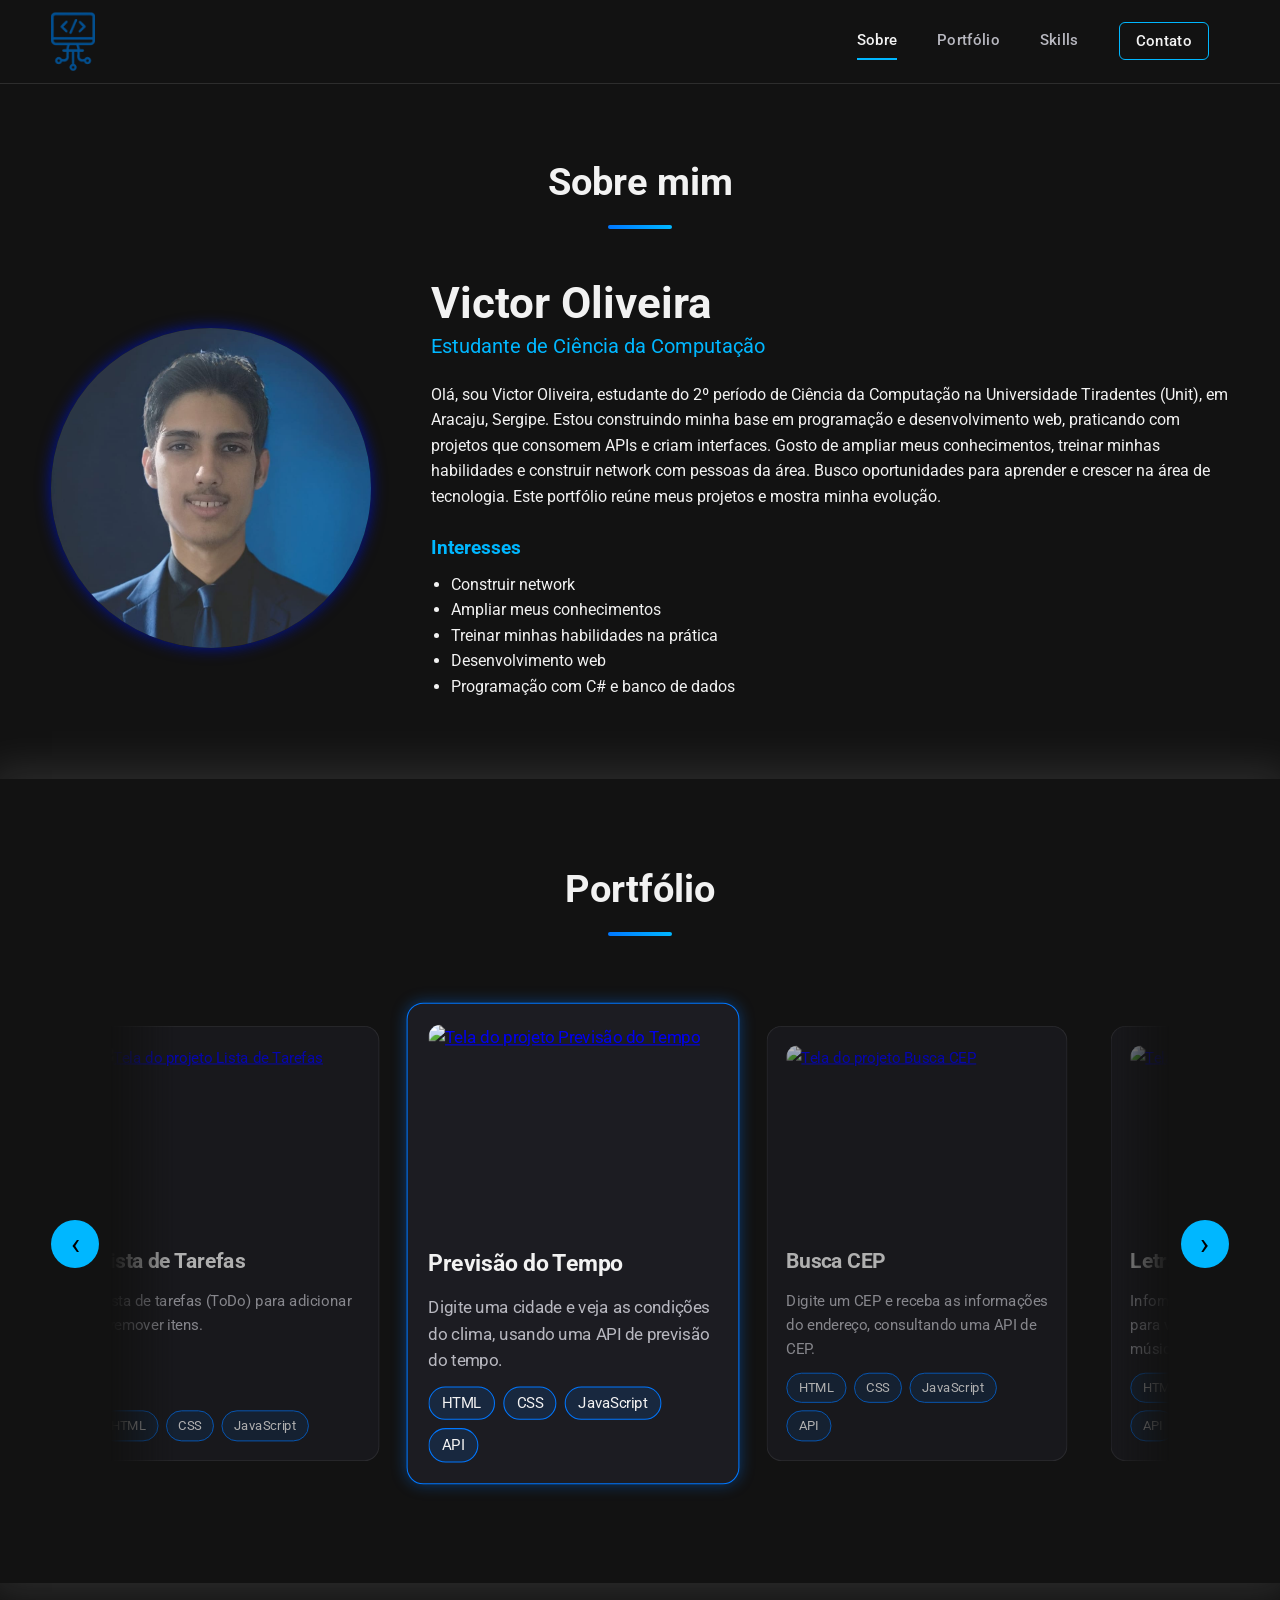
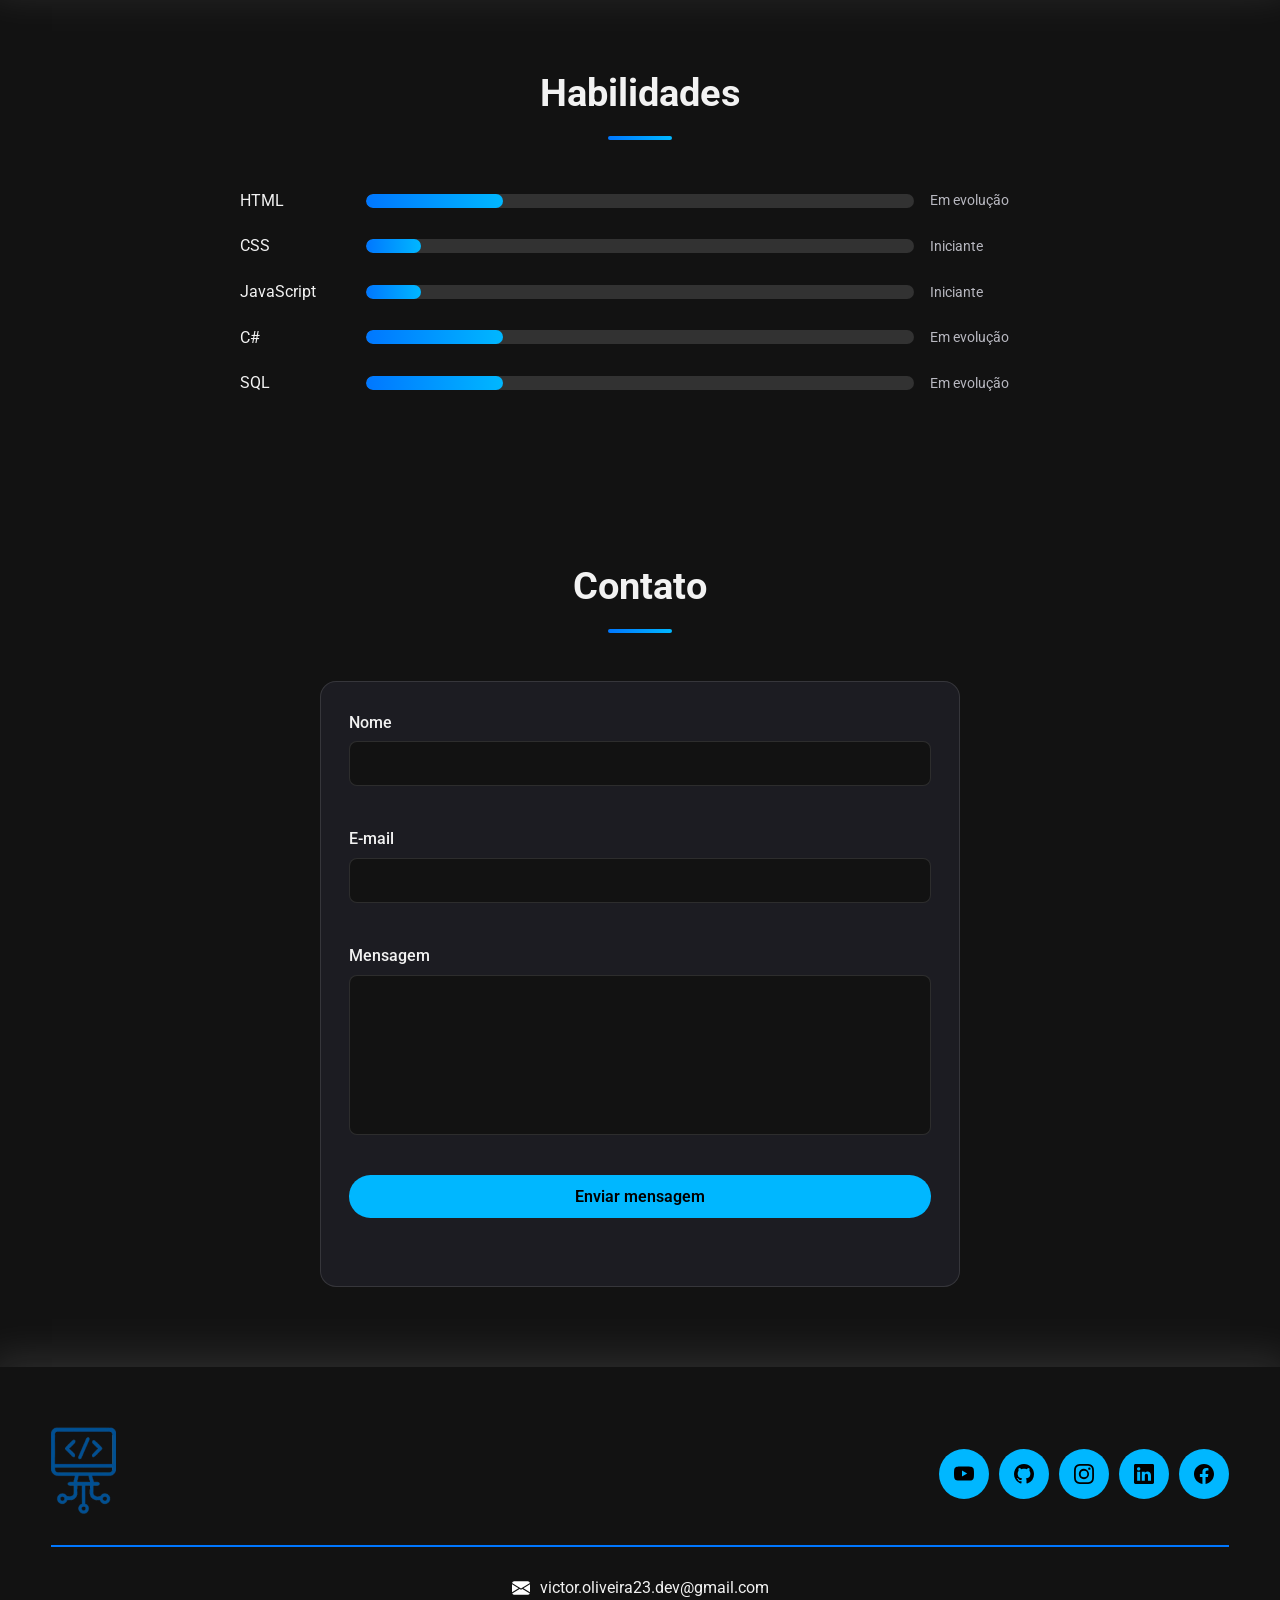
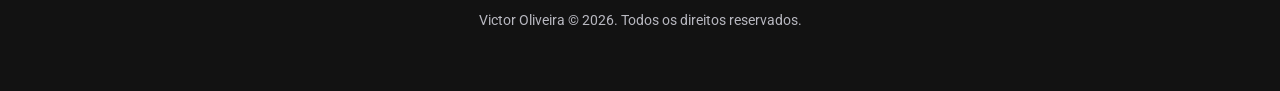
==== index.html @ a2e6d567 "Reorganiza caminhos das imagens e prepara cards para integração com GitHub" ====
<!DOCTYPE html>
<html lang="pt-br">
<head>
    <meta charset="UTF-8">
    <meta name="viewport" content="width=device-width, initial-scale=1.0">
    <link href="https://fonts.googleapis.com/css2?family=Roboto:wght@300;400;500;700&display=swap" rel="stylesheet">
    <link rel="stylesheet" href="style.css">
    <link rel="shortcut icon" href="assets/img/Perfil/Icon.jpg" type="image/x-icon">
    <script src="https://cdn.jsdelivr.net/npm/@emailjs/browser@4/dist/email.min.js" defer></script>
    <script src="main.js" defer></script>
    <title>Portfólio</title>
</head>
<body>
    <header>
        <div class="interface">
            <div class="logo">
                <a href="#sobre">
                    <img src="assets/img/Logos/logoSemFundo.png" alt="Logo de Victor Oliveira">
                </a>
            </div>
            <nav class="menu-desktop">
                <ul>
                    <li><a href="#sobre">Sobre</a></li>
                    <li><a href="#projetos">Portfólio</a></li>
                    <li><a href="#skills">Skills</a></li>
                    <li><a href="#contato">Contato</a></li>
                </ul>
            </nav>
            <button class="btn-abrir-menu" id="btn-menu" aria-label="Abrir menu" aria-expanded="false" aria-controls="menu-mobile">
                <img src="assets/img/Logos/list.svg" alt="">
            </button>
            <div class="menu-mobile" id="menu-mobile" aria-label="Menu principal">
                <div class="menu-mobile-topo">
                    <span class="menu-mobile-titulo">Victor Oliveira</span>
                    <button class="btn-fechar" id="close" aria-label="Fechar menu">
                        <img src="assets/img/Logos/x-lg.svg" alt="">
                    </button>
                </div>
                <nav>
                    <ul id="list">
                        <li><a href="#sobre">Sobre</a></li>
                        <li><a href="#projetos">Portfólio</a></li>
                        <li><a href="#skills">Skills</a></li>
                        <li><a href="#contato">Contato</a></li>
                    </ul>
                </nav>
            </div><!--menu-mobile-->
            <div class="overlay-menu" id="overlay-menu"></div>
        </div>
    </header>
    <main>
        <section id="sobre">
        <h2>Sobre mim</h2>
        <div class="sobre-conteudo">
            <img src="assets/img/Perfil/perfilFormal.jpg" alt="Foto de Victor Oliveira" />
            <div class="sobre-texto">
            <h1>Victor Oliveira</h1>
            <p class="subtitulo">Estudante de Ciência da Computação</p>
            <p>
                Olá, sou Victor Oliveira, estudante do 2º período de Ciência da
                Computação na Universidade Tiradentes (Unit), em Aracaju, Sergipe.
                Estou construindo minha base em programação e desenvolvimento web,
                praticando com projetos que consomem APIs e criam interfaces. Gosto de
                ampliar meus conhecimentos, treinar minhas habilidades e construir
                network com pessoas da área. Busco oportunidades para aprender e
                crescer na área de tecnologia. Este portfólio reúne meus projetos e
                mostra minha evolução.
            </p>
            <h3>Interesses</h3>
            <ul>
                <li>Construir network</li>
                <li>Ampliar meus conhecimentos</li>
                <li>Treinar minhas habilidades na prática</li>
                <li>Desenvolvimento web</li>
                <li>Programação com C# e banco de dados</li>
            </ul>
            </div>
        </div>
        </section>
        <section id="projetos">
            <h2>Portfólio</h2>
            <div class="carrossel">
                <button class="carrossel-btn" id="proj-anterior" aria-label="Projeto anterior">&#8249;</button>
                    <div class="projetos-lista" id="projetos-lista" role="region" aria-label="Lista de projetos" tabindex="0">
                        <article class="card-projeto">
                            <a href="https://victoroliveira2303.github.io/appPrevisao/" target="_blank" rel="noopener noreferrer">
                                <img src="" alt="Tela do projeto Previsão do Tempo" />
                            </a>
                            <h3>Previsão do Tempo</h3>
                            <p>Digite uma cidade e veja as condições do clima, usando uma API de previsão do tempo.</p>
                            <ul class="tecnologias">
                                <li>HTML</li>
                                <li>CSS</li>
                                <li>JavaScript</li>
                                <li>API</li>
                            </ul>
                        </article>
                        <article class="card-projeto">
                            <a href="https://victoroliveira2303.github.io/buscaCep/" target="_blank" rel="noopener noreferrer">
                                <img src="" alt="Tela do projeto Busca CEP" />
                            </a>
                            <h3>Busca CEP</h3>
                            <p>Digite um CEP e receba as informações do endereço, consultando uma API de CEP.</p>
                            <ul class="tecnologias">
                                <li>HTML</li>
                                <li>CSS</li>
                                <li>JavaScript</li>
                                <li>API</li>
                            </ul>
                        </article>
                        <article class="card-projeto">
                            <a href="https://victoroliveira2303.github.io/musica/" target="_blank" rel="noopener noreferrer">
                                <img src="" alt="Tela do projeto Letra de Música" />
                            </a>
                            <h3>Letra de Música</h3>
                            <p>Informe o cantor e o nome da música para ver a letra, usando uma API de músicas.</p>
                            <ul class="tecnologias">
                                <li>HTML</li>
                                <li>CSS</li>
                                <li>JavaScript</li>
                                <li>API</li>
                            </ul>
                        </article>
                        <article class="card-projeto">
                            <a href="https://victoroliveira2303.github.io/Forms/" target="_blank" rel="noopener noreferrer">
                                <img src="" alt="Tela do projeto Formulário de Inscrição" />
                            </a>
                            <h3>Formulário de Inscrição</h3>
                            <p>Simulador de formulário de inscrição com campos de cadastro.</p>
                            <ul class="tecnologias">
                                <li>HTML</li>
                                <li>CSS</li>
                                <li>JavaScript</li>
                            </ul>
                        </article>
                        <article class="card-projeto">
                            <a href="https://victoroliveira2303.github.io/toDo/" target="_blank" rel="noopener noreferrer">
                                <img src="" alt="Tela do projeto Lista de Tarefas" />
                            </a>
                            <h3>Lista de Tarefas</h3>
                            <p>Lista de tarefas (ToDo) para adicionar e remover itens.</p>
                            <ul class="tecnologias">
                                <li>HTML</li>
                                <li>CSS</li>
                                <li>JavaScript</li>
                            </ul>
                        </article>
                    </div>
                <button class="carrossel-btn" id="proj-proximo" aria-label="Próximo projeto">&#8250;</button>
            </div>
        </section>
        <section id="skills">
            <h2>Habilidades</h2>
            <ul class="skills-lista">

                <li class="skill">
                <span class="skill-nome">HTML</span>
                <div class="skill-barra" role="progressbar"
                    aria-valuenow="25" aria-valuemin="0" aria-valuemax="100"
                    aria-label="HTML: 25%">
                    <div class="skill-nivel" style="width: 25%"></div>
                </div>
                <span class="skill-rotulo">Em evolução</span>
                </li>
                <li class="skill">
                <span class="skill-nome">CSS</span>
                <div class="skill-barra" role="progressbar"
                    aria-valuenow="10" aria-valuemin="0" aria-valuemax="100"
                    aria-label="CSS: 10%">
                    <div class="skill-nivel" style="width: 10%"></div>
                </div>
                <span class="skill-rotulo">Iniciante</span>
                </li>
                <li class="skill">
                <span class="skill-nome">JavaScript</span>
                <div class="skill-barra" role="progressbar"
                    aria-valuenow="10" aria-valuemin="0" aria-valuemax="100"
                    aria-label="JavaScript: 10%">
                    <div class="skill-nivel" style="width: 10%"></div>
                </div>
                <span class="skill-rotulo">Iniciante</span>
                </li>
                <li class="skill">
                <span class="skill-nome">C#</span>
                <div class="skill-barra" role="progressbar"
                    aria-valuenow="25" aria-valuemin="0" aria-valuemax="100"
                    aria-label="C#: 25%">
                    <div class="skill-nivel" style="width: 25%"></div>
                </div>
                <span class="skill-rotulo">Em evolução</span>
                </li>
                <li class="skill">
                <span class="skill-nome">SQL</span>
                <div class="skill-barra" role="progressbar"
                    aria-valuenow="25" aria-valuemin="0" aria-valuemax="100"
                    aria-label="SQL: 25%">
                    <div class="skill-nivel" style="width: 25%"></div>
                </div>
                <span class="skill-rotulo">Em evolução</span>
                </li>

            </ul>
        </section>
        <section id="contato">
            <h2>Contato</h2>
            <div class="contato-conteudo">
                <form class="contato-form" id="form-contato" novalidate>
                    <div class="campo">
                        <label for="nome">Nome</label>
                        <input type="text" id="nome" name="nome" autocomplete="name" required aria-describedby="erro-nome">
                        <span class="erro" id="erro-nome" role="alert"></span>
                    </div>
                    <div class="campo">
                        <label for="email">E-mail</label>
                        <input type="email" id="email" name="email" autocomplete="email" required aria-describedby="erro-email">
                        <span class="erro" id="erro-email" role="alert"></span>
                    </div>
                    <div class="campo">
                        <label for="mensagem">Mensagem</label>
                        <textarea id="mensagem" name="mensagem" required aria-describedby="erro-mensagem"></textarea>
                        <span class="erro" id="erro-mensagem" role="alert"></span>
                    </div>

                    <!-- Armadilha para robôs: pessoas não veem nem preenchem este campo -->
                    <input type="text" name="site" class="campo-oculto" tabindex="-1" autocomplete="off" aria-hidden="true">

                    <button type="submit" class="btn-enviar">Enviar mensagem</button>
                    <p class="status-form" id="status-form" role="status"></p>
                </form>
            </div>
        </section>
    </main>
    <footer>
        <div class="interface">
            <div class="line-footer">
                <div class="flex">
                    <div class="logo-footer">
                        <img src="assets/img/Logos/logoSemFundo.png" alt="Logo de Victor Oliveira">
                    </div>
                    <div class="btn-social">
                        <a href="https://www.youtube.com/@donosdosistema" target="_blank" rel="noopener noreferrer" aria-label="YouTube">
                            <img src="assets/img/Logos/youtube.svg" alt="">
                        </a>
                        <a href="https://github.com/VictorOliveira2303" target="_blank" rel="noopener noreferrer" aria-label="GitHub">
                            <img src="assets/img/Logos/github.svg" alt="">
                        </a>
                        <a href="https://www.instagram.com/victor_oliveiraaraujo/" target="_blank" rel="noopener noreferrer" aria-label="Instagram">
                            <img src="assets/img/Logos/instagram.svg" alt="">
                        </a>
                        <a href="https://www.linkedin.com/in/victor-oliveira-araujo-396374322/" target="_blank" rel="noopener noreferrer" aria-label="LinkedIn">
                            <img src="assets/img/Logos/linkedin.svg" alt="">
                        </a>
                        <a href="https://www.facebook.com/profile.php?id=100052515433248&mibextid=ZbWKwL" target="_blank" rel="noopener noreferrer" aria-label="Facebook">
                            <img src="assets/img/Logos/facebook.svg" alt="">
                        </a>
                    </div>
                </div>
            </div>
            <div class="line-footer2">
                <p><img src="assets/img/Logos/envelope-fill.svg" alt=""><a href="mailto:victor.oliveira23.dev@gmail.com">victor.oliveira23.dev@gmail.com</a></p>
                <p class="copyright">Victor Oliveira © 2026. Todos os direitos reservados.</p>
            </div>
        </div>
    </footer>
</body>
</html>
---- style.css ----
/* ===== Variáveis ===== */
:root{
    --fundo: #121212;
    --superficie: #1c1c22;
    --texto: #f2f2f2;
    --texto-suave: #b8b8c0;
    --azul: #0077ff;
    --azul-claro: #00b7ff;
    --borda: #ffffff1d;
    --largura-maxima: 1280px;
    --altura-cabecalho: 72px;
    --raio-card: 16px;
}

/* ===== Base ===== */
*{
    margin: 0;
    padding: 0;
    box-sizing: border-box;
    font-family: "Roboto", sans-serif;
}
html{
    scroll-behavior: smooth;
    scroll-padding-top: var(--altura-cabecalho);
}
body{
    padding-top: var(--altura-cabecalho);
    background-color: var(--fundo);
    color: var(--texto);
    line-height: 1.6;
}
img{
    max-width: 100%;
}
section{
    padding: 80px 4%;
}
section h2{
    margin-bottom: 48px;
    text-align: center;
    font-size: 38px;
}
section h2::after{
    content: "";
    display: block;
    width: 64px;
    height: 4px;
    margin: 12px auto 0;
    border-radius: 2px;
    background: linear-gradient(90deg, var(--azul), var(--azul-claro));
}
.interface{
    max-width: var(--largura-maxima);
    margin: 0 auto;
}

/* Botões redondos azuis: um único estilo para todos */
.btn-abrir-menu,
.btn-fechar,
.carrossel-btn,
.btn-social a{
    display: flex;
    align-items: center;
    justify-content: center;
    border: none;
    border-radius: 50%;
    background: var(--azul-claro);
    cursor: pointer;
    transition: 0.2s;
}
.btn-abrir-menu:hover,
.btn-fechar:hover,
.carrossel-btn:hover,
.btn-social a:hover{
    box-shadow: 0 0 8px var(--azul-claro);
    transform: scale(1.05);
}

/* ===== Cabeçalho ===== */
header{
    position: fixed;
    top: 0;
    z-index: 10;
    width: 100%;
    padding: 12px 4%;
    background-color: var(--fundo);
    border-bottom: 1px solid var(--borda);
}
header .interface{
    display: flex;
    align-items: center;
    justify-content: space-between;
}
header a{
    color: var(--texto-suave);
    text-decoration: none;
    transition: 0.2s;
}
.logo img{
    display: block;
    width: 44px;
}
.menu-desktop ul{
    display: flex;
    list-style: none;
}
.menu-desktop li{
    padding: 0 20px;
}
.menu-desktop a{
    padding: 6px 0;
    border-bottom: 2px solid transparent;
    font-size: 15px;
    font-weight: 500;
    letter-spacing: 0.3px;
}
.menu-desktop a:hover{
    color: var(--texto);
    border-bottom-color: var(--azul-claro);
}
.menu-desktop a{
    display: inline-block;
}
.menu-desktop a[aria-current="true"]{
    color: var(--texto);
    border-bottom-color: var(--azul-claro);
}
.menu-desktop li:last-child a{
    padding: 6px 16px;
    border: 1px solid var(--azul-claro);
    border-radius: 6px;
    color: var(--texto);
}
.menu-desktop li:last-child a:hover,
.menu-desktop li:last-child a[aria-current="true"]{
    background: var(--azul-claro);
    color: #000;
}

/* ===== Menu mobile ===== */
.btn-abrir-menu{
    display: none;
    position: fixed;
    top: calc((var(--altura-cabecalho) - 44px) / 2);
    right: 4%;
    z-index: 20;
    width: 44px;
    height: 44px;
}
.btn-abrir-menu img{
    width: 22px;
}
.menu-mobile{
    position: fixed;
    top: 0;
    right: 0;
    z-index: 99999;
    display: flex;
    flex-direction: column;
    width: min(320px, 85%);
    height: 100vh;
    visibility: hidden; /* impede o foco por teclado enquanto fechado */
    transform: translateX(100%);
    background: var(--superficie);
    border-left: 1px solid var(--borda);
    transition: transform 0.4s ease, visibility 0.4s;
}
.menu-mobile.abrir-menu{
    visibility: visible;
    transform: translateX(0);
}
.menu-mobile-topo{
    display: flex;
    align-items: center;
    justify-content: space-between;
    padding: 18px 24px;
    border-bottom: 1px solid var(--borda);
}
.menu-mobile-titulo{
    font-size: 18px;
    font-weight: 500;
}
.btn-fechar{
    width: 36px;
    height: 36px;
}
.btn-fechar img{
    width: 18px;
}
.menu-mobile ul{
    padding: 12px 0;
    list-style: none;
}
.menu-mobile a{
    display: block;
    padding: 16px 24px;
    border-left: 4px solid transparent;
    color: var(--texto-suave);
    font-size: 18px;
    font-weight: 500;
    text-decoration: none;
    transition: 0.2s;
}
.menu-mobile a:hover{
    background: #ffffff0d;
    color: var(--texto);
}
.menu-mobile a[aria-current="true"]{
    border-left-color: var(--azul-claro);
    background: #00b7ff14;
    color: var(--texto);
}
.overlay-menu{
    position: fixed;
    inset: 0;
    z-index: 88888;
    visibility: hidden;
    opacity: 0;
    background: #000000b3;
    backdrop-filter: blur(2px);
    cursor: pointer;
    transition: opacity 0.4s, visibility 0.4s;
}
.menu-mobile.abrir-menu ~ .overlay-menu{
    visibility: visible;
    opacity: 1;
}
body.menu-aberto{
    overflow: hidden;
}

/* ===== Sobre ===== */
.sobre-conteudo{
    display: flex;
    align-items: center;
    gap: 60px;
    max-width: var(--largura-maxima);
    margin: 0 auto;
}
.sobre-conteudo img{
    width: 320px;
    aspect-ratio: 1;
    object-fit: cover;
    border-radius: 50%;
    box-shadow: 0 0 15px #0013a3;
}
.sobre-texto h1{
    font-size: 44px;
    line-height: 1.2;
}
.subtitulo{
    margin-bottom: 20px;
    color: var(--azul-claro);
    font-size: 20px;
}
.sobre-texto h3{
    margin: 24px 0 8px;
    color: var(--azul-claro);
}
.sobre-texto ul{
    padding-left: 20px;
}

/* ===== Projetos (carrossel) ===== */
#projetos{
    box-shadow: 0 0 40px 10px var(--borda);
}
.carrossel{
    --largura-card: min(320px, 78vw);
    --espaco-cards: 24px;
    display: flex;
    align-items: center;
    gap: 12px;
    max-width: var(--largura-maxima);
    margin: 0 auto;
}
.projetos-lista{
    position: relative; /* referência para offsetLeft dos cards */
    flex: 1;
    min-width: 0;
    display: flex;
    gap: var(--espaco-cards);
    padding: 28px 10px;
    overflow-x: auto;
    scrollbar-width: none;
    mask-image: linear-gradient(to right, transparent, #000 6%, #000 94%, transparent);
}
.projetos-lista::-webkit-scrollbar{
    display: none;
}
.carrossel-btn{
    flex: 0 0 auto;
    width: 48px;
    height: 48px;
    color: #000;
    font-size: 30px;
    line-height: 1;
}
.card-projeto{
    flex: 0 0 var(--largura-card);
    display: flex;
    flex-direction: column;
    gap: 12px;
    padding: 20px;
    border: 1px solid var(--borda);
    border-radius: var(--raio-card);
    background: var(--superficie);
    opacity: 0.7;
    transform: scale(0.94);
    transition: transform 0.3s, opacity 0.3s, box-shadow 0.3s;
}
.card-projeto:hover{
    opacity: 1;
}
.card-projeto.ativo{
    opacity: 1;
    transform: scale(1.04);
    border-color: var(--azul);
    box-shadow: 0 0 14px #0077ff66;
}
.card-projeto img{
    display: block;
    width: 100%;
    height: 200px;
    object-fit: cover;
    border-radius: 12px;
}
.card-projeto h3{
    font-size: 22px;
}
.card-projeto p{
    color: var(--texto-suave);
}
.card-projeto .aviso{
    font-size: 13px;
}
.card-projeto a[download]{
    padding: 10px 20px;
    border-radius: 30px;
    background: var(--azul-claro);
    color: #000;
    font-weight: 600;
    text-align: center;
    text-decoration: none;
}
.tecnologias{
    display: flex;
    flex-wrap: wrap;
    gap: 8px;
    margin-top: auto;
    list-style: none;
}
.tecnologias li{
    padding: 4px 12px;
    border: 1px solid var(--azul);
    border-radius: 20px;
    background: #0077ff22;
    font-size: 14px;
}

/* ===== Habilidades ===== */
.skills-lista{
    display: grid;
    gap: 20px;
    max-width: 800px;
    margin: 0 auto;
    list-style: none;
}
.skill{
    display: grid;
    grid-template-columns: 110px 1fr 110px;
    align-items: center;
    gap: 16px;
}
.skill-barra{
    height: 14px;
    overflow: hidden;
    border-radius: 10px;
    background: #ffffff22;
}
.skill-nivel{
    height: 100%;
    border-radius: 10px;
    background: linear-gradient(90deg, var(--azul), var(--azul-claro));
}
.skill-rotulo{
    color: var(--texto-suave);
    font-size: 14px;
}

/* ===== Contato ===== */
.contato-conteudo{
    display: flex;
    flex-direction: column;
    gap: 16px;
    max-width: 640px;
    margin: 0 auto;
}
.contato-local{
    color: var(--texto-suave);
    text-align: center;
}
.contato-form{
    display: flex;
    flex-direction: column;
    gap: 16px;
    padding: 28px;
    border: 1px solid var(--borda);
    border-radius: var(--raio-card);
    background: var(--superficie);
}
.campo{
    display: flex;
    flex-direction: column;
    gap: 6px;
}
.campo label{
    font-weight: 500;
}
.campo input,
.campo textarea{
    padding: 12px 14px;
    border: 1px solid var(--borda);
    border-radius: 8px;
    background: var(--fundo);
    color: var(--texto);
    font-size: 16px;
}
.campo textarea{
    resize: none;
    overflow: hidden;
    box-sizing: border-box;
    min-height: 160px;
}
.campo input:focus-visible,
.campo textarea:focus-visible{
    outline: 2px solid var(--azul-claro);
}
.campo [aria-invalid="true"]{
    border-color: #ff8a80;
}
.erro{
    min-height: 1.3em; /* reserva o espaço para a tela não "pular" */
    color: #ff8a80;
    font-size: 14px;
}
.btn-enviar{
    padding: 12px 24px;
    border: none;
    border-radius: 30px;
    background: var(--azul-claro);
    color: #000;
    font-size: 16px;
    font-weight: 600;
    cursor: pointer;
    transition: 0.2s;
}
.btn-enviar:hover:not(:disabled){
    box-shadow: 0 0 8px var(--azul-claro);
}
.btn-enviar:disabled{
    opacity: 0.6;
    cursor: wait;
}
.status-form{
    min-height: 1.5em;
}
.status-form[data-tipo="sucesso"]{
    color: #7ee787;
}
.status-form[data-tipo="erro"]{
    color: #ff8a80;
}
.campo-oculto{
    position: absolute;
    left: -9999px;
}

/* ===== Rodapé ===== */
footer{
    padding: 60px 4%;
    box-shadow: 0 0 40px 10px var(--borda);
}
footer .flex{
    display: flex;
    align-items: center;
    justify-content: space-between;
}
.logo-footer img{
    width: 65px;
}
.btn-social{
    display: flex;
    gap: 10px;
}
.btn-social a{
    width: 50px;
    height: 50px;
}
.btn-social img{
    width: 20px;
}
.line-footer2{
    margin-top: 24px;
    padding-top: 20px;
    border-top: 2px solid var(--azul);
}
.line-footer2 p{
    display: flex;
    align-items: center;
    justify-content: center;
    gap: 10px;
    margin-top: 8px;
}
.line-footer2 a{
    color: var(--texto);
    text-decoration: none;
}
.line-footer2 img{
    width: 18px;
    filter: invert(1);
}
.copyright{
    color: var(--texto-suave);
    font-size: 14px;
}

/* ===== Acessibilidade ===== */
a:focus-visible,
button:focus-visible{
    outline: 3px solid var(--azul-claro);
    outline-offset: 3px;
}
.projetos-lista:focus-visible{
    outline-offset: -3px;
}
@media (prefers-reduced-motion: reduce){
    *{
        animation: none !important;
        transition: none !important;
        scroll-behavior: auto !important;
    }
}

/* ===== Responsivo ===== */
@media (max-width: 1020px){
    .menu-desktop{
        display: none;
    }
    .btn-abrir-menu{
        display: flex;
    }
    .sobre-conteudo{
        flex-direction: column;
        text-align: center;
    }
    .sobre-texto ul{
        display: inline-block;
        text-align: left;
    }
    footer .flex{
        flex-direction: column;
        gap: 30px;
    }
}
@media (max-width: 600px){
    section h2{
        font-size: 30px;
    }
    .carrossel-btn{
        display: none;
    }
    .skill{
        grid-template-columns: 1fr;
        gap: 6px;
    }
}
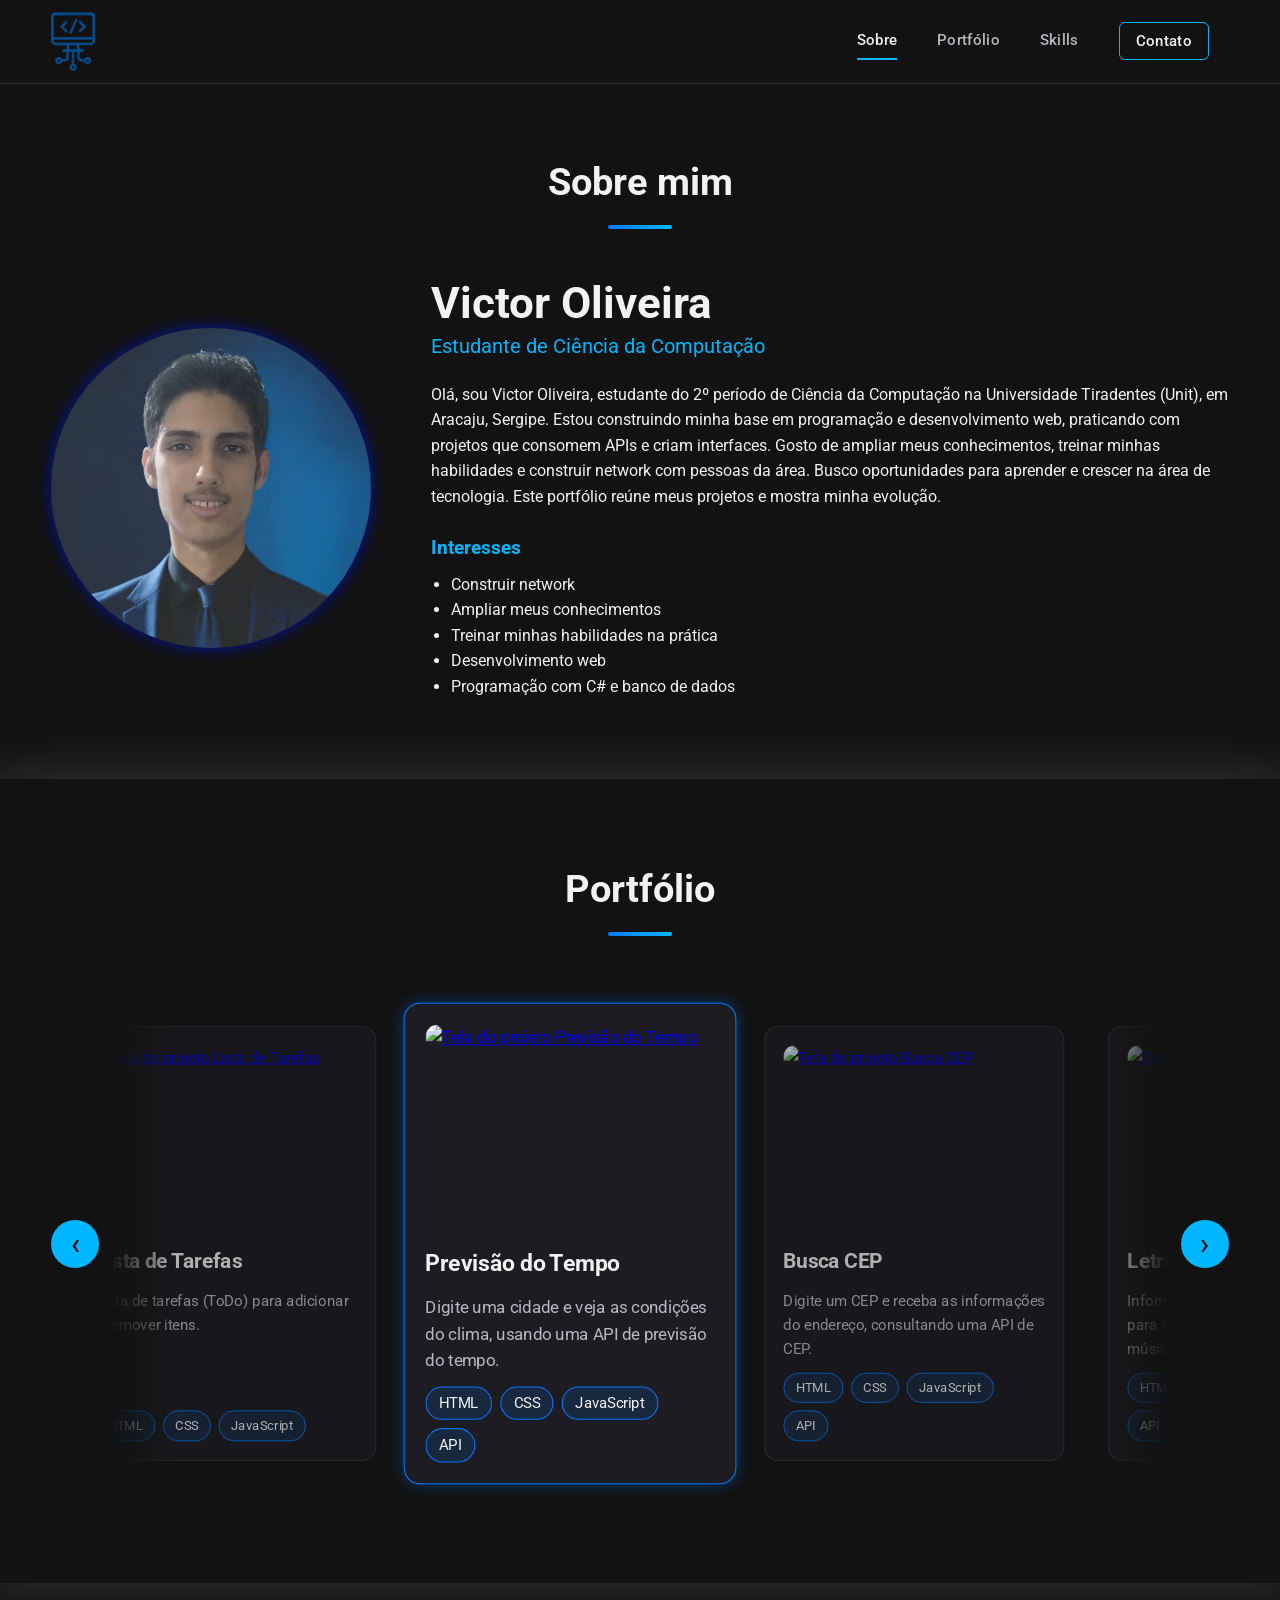
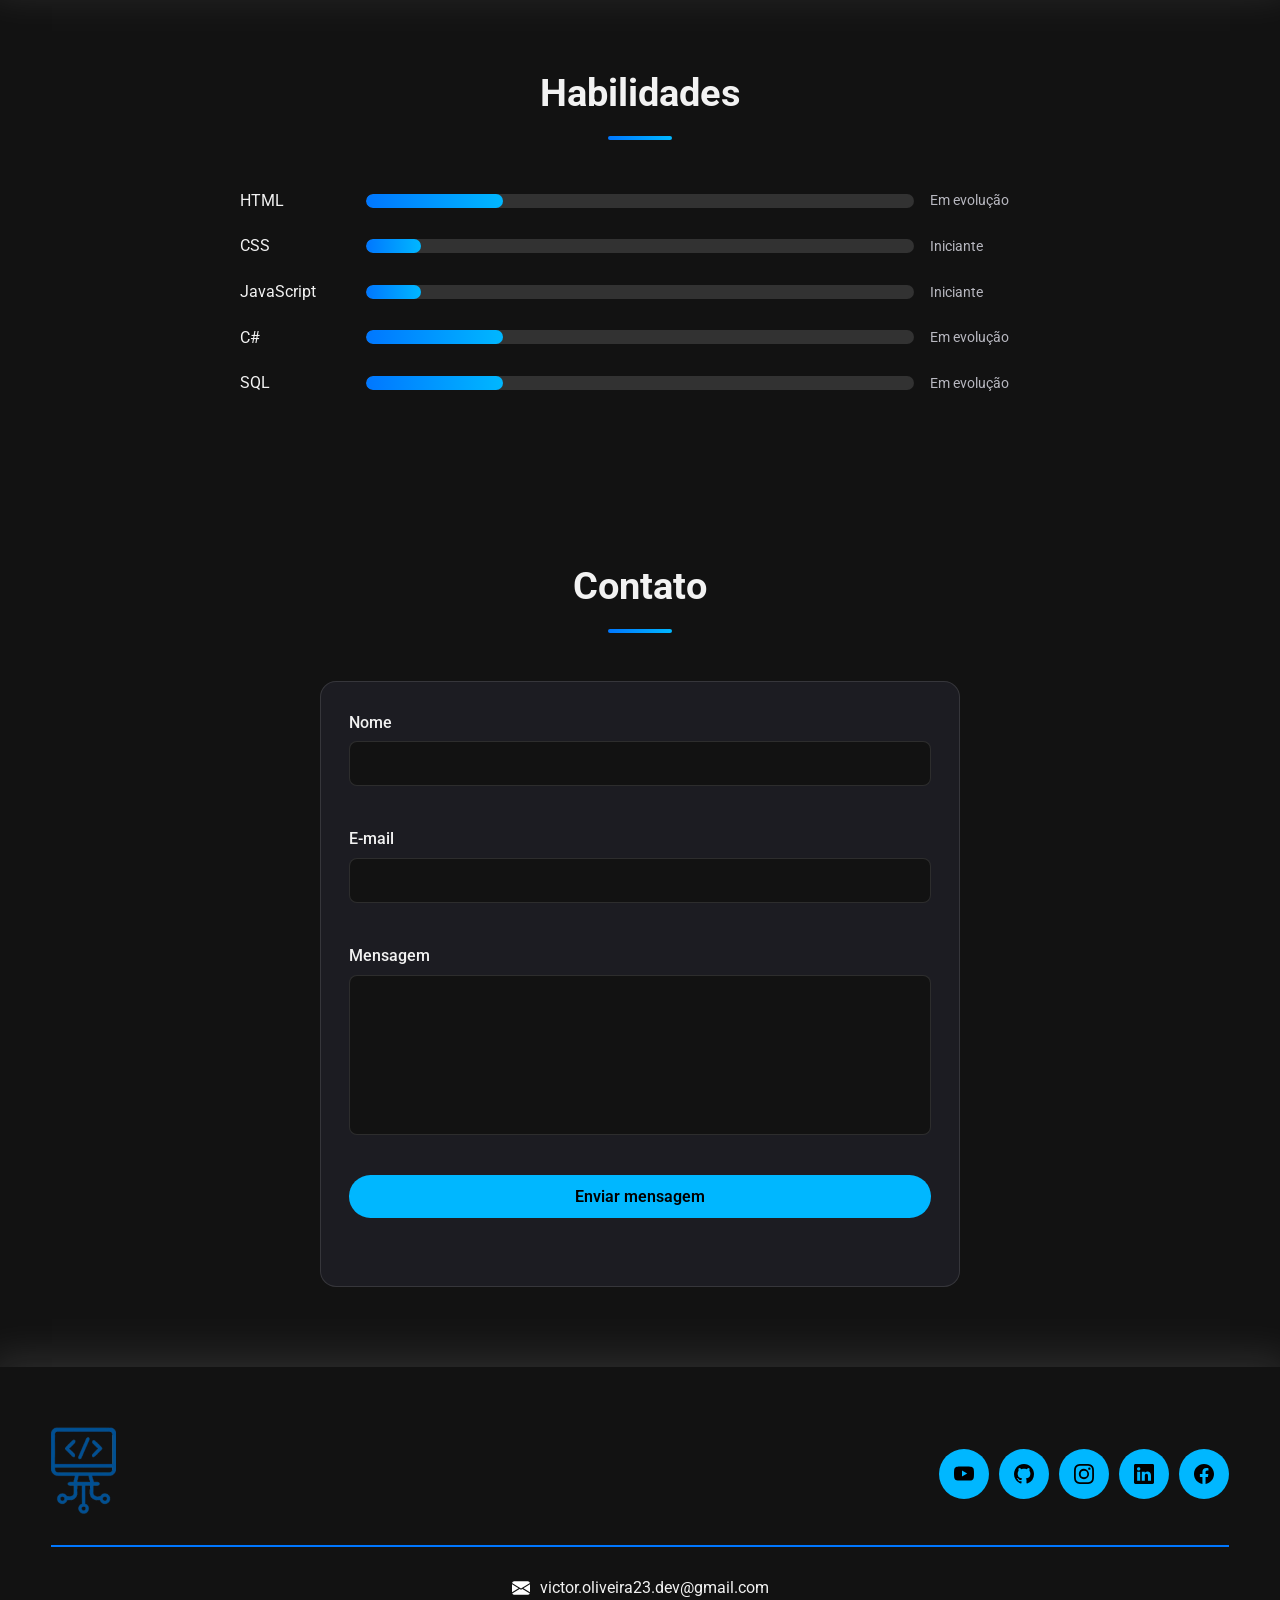
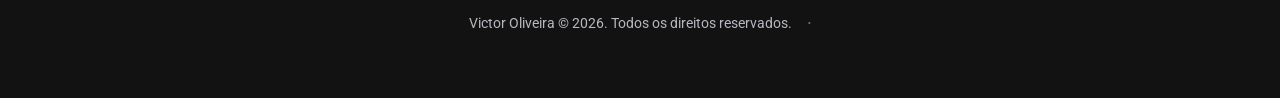
==== commit 2763716a: "adiciona painel administrativo com autenticação GitHub" ====
--- a/index.html
+++ b/index.html
@@ -258,7 +258,13 @@
             </div>
             <div class="line-footer2">
                 <p><img src="assets/img/Logos/envelope-fill.svg" alt=""><a href="mailto:victor.oliveira23.dev@gmail.com">victor.oliveira23.dev@gmail.com</a></p>
-                <p class="copyright">Victor Oliveira © 2026. Todos os direitos reservados.</p>
+                <p class="copyright">
+                    Victor Oliveira © 2026. Todos os direitos reservados.
+                    <a href="admin/index.html"
+                    class="acesso-admin"
+                    aria-label="Área administrativa"
+                    title="Área administrativa">·</a>
+                </p>
             </div>
         </div>
     </footer>
--- a/style.css
+++ b/style.css
@@ -574,4 +574,19 @@
         grid-template-columns: 1fr;
         gap: 6px;
     }
+}
+/* Acesso discreto à área administrativa */
+.acesso-admin {
+    display: inline-block;
+    margin-left: 5px;
+    color: #777;
+    font-size: 18px;
+    text-decoration: none;
+    opacity: .45;
+    transition: opacity .2s, color .2s;
+}
+
+.acesso-admin:hover {
+    color: var(--azul-claro);
+    opacity: 1;
 }
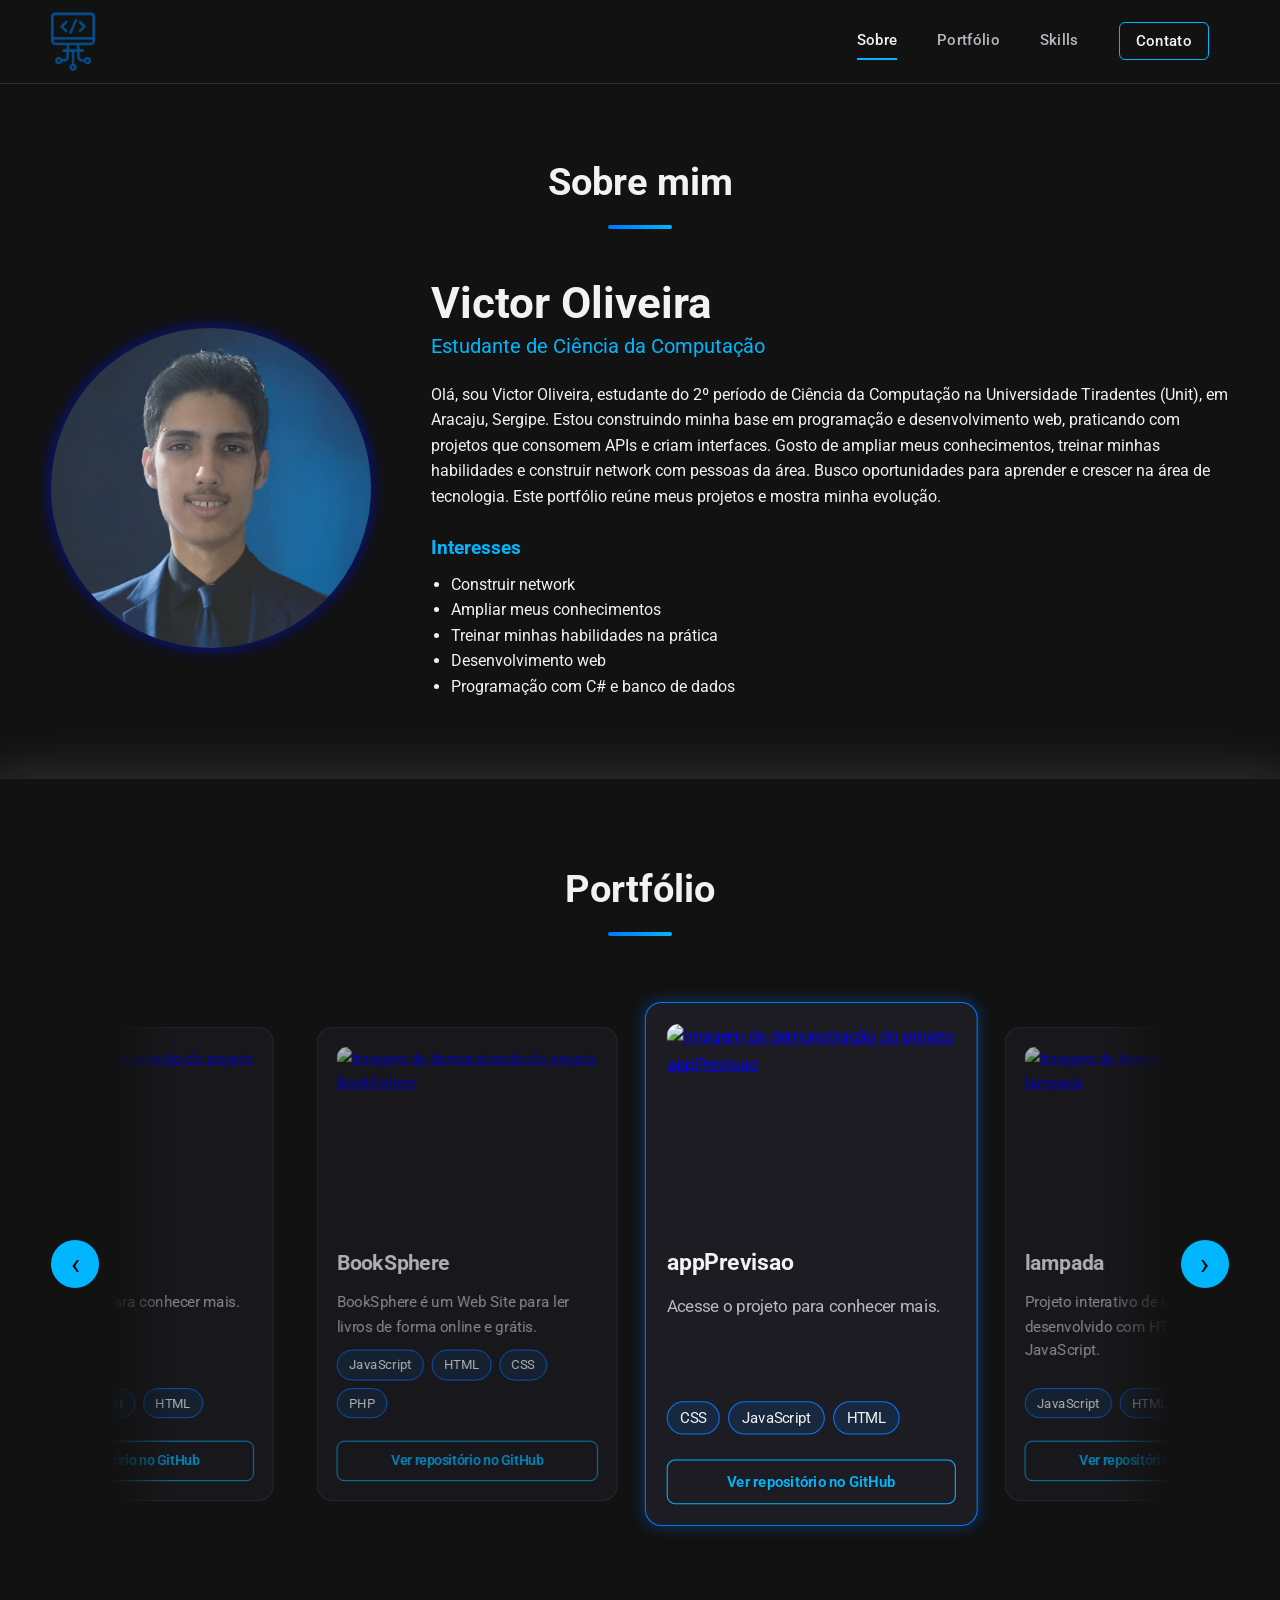
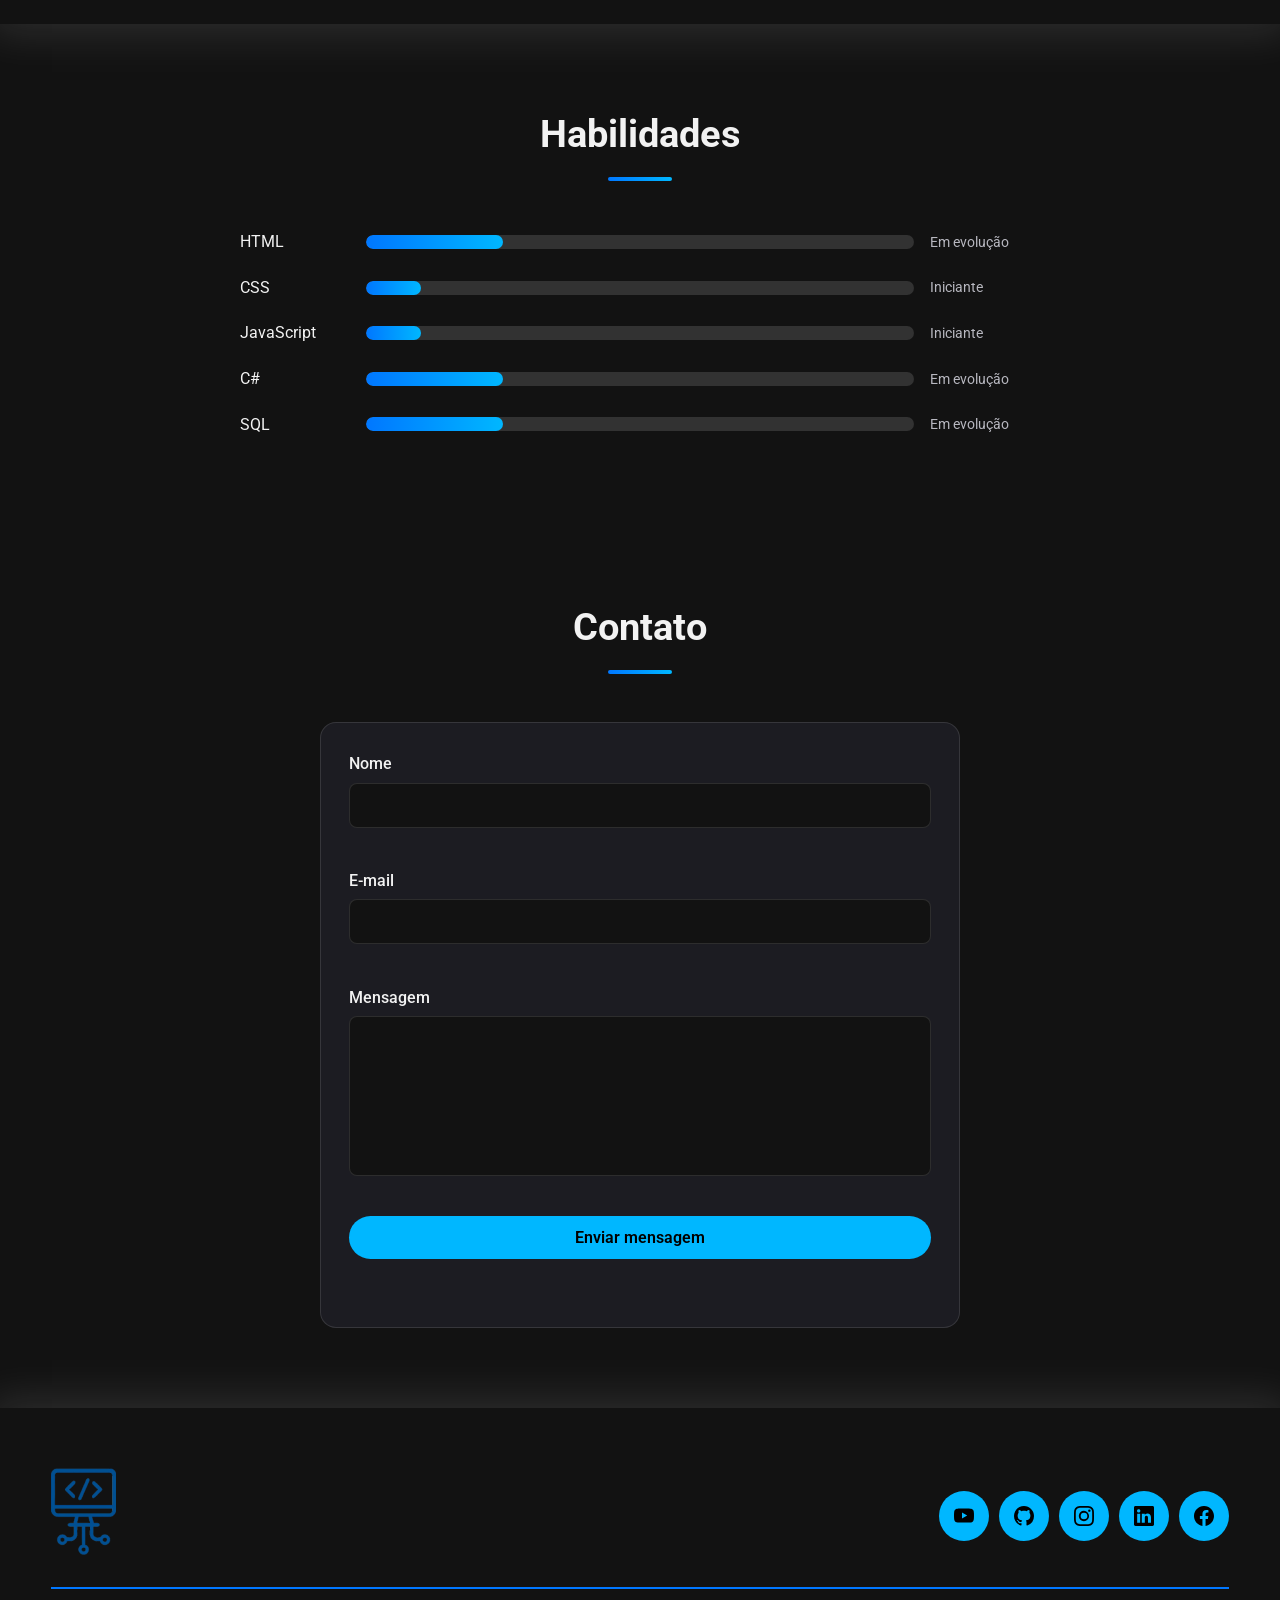
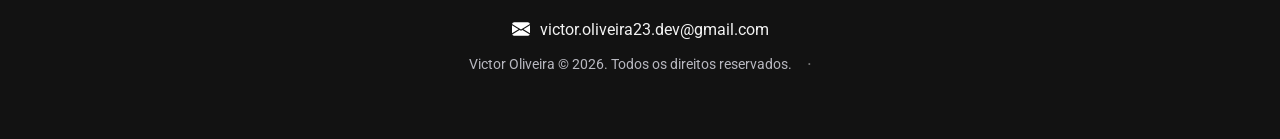
==== commit 443314ca: "Implementa carrossel dinâmico de projetos com carregamento a partir de arquivo JSON e ajustes de est" ====
--- a/index.html
+++ b/index.html
@@ -81,70 +81,14 @@
             <h2>Portfólio</h2>
             <div class="carrossel">
                 <button class="carrossel-btn" id="proj-anterior" aria-label="Projeto anterior">&#8249;</button>
-                    <div class="projetos-lista" id="projetos-lista" role="region" aria-label="Lista de projetos" tabindex="0">
-                        <article class="card-projeto">
-                            <a href="https://victoroliveira2303.github.io/appPrevisao/" target="_blank" rel="noopener noreferrer">
-                                <img src="" alt="Tela do projeto Previsão do Tempo" />
-                            </a>
-                            <h3>Previsão do Tempo</h3>
-                            <p>Digite uma cidade e veja as condições do clima, usando uma API de previsão do tempo.</p>
-                            <ul class="tecnologias">
-                                <li>HTML</li>
-                                <li>CSS</li>
-                                <li>JavaScript</li>
-                                <li>API</li>
-                            </ul>
-                        </article>
-                        <article class="card-projeto">
-                            <a href="https://victoroliveira2303.github.io/buscaCep/" target="_blank" rel="noopener noreferrer">
-                                <img src="" alt="Tela do projeto Busca CEP" />
-                            </a>
-                            <h3>Busca CEP</h3>
-                            <p>Digite um CEP e receba as informações do endereço, consultando uma API de CEP.</p>
-                            <ul class="tecnologias">
-                                <li>HTML</li>
-                                <li>CSS</li>
-                                <li>JavaScript</li>
-                                <li>API</li>
-                            </ul>
-                        </article>
-                        <article class="card-projeto">
-                            <a href="https://victoroliveira2303.github.io/musica/" target="_blank" rel="noopener noreferrer">
-                                <img src="" alt="Tela do projeto Letra de Música" />
-                            </a>
-                            <h3>Letra de Música</h3>
-                            <p>Informe o cantor e o nome da música para ver a letra, usando uma API de músicas.</p>
-                            <ul class="tecnologias">
-                                <li>HTML</li>
-                                <li>CSS</li>
-                                <li>JavaScript</li>
-                                <li>API</li>
-                            </ul>
-                        </article>
-                        <article class="card-projeto">
-                            <a href="https://victoroliveira2303.github.io/Forms/" target="_blank" rel="noopener noreferrer">
-                                <img src="" alt="Tela do projeto Formulário de Inscrição" />
-                            </a>
-                            <h3>Formulário de Inscrição</h3>
-                            <p>Simulador de formulário de inscrição com campos de cadastro.</p>
-                            <ul class="tecnologias">
-                                <li>HTML</li>
-                                <li>CSS</li>
-                                <li>JavaScript</li>
-                            </ul>
-                        </article>
-                        <article class="card-projeto">
-                            <a href="https://victoroliveira2303.github.io/toDo/" target="_blank" rel="noopener noreferrer">
-                                <img src="" alt="Tela do projeto Lista de Tarefas" />
-                            </a>
-                            <h3>Lista de Tarefas</h3>
-                            <p>Lista de tarefas (ToDo) para adicionar e remover itens.</p>
-                            <ul class="tecnologias">
-                                <li>HTML</li>
-                                <li>CSS</li>
-                                <li>JavaScript</li>
-                            </ul>
-                        </article>
+                    <div class="projetos-viewport">
+                        <div
+                            class="projetos-lista"
+                            id="projetos-lista"
+                            role="region"
+                            aria-label="Lista de projetos"
+                            tabindex="0"
+                        ></div>
                     </div>
                 <button class="carrossel-btn" id="proj-proximo" aria-label="Próximo projeto">&#8250;</button>
             </div>
@@ -152,7 +96,6 @@
         <section id="skills">
             <h2>Habilidades</h2>
             <ul class="skills-lista">
-
                 <li class="skill">
                 <span class="skill-nome">HTML</span>
                 <div class="skill-barra" role="progressbar"
--- a/style.css
+++ b/style.css
@@ -1,5 +1,6 @@
+
 /* ===== Variáveis ===== */
-:root{
+:root {
     --fundo: #121212;
     --superficie: #1c1c22;
     --texto: #f2f2f2;
@@ -13,34 +14,40 @@
 }
 
 /* ===== Base ===== */
-*{
+* {
     margin: 0;
     padding: 0;
     box-sizing: border-box;
     font-family: "Roboto", sans-serif;
 }
-html{
+
+html {
     scroll-behavior: smooth;
     scroll-padding-top: var(--altura-cabecalho);
 }
-body{
+
+body {
     padding-top: var(--altura-cabecalho);
     background-color: var(--fundo);
     color: var(--texto);
     line-height: 1.6;
 }
-img{
+
+img {
     max-width: 100%;
 }
-section{
+
+section {
     padding: 80px 4%;
 }
-section h2{
+
+section h2 {
     margin-bottom: 48px;
     text-align: center;
     font-size: 38px;
 }
-section h2::after{
+
+section h2::after {
     content: "";
     display: block;
     width: 64px;
@@ -49,16 +56,17 @@
     border-radius: 2px;
     background: linear-gradient(90deg, var(--azul), var(--azul-claro));
 }
-.interface{
+
+.interface {
     max-width: var(--largura-maxima);
     margin: 0 auto;
 }
 
-/* Botões redondos azuis: um único estilo para todos */
+/* ===== Botões ===== */
 .btn-abrir-menu,
 .btn-fechar,
 .carrossel-btn,
-.btn-social a{
+.btn-social a {
     display: flex;
     align-items: center;
     justify-content: center;
@@ -68,16 +76,17 @@
     cursor: pointer;
     transition: 0.2s;
 }
+
 .btn-abrir-menu:hover,
 .btn-fechar:hover,
 .carrossel-btn:hover,
-.btn-social a:hover{
+.btn-social a:hover {
     box-shadow: 0 0 8px var(--azul-claro);
     transform: scale(1.05);
 }
 
 /* ===== Cabeçalho ===== */
-header{
+header {
     position: fixed;
     top: 0;
     z-index: 10;
@@ -86,59 +95,67 @@
     background-color: var(--fundo);
     border-bottom: 1px solid var(--borda);
 }
-header .interface{
+
+header .interface {
     display: flex;
     align-items: center;
     justify-content: space-between;
 }
-header a{
+
+header a {
     color: var(--texto-suave);
     text-decoration: none;
     transition: 0.2s;
 }
-.logo img{
+
+.logo img {
     display: block;
     width: 44px;
 }
-.menu-desktop ul{
+
+.menu-desktop ul {
     display: flex;
     list-style: none;
 }
-.menu-desktop li{
+
+.menu-desktop li {
     padding: 0 20px;
 }
-.menu-desktop a{
+
+.menu-desktop a {
+    display: inline-block;
     padding: 6px 0;
     border-bottom: 2px solid transparent;
     font-size: 15px;
     font-weight: 500;
     letter-spacing: 0.3px;
 }
-.menu-desktop a:hover{
+
+.menu-desktop a:hover {
     color: var(--texto);
     border-bottom-color: var(--azul-claro);
 }
-.menu-desktop a{
-    display: inline-block;
-}
-.menu-desktop a[aria-current="true"]{
+
+.menu-desktop a[aria-current="true"] {
     color: var(--texto);
     border-bottom-color: var(--azul-claro);
 }
-.menu-desktop li:last-child a{
+
+.menu-desktop li:last-child a {
     padding: 6px 16px;
     border: 1px solid var(--azul-claro);
     border-radius: 6px;
     color: var(--texto);
 }
+
 .menu-desktop li:last-child a:hover,
-.menu-desktop li:last-child a[aria-current="true"]{
+.menu-desktop li:last-child a[aria-current="true"] {
     background: var(--azul-claro);
     color: #000;
 }
 
 /* ===== Menu mobile ===== */
-.btn-abrir-menu{
+.btn-abrir-menu {
     display: none;
     position: fixed;
     top: calc((var(--altura-cabecalho) - 44px) / 2);
@@ -147,10 +164,12 @@
     width: 44px;
     height: 44px;
 }
-.btn-abrir-menu img{
+
+.btn-abrir-menu img {
     width: 22px;
 }
-.menu-mobile{
+
+.menu-mobile {
     position: fixed;
     top: 0;
     right: 0;
@@ -159,39 +178,46 @@
     flex-direction: column;
     width: min(320px, 85%);
     height: 100vh;
-    visibility: hidden; /* impede o foco por teclado enquanto fechado */
+    visibility: hidden;
     transform: translateX(100%);
     background: var(--superficie);
     border-left: 1px solid var(--borda);
     transition: transform 0.4s ease, visibility 0.4s;
 }
-.menu-mobile.abrir-menu{
+
+.menu-mobile.abrir-menu {
     visibility: visible;
     transform: translateX(0);
 }
-.menu-mobile-topo{
+
+.menu-mobile-topo {
     display: flex;
     align-items: center;
     justify-content: space-between;
     padding: 18px 24px;
     border-bottom: 1px solid var(--borda);
 }
-.menu-mobile-titulo{
+
+.menu-mobile-titulo {
     font-size: 18px;
     font-weight: 500;
 }
-.btn-fechar{
+
+.btn-fechar {
     width: 36px;
     height: 36px;
 }
-.btn-fechar img{
+
+.btn-fechar img {
     width: 18px;
 }
-.menu-mobile ul{
+
+.menu-mobile ul {
     padding: 12px 0;
     list-style: none;
 }
-.menu-mobile a{
+
+.menu-mobile a {
     display: block;
     padding: 16px 24px;
     border-left: 4px solid transparent;
@@ -201,16 +227,19 @@
     text-decoration: none;
     transition: 0.2s;
 }
-.menu-mobile a:hover{
+
+.menu-mobile a:hover {
     background: #ffffff0d;
     color: var(--texto);
 }
-.menu-mobile a[aria-current="true"]{
+
+.menu-mobile a[aria-current="true"] {
     border-left-color: var(--azul-claro);
     background: #00b7ff14;
     color: var(--texto);
 }
-.overlay-menu{
+
+.overlay-menu {
     position: fixed;
     inset: 0;
     z-index: 88888;
@@ -221,74 +250,96 @@
     cursor: pointer;
     transition: opacity 0.4s, visibility 0.4s;
 }
-.menu-mobile.abrir-menu ~ .overlay-menu{
+
+.menu-mobile.abrir-menu ~ .overlay-menu {
     visibility: visible;
     opacity: 1;
 }
-body.menu-aberto{
+
+body.menu-aberto {
     overflow: hidden;
 }
 
 /* ===== Sobre ===== */
-.sobre-conteudo{
+.sobre-conteudo {
     display: flex;
     align-items: center;
     gap: 60px;
     max-width: var(--largura-maxima);
     margin: 0 auto;
 }
-.sobre-conteudo img{
+
+.sobre-conteudo img {
     width: 320px;
     aspect-ratio: 1;
     object-fit: cover;
     border-radius: 50%;
     box-shadow: 0 0 15px #0013a3;
 }
-.sobre-texto h1{
+
+.sobre-texto h1 {
     font-size: 44px;
     line-height: 1.2;
 }
-.subtitulo{
+
+.subtitulo {
     margin-bottom: 20px;
     color: var(--azul-claro);
     font-size: 20px;
 }
-.sobre-texto h3{
+
+.sobre-texto h3 {
     margin: 24px 0 8px;
     color: var(--azul-claro);
 }
-.sobre-texto ul{
+
+.sobre-texto ul {
     padding-left: 20px;
 }
 
 /* ===== Projetos (carrossel) ===== */
-#projetos{
+#projetos {
     box-shadow: 0 0 40px 10px var(--borda);
 }
-.carrossel{
+
+.carrossel {
     --largura-card: min(320px, 78vw);
     --espaco-cards: 24px;
+
     display: flex;
     align-items: center;
     gap: 12px;
     max-width: var(--largura-maxima);
     margin: 0 auto;
 }
-.projetos-lista{
-    position: relative; /* referência para offsetLeft dos cards */
+
+.projetos-viewport {
+    position: relative;
     flex: 1;
     min-width: 0;
-    display: flex;
+    overflow: hidden;
+    padding: 28px 10px;
+    scrollbar-width: none;
+    mask-image: linear-gradient(
+        to right,
+        transparent,
+        #000 6%,
+        #000 94%,
+        transparent
+    );
+}
+
+.projetos-lista {
+    position: relative;
+    display: flex;
+    align-items: stretch;
     gap: var(--espaco-cards);
-    padding: 28px 10px;
-    overflow-x: auto;
-    scrollbar-width: none;
-    mask-image: linear-gradient(to right, transparent, #000 6%, #000 94%, transparent);
-}
-.projetos-lista::-webkit-scrollbar{
-    display: none;
-}
-.carrossel-btn{
+    width: max-content;
+    min-width: 100%;
+    will-change: transform;
+}
+
+.carrossel-btn {
     flex: 0 0 auto;
     width: 48px;
     height: 48px;
@@ -296,7 +347,8 @@
     font-size: 30px;
     line-height: 1;
 }
-.card-projeto{
+
+.card-projeto {
     flex: 0 0 var(--largura-card);
     display: flex;
     flex-direction: column;
@@ -309,32 +361,39 @@
     transform: scale(0.94);
     transition: transform 0.3s, opacity 0.3s, box-shadow 0.3s;
 }
-.card-projeto:hover{
+
+.card-projeto:hover {
     opacity: 1;
 }
-.card-projeto.ativo{
+
+.card-projeto.ativo {
     opacity: 1;
     transform: scale(1.04);
     border-color: var(--azul);
     box-shadow: 0 0 14px #0077ff66;
 }
-.card-projeto img{
+
+.card-projeto img {
     display: block;
     width: 100%;
     height: 200px;
     object-fit: cover;
     border-radius: 12px;
 }
-.card-projeto h3{
+
+.card-projeto h3 {
     font-size: 22px;
 }
-.card-projeto p{
+
+.card-projeto p {
     color: var(--texto-suave);
 }
-.card-projeto .aviso{
+
+.card-projeto .aviso {
     font-size: 13px;
 }
-.card-projeto a[download]{
+
+.card-projeto a[download] {
     padding: 10px 20px;
     border-radius: 30px;
     background: var(--azul-claro);
@@ -343,14 +402,17 @@
     text-align: center;
     text-decoration: none;
 }
-.tecnologias{
+
+/* Tecnologias */
+.tecnologias {
     display: flex;
     flex-wrap: wrap;
     gap: 8px;
     margin-top: auto;
     list-style: none;
 }
-.tecnologias li{
+
+.tecnologias li {
     padding: 4px 12px;
     border: 1px solid var(--azul);
     border-radius: 20px;
@@ -358,49 +420,75 @@
     font-size: 14px;
 }
 
+/* Link para o repositório GitHub */
+.card-projeto .link-repositorio {
+    display: inline-block;
+    margin-top: 12px;
+    padding: 9px 16px;
+    border: 1px solid var(--azul-claro);
+    border-radius: 8px;
+    color: var(--azul-claro);
+    text-align: center;
+    text-decoration: none;
+    font-size: 0.9rem;
+    font-weight: 600;
+    transition: background 0.3s ease, color 0.3s ease;
+}
+
+.card-projeto .link-repositorio:hover {
+    background: var(--azul-claro);
+    color: white;
+}
+
 /* ===== Habilidades ===== */
-.skills-lista{
+.skills-lista {
     display: grid;
     gap: 20px;
     max-width: 800px;
     margin: 0 auto;
     list-style: none;
 }
-.skill{
+
+.skill {
     display: grid;
     grid-template-columns: 110px 1fr 110px;
     align-items: center;
     gap: 16px;
 }
-.skill-barra{
+
+.skill-barra {
     height: 14px;
     overflow: hidden;
     border-radius: 10px;
     background: #ffffff22;
 }
-.skill-nivel{
+
+.skill-nivel {
     height: 100%;
     border-radius: 10px;
     background: linear-gradient(90deg, var(--azul), var(--azul-claro));
 }
-.skill-rotulo{
+
+.skill-rotulo {
     color: var(--texto-suave);
     font-size: 14px;
 }
 
 /* ===== Contato ===== */
-.contato-conteudo{
+.contato-conteudo {
     display: flex;
     flex-direction: column;
     gap: 16px;
     max-width: 640px;
     margin: 0 auto;
 }
-.contato-local{
+
+.contato-local {
     color: var(--texto-suave);
     text-align: center;
 }
-.contato-form{
+
+.contato-form {
     display: flex;
     flex-direction: column;
     gap: 16px;
@@ -409,16 +497,19 @@
     border-radius: var(--raio-card);
     background: var(--superficie);
 }
-.campo{
+
+.campo {
     display: flex;
     flex-direction: column;
     gap: 6px;
 }
-.campo label{
+
+.campo label {
     font-weight: 500;
 }
+
 .campo input,
-.campo textarea{
+.campo textarea {
     padding: 12px 14px;
     border: 1px solid var(--borda);
     border-radius: 8px;
@@ -426,25 +517,30 @@
     color: var(--texto);
     font-size: 16px;
 }
-.campo textarea{
+
+.campo textarea {
     resize: none;
     overflow: hidden;
     box-sizing: border-box;
     min-height: 160px;
 }
+
 .campo input:focus-visible,
-.campo textarea:focus-visible{
+.campo textarea:focus-visible {
     outline: 2px solid var(--azul-claro);
 }
-.campo [aria-invalid="true"]{
+
+.campo [aria-invalid="true"] {
     border-color: #ff8a80;
 }
-.erro{
-    min-height: 1.3em; /* reserva o espaço para a tela não "pular" */
+
+.erro {
+    min-height: 1.3em;
     color: #ff8a80;
     font-size: 14px;
 }
-.btn-enviar{
+
+.btn-enviar {
     padding: 12px 24px;
     border: none;
     border-radius: 30px;
@@ -455,87 +551,105 @@
     cursor: pointer;
     transition: 0.2s;
 }
-.btn-enviar:hover:not(:disabled){
+
+.btn-enviar:hover:not(:disabled) {
     box-shadow: 0 0 8px var(--azul-claro);
 }
-.btn-enviar:disabled{
+
+.btn-enviar:disabled {
     opacity: 0.6;
     cursor: wait;
 }
-.status-form{
+
+.status-form {
     min-height: 1.5em;
 }
-.status-form[data-tipo="sucesso"]{
+
+.status-form[data-tipo="sucesso"] {
     color: #7ee787;
 }
-.status-form[data-tipo="erro"]{
+
+.status-form[data-tipo="erro"] {
     color: #ff8a80;
 }
-.campo-oculto{
+
+.campo-oculto {
     position: absolute;
     left: -9999px;
 }
 
 /* ===== Rodapé ===== */
-footer{
+footer {
     padding: 60px 4%;
     box-shadow: 0 0 40px 10px var(--borda);
 }
-footer .flex{
+
+footer .flex {
     display: flex;
     align-items: center;
     justify-content: space-between;
 }
-.logo-footer img{
+
+.logo-footer img {
     width: 65px;
 }
-.btn-social{
+
+.btn-social {
     display: flex;
     gap: 10px;
 }
-.btn-social a{
+
+.btn-social a {
     width: 50px;
     height: 50px;
 }
-.btn-social img{
+
+.btn-social img {
     width: 20px;
 }
-.line-footer2{
+
+.line-footer2 {
     margin-top: 24px;
     padding-top: 20px;
     border-top: 2px solid var(--azul);
 }
-.line-footer2 p{
+
+.line-footer2 p {
     display: flex;
     align-items: center;
     justify-content: center;
     gap: 10px;
     margin-top: 8px;
 }
-.line-footer2 a{
+
+.line-footer2 a {
     color: var(--texto);
     text-decoration: none;
 }
-.line-footer2 img{
+
+.line-footer2 img {
     width: 18px;
     filter: invert(1);
 }
-.copyright{
+
+.copyright {
     color: var(--texto-suave);
     font-size: 14px;
 }
 
 /* ===== Acessibilidade ===== */
 a:focus-visible,
-button:focus-visible{
+button:focus-visible {
     outline: 3px solid var(--azul-claro);
     outline-offset: 3px;
 }
-.projetos-lista:focus-visible{
+
+.projetos-lista:focus-visible {
     outline-offset: -3px;
 }
-@media (prefers-reduced-motion: reduce){
-    *{
+
+@media (prefers-reduced-motion: reduce) {
+    * {
         animation: none !important;
         transition: none !important;
         scroll-behavior: auto !important;
@@ -543,47 +657,55 @@
 }
 
 /* ===== Responsivo ===== */
-@media (max-width: 1020px){
-    .menu-desktop{
+@media (max-width: 1020px) {
+    .menu-desktop {
         display: none;
     }
-    .btn-abrir-menu{
+
+    .btn-abrir-menu {
         display: flex;
     }
-    .sobre-conteudo{
+
+    .sobre-conteudo {
         flex-direction: column;
         text-align: center;
     }
-    .sobre-texto ul{
+
+    .sobre-texto ul {
         display: inline-block;
         text-align: left;
     }
-    footer .flex{
+
+    footer .flex {
         flex-direction: column;
         gap: 30px;
     }
 }
-@media (max-width: 600px){
-    section h2{
+
+@media (max-width: 600px) {
+    section h2 {
         font-size: 30px;
     }
-    .carrossel-btn{
+
+    .carrossel-btn {
         display: none;
     }
-    .skill{
+
+    .skill {
         grid-template-columns: 1fr;
         gap: 6px;
     }
 }
-/* Acesso discreto à área administrativa */
+
+/* ===== Acesso administrativo ===== */
 .acesso-admin {
     display: inline-block;
     margin-left: 5px;
     color: #777;
     font-size: 18px;
     text-decoration: none;
-    opacity: .45;
-    transition: opacity .2s, color .2s;
+    opacity: 0.45;
+    transition: opacity 0.2s, color 0.2s;
 }
 
 .acesso-admin:hover {
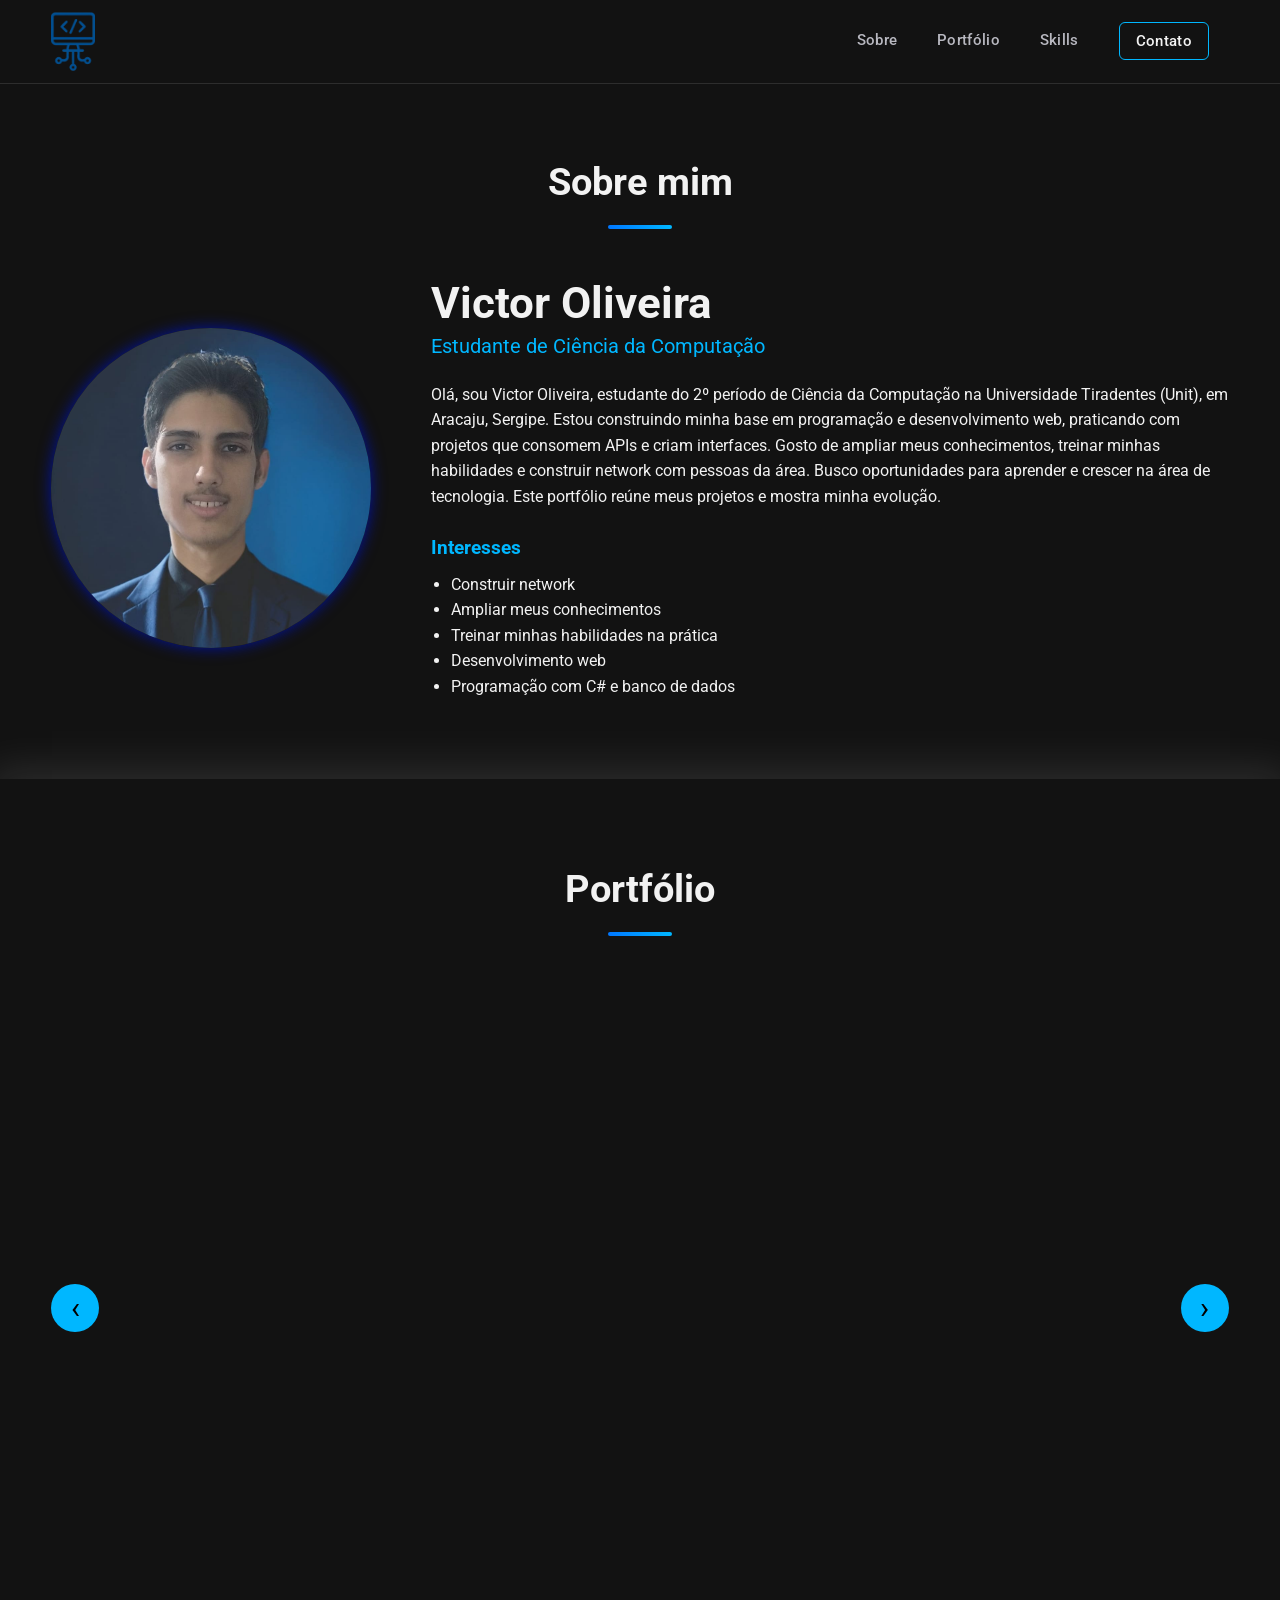
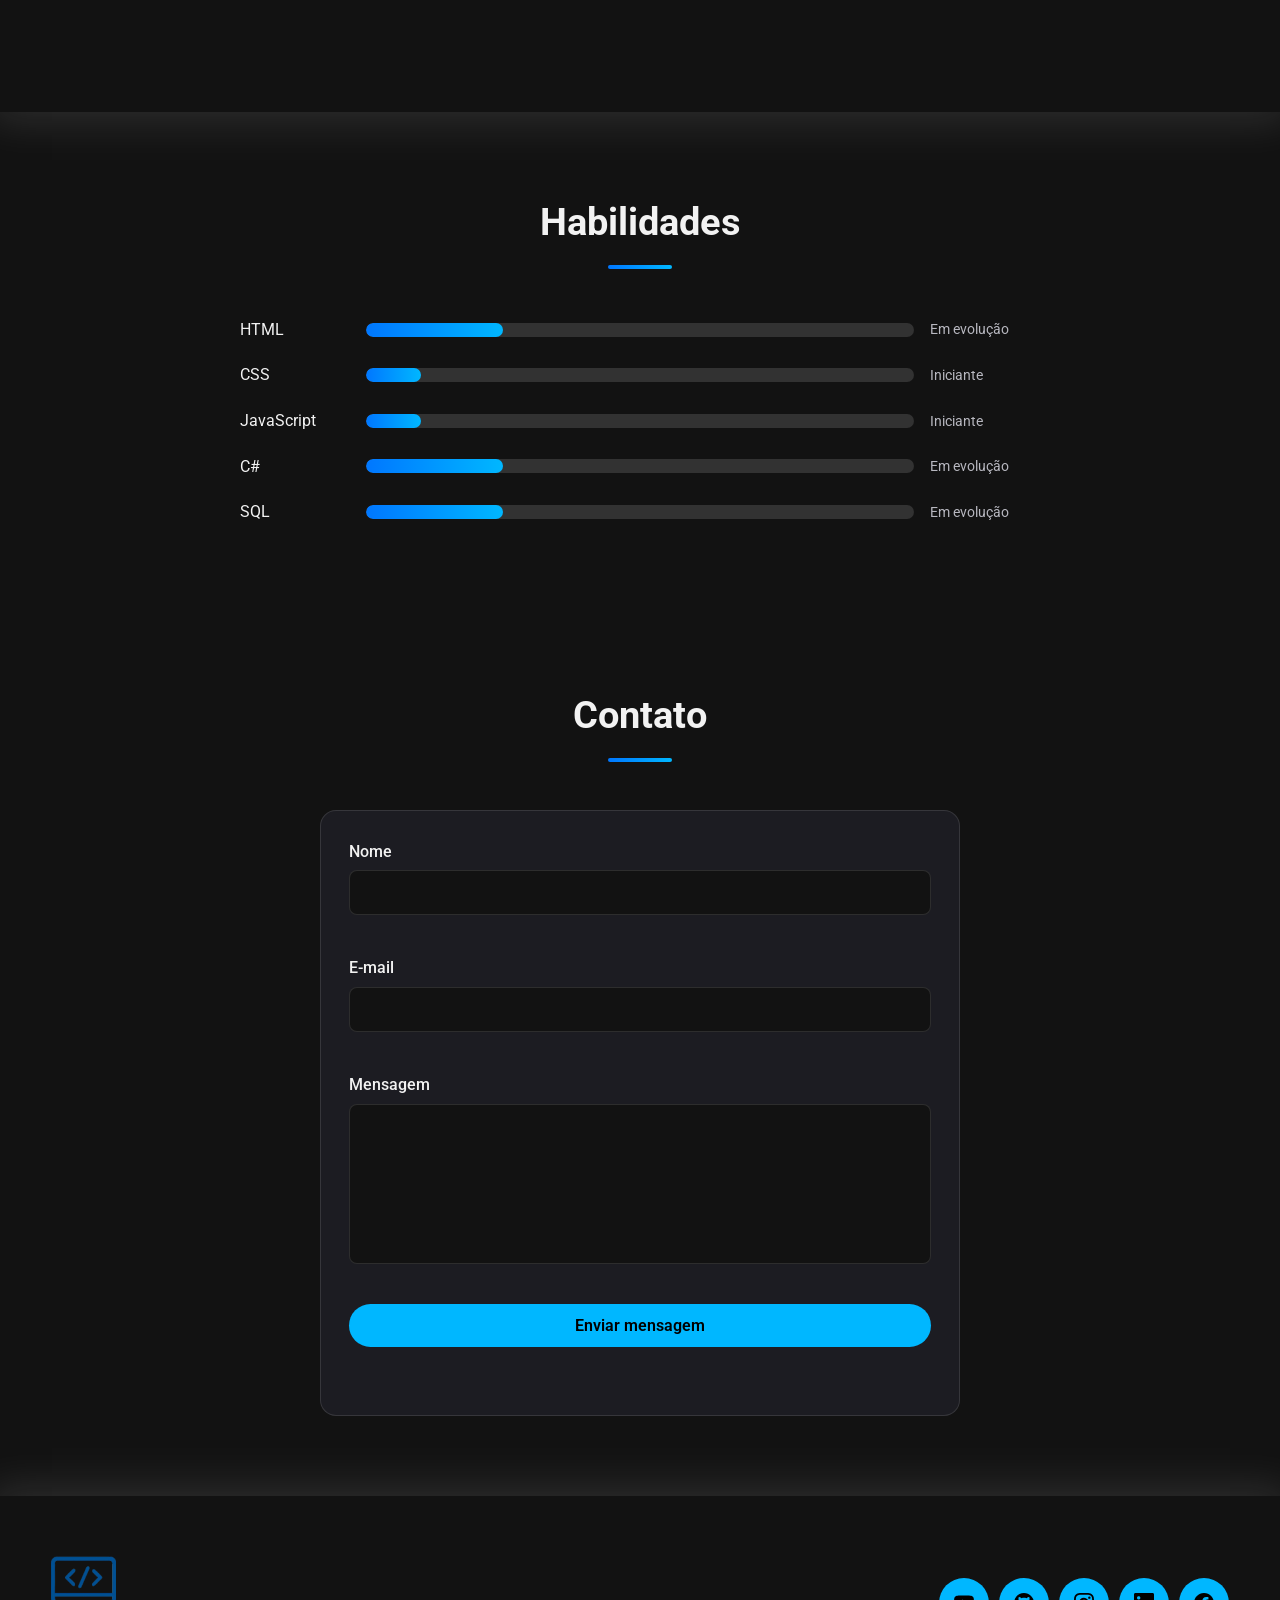
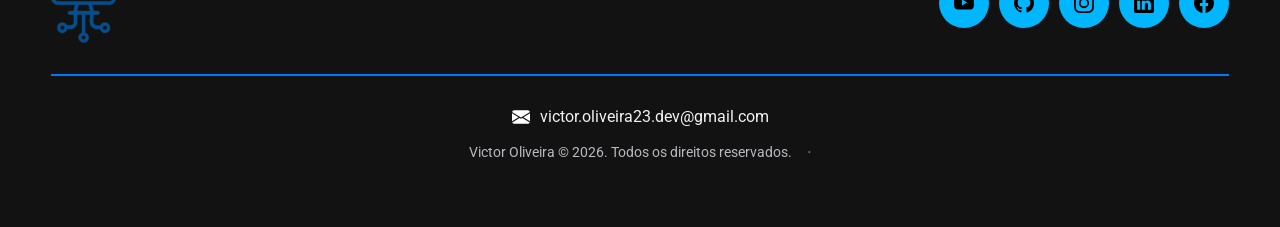
==== commit 128d3dcd: "Corrige o comportamento e a acessibilidade do menu mobile" ====
--- a/index.html
+++ b/index.html
@@ -3,12 +3,36 @@
 <head>
     <meta charset="UTF-8">
     <meta name="viewport" content="width=device-width, initial-scale=1.0">
+
+    <meta name="description" content="Conheça o portfólio de Victor Oliveira, estudante de Ciência da Computação e desenvolvedor em formação. Confira projetos, habilidades e experiências em desenvolvimento web.">
+
+    <meta name="author" content="Victor Oliveira">
+    <meta name="robots" content="index, follow">
+
+    <meta property="og:type" content="website">
+    <meta property="og:title" content="Victor Oliveira | Portfólio">
+    <meta property="og:description" content="Conheça meus projetos, habilidades e minha evolução em desenvolvimento de software.">
+    <meta property="og:url" content="https://victoroliveira2303.github.io/Portifolio/">
+    <meta property="og:image" content="https://victoroliveira2303.github.io/Portifolio/assets/img/Perfil/perfilFormal.jpg">
+    <meta property="og:locale" content="pt_BR">
+
+    <meta name="theme-color" content="#000000">
+
+    <link rel="canonical" href="https://victoroliveira2303.github.io/Portifolio/">
+
+    <link rel="preconnect" href="https://fonts.googleapis.com">
+    <link rel="preconnect" href="https://fonts.gstatic.com" crossorigin>
+
     <link href="https://fonts.googleapis.com/css2?family=Roboto:wght@300;400;500;700&display=swap" rel="stylesheet">
+
     <link rel="stylesheet" href="style.css">
+
     <link rel="shortcut icon" href="assets/img/Perfil/Icon.jpg" type="image/x-icon">
+
     <script src="https://cdn.jsdelivr.net/npm/@emailjs/browser@4/dist/email.min.js" defer></script>
     <script src="main.js" defer></script>
-    <title>Portfólio</title>
+
+    <title>Victor Oliveira | Portfólio</title>
 </head>
 <body>
     <header>
@@ -18,7 +42,8 @@
                     <img src="assets/img/Logos/logoSemFundo.png" alt="Logo de Victor Oliveira">
                 </a>
             </div>
-            <nav class="menu-desktop">
+
+            <nav class="menu-desktop" aria-label="Menu principal">
                 <ul>
                     <li><a href="#sobre">Sobre</a></li>
                     <li><a href="#projetos">Portfólio</a></li>
@@ -26,25 +51,27 @@
                     <li><a href="#contato">Contato</a></li>
                 </ul>
             </nav>
+
             <button class="btn-abrir-menu" id="btn-menu" aria-label="Abrir menu" aria-expanded="false" aria-controls="menu-mobile">
                 <img src="assets/img/Logos/list.svg" alt="">
             </button>
-            <div class="menu-mobile" id="menu-mobile" aria-label="Menu principal">
+
+            <nav class="menu-mobile" id="menu-mobile" aria-label="Menu principal">
                 <div class="menu-mobile-topo">
                     <span class="menu-mobile-titulo">Victor Oliveira</span>
                     <button class="btn-fechar" id="close" aria-label="Fechar menu">
                         <img src="assets/img/Logos/x-lg.svg" alt="">
                     </button>
                 </div>
-                <nav>
-                    <ul id="list">
-                        <li><a href="#sobre">Sobre</a></li>
-                        <li><a href="#projetos">Portfólio</a></li>
-                        <li><a href="#skills">Skills</a></li>
-                        <li><a href="#contato">Contato</a></li>
-                    </ul>
-                </nav>
-            </div><!--menu-mobile-->
+
+                <ul id="list">
+                    <li><a href="#sobre">Sobre</a></li>
+                    <li><a href="#projetos">Portfólio</a></li>
+                    <li><a href="#skills">Skills</a></li>
+                    <li><a href="#contato">Contato</a></li>
+                </ul>
+            </nav>
+
             <div class="overlay-menu" id="overlay-menu"></div>
         </div>
     </header>
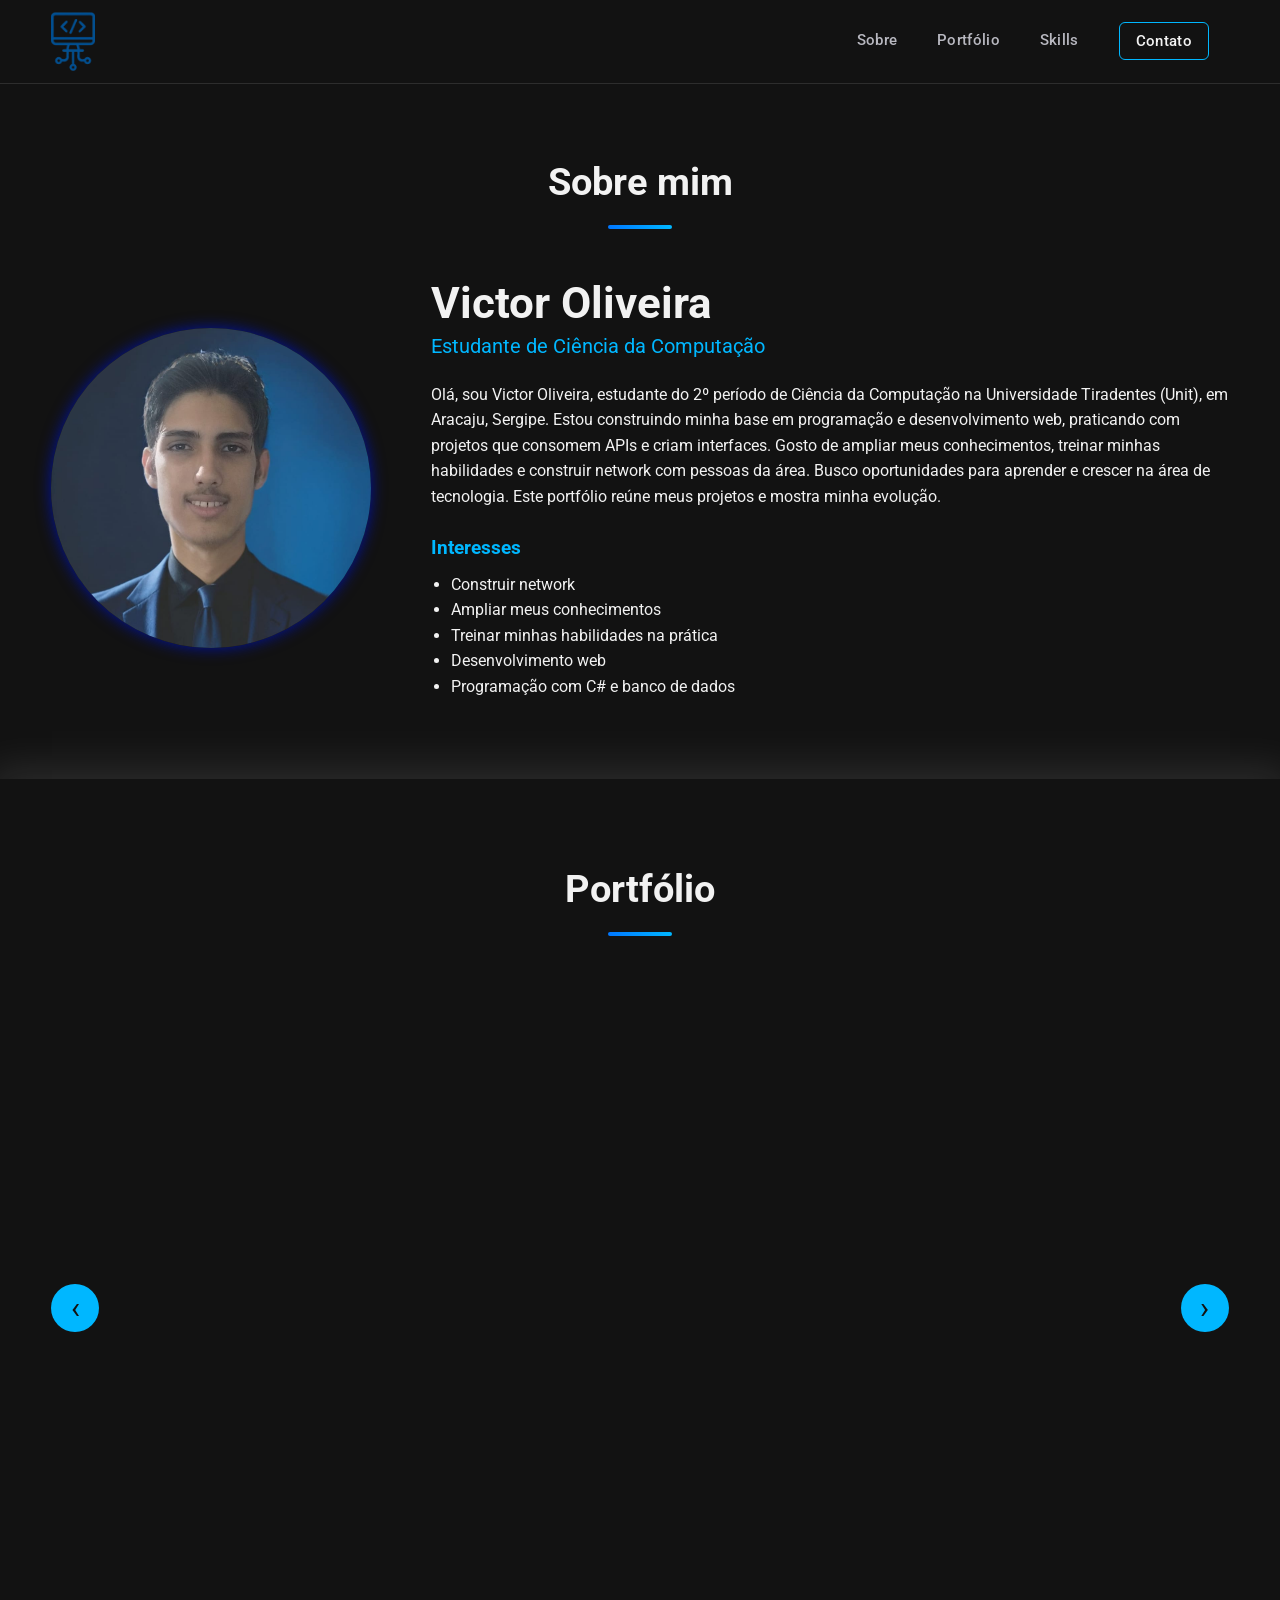
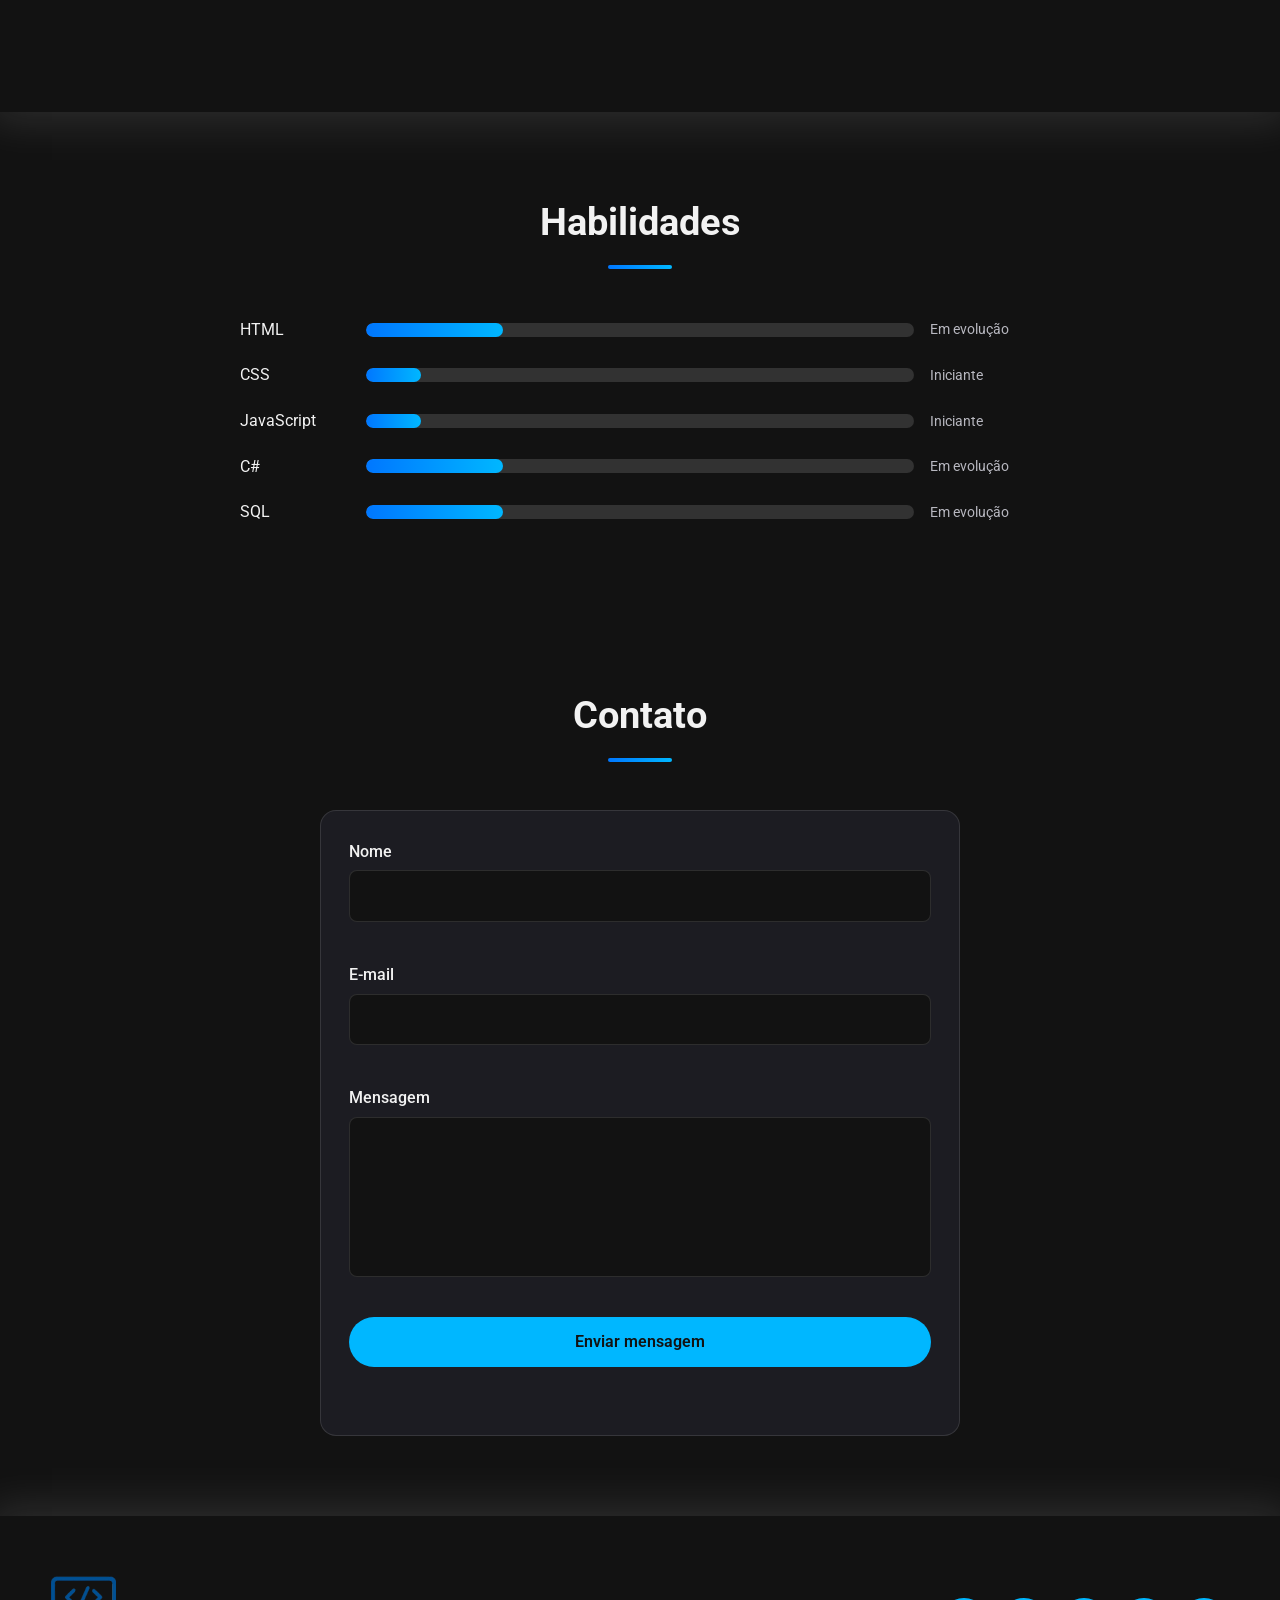
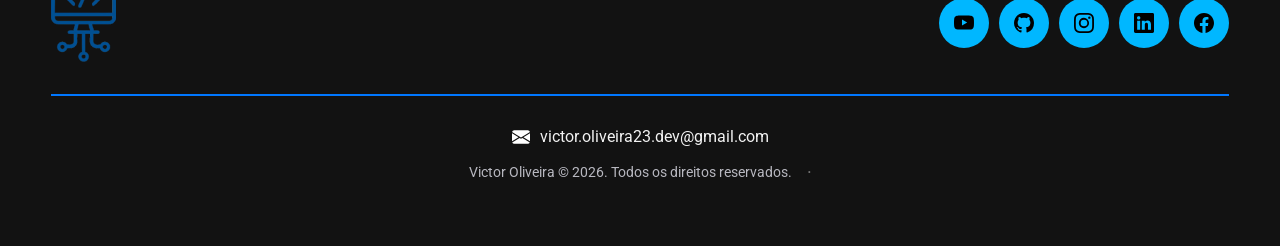
==== commit c2d1e9cb: "Corrige o comportamento e a acessibilidade do menu mobile" ====
--- a/index.html
+++ b/index.html
@@ -1,45 +1,44 @@
 <!DOCTYPE html>
-<html lang="pt-br">
+<html lang="pt-BR">
 <head>
     <meta charset="UTF-8">
     <meta name="viewport" content="width=device-width, initial-scale=1.0">
-
     <meta name="description" content="Conheça o portfólio de Victor Oliveira, estudante de Ciência da Computação e desenvolvedor em formação. Confira projetos, habilidades e experiências em desenvolvimento web.">
-
     <meta name="author" content="Victor Oliveira">
     <meta name="robots" content="index, follow">
-
+    <meta name="theme-color" content="#121212">
     <meta property="og:type" content="website">
+    <meta property="og:locale" content="pt_BR">
     <meta property="og:title" content="Victor Oliveira | Portfólio">
     <meta property="og:description" content="Conheça meus projetos, habilidades e minha evolução em desenvolvimento de software.">
     <meta property="og:url" content="https://victoroliveira2303.github.io/Portifolio/">
     <meta property="og:image" content="https://victoroliveira2303.github.io/Portifolio/assets/img/Perfil/perfilFormal.jpg">
-    <meta property="og:locale" content="pt_BR">
-
-    <meta name="theme-color" content="#000000">
-
+    <meta property="og:image:alt" content="Victor Oliveira, estudante de Ciência da Computação">
+    <meta name="twitter:card" content="summary_large_image">
+    <meta name="twitter:title" content="Victor Oliveira | Portfólio">
+    <meta name="twitter:description" content="Conheça meus projetos e habilidades em desenvolvimento de software.">
+    <meta name="twitter:image" content="https://victoroliveira2303.github.io/Portifolio/assets/img/Perfil/perfilFormal.jpg">
     <link rel="canonical" href="https://victoroliveira2303.github.io/Portifolio/">
-
     <link rel="preconnect" href="https://fonts.googleapis.com">
     <link rel="preconnect" href="https://fonts.gstatic.com" crossorigin>
-
     <link href="https://fonts.googleapis.com/css2?family=Roboto:wght@300;400;500;700&display=swap" rel="stylesheet">
-
     <link rel="stylesheet" href="style.css">
-
-    <link rel="shortcut icon" href="assets/img/Perfil/Icon.jpg" type="image/x-icon">
-
+    <link rel="icon" href="assets/img/Perfil/Icon.jpg" type="image/jpeg">
     <script src="https://cdn.jsdelivr.net/npm/@emailjs/browser@4/dist/email.min.js" defer></script>
     <script src="main.js" defer></script>
-
     <title>Victor Oliveira | Portfólio</title>
 </head>
+
 <body>
+
+    <a class="skip-link" href="#conteudo">Pular para o conteúdo</a>
+
     <header>
         <div class="interface">
+
             <div class="logo">
-                <a href="#sobre">
-                    <img src="assets/img/Logos/logoSemFundo.png" alt="Logo de Victor Oliveira">
+                <a href="#sobre" aria-label="Voltar ao início do portfólio">
+                    <img src="assets/img/Logos/logoSemFundo.png" alt="Logo de Victor Oliveira" decoding="async">
                 </a>
             </div>
 
@@ -52,191 +51,310 @@
                 </ul>
             </nav>
 
-            <button class="btn-abrir-menu" id="btn-menu" aria-label="Abrir menu" aria-expanded="false" aria-controls="menu-mobile">
+            <button type="button" class="btn-abrir-menu" id="btn-menu" aria-label="Abrir menu" aria-expanded="false"
+                aria-controls="menu-mobile">
                 <img src="assets/img/Logos/list.svg" alt="">
             </button>
 
-            <nav class="menu-mobile" id="menu-mobile" aria-label="Menu principal">
+            <div class="menu-mobile" id="menu-mobile" role="dialog" aria-modal="true" aria-label="Menu de navegação"
+                aria-hidden="true" inert>
+
                 <div class="menu-mobile-topo">
                     <span class="menu-mobile-titulo">Victor Oliveira</span>
-                    <button class="btn-fechar" id="close" aria-label="Fechar menu">
+
+                    <button type="button" class="btn-fechar" id="close" aria-label="Fechar menu">
                         <img src="assets/img/Logos/x-lg.svg" alt="">
                     </button>
                 </div>
 
-                <ul id="list">
-                    <li><a href="#sobre">Sobre</a></li>
-                    <li><a href="#projetos">Portfólio</a></li>
-                    <li><a href="#skills">Skills</a></li>
-                    <li><a href="#contato">Contato</a></li>
-                </ul>
-            </nav>
-
-            <div class="overlay-menu" id="overlay-menu"></div>
+                <nav aria-label="Navegação mobile">
+                    <ul id="list">
+                        <li><a href="#sobre">Sobre</a></li>
+                        <li><a href="#projetos">Portfólio</a></li>
+                        <li><a href="#skills">Skills</a></li>
+                        <li><a href="#contato">Contato</a></li>
+                    </ul>
+                </nav>
+
+            </div>
+
+            <div class="overlay-menu" id="overlay-menu" aria-hidden="true"></div>
+
         </div>
     </header>
-    <main>
-        <section id="sobre">
-        <h2>Sobre mim</h2>
-        <div class="sobre-conteudo">
-            <img src="assets/img/Perfil/perfilFormal.jpg" alt="Foto de Victor Oliveira" />
-            <div class="sobre-texto">
-            <h1>Victor Oliveira</h1>
-            <p class="subtitulo">Estudante de Ciência da Computação</p>
-            <p>
-                Olá, sou Victor Oliveira, estudante do 2º período de Ciência da
-                Computação na Universidade Tiradentes (Unit), em Aracaju, Sergipe.
-                Estou construindo minha base em programação e desenvolvimento web,
-                praticando com projetos que consomem APIs e criam interfaces. Gosto de
-                ampliar meus conhecimentos, treinar minhas habilidades e construir
-                network com pessoas da área. Busco oportunidades para aprender e
-                crescer na área de tecnologia. Este portfólio reúne meus projetos e
-                mostra minha evolução.
-            </p>
-            <h3>Interesses</h3>
-            <ul>
-                <li>Construir network</li>
-                <li>Ampliar meus conhecimentos</li>
-                <li>Treinar minhas habilidades na prática</li>
-                <li>Desenvolvimento web</li>
-                <li>Programação com C# e banco de dados</li>
+
+    <main id="conteudo">
+
+        <section id="sobre" aria-labelledby="titulo-sobre">
+
+            <h2 id="titulo-sobre">Sobre mim</h2>
+
+            <div class="sobre-conteudo">
+
+                <img src="assets/img/Perfil/perfilFormal.jpg" alt="Foto de Victor Oliveira" decoding="async">
+
+                <div class="sobre-texto">
+
+                    <h1>Victor Oliveira</h1>
+
+                    <p class="subtitulo">
+                        Estudante de Ciência da Computação
+                    </p>
+
+                    <p>
+                        Olá, sou Victor Oliveira, estudante do 2º período de Ciência da
+                        Computação na Universidade Tiradentes (Unit), em Aracaju, Sergipe.
+                        Estou construindo minha base em programação e desenvolvimento web,
+                        praticando com projetos que consomem APIs e criam interfaces. Gosto de
+                        ampliar meus conhecimentos, treinar minhas habilidades e construir
+                        network com pessoas da área. Busco oportunidades para aprender e
+                        crescer na área de tecnologia. Este portfólio reúne meus projetos e
+                        mostra minha evolução.
+                    </p>
+
+                    <h3>Interesses</h3>
+
+                    <ul>
+                        <li>Construir network</li>
+                        <li>Ampliar meus conhecimentos</li>
+                        <li>Treinar minhas habilidades na prática</li>
+                        <li>Desenvolvimento web</li>
+                        <li>Programação com C# e banco de dados</li>
+                    </ul>
+
+                </div>
+
+            </div>
+
+        </section>
+
+        <section id="projetos" aria-labelledby="titulo-projetos">
+
+            <h2 id="titulo-projetos">Portfólio</h2>
+
+            <div class="carrossel">
+
+                <button type="button" class="carrossel-btn" id="proj-anterior" aria-label="Projeto anterior">
+                    &#8249;
+                </button>
+
+                <div class="projetos-viewport">
+
+                    <div class="projetos-lista" id="projetos-lista" role="region" aria-label="Lista de projetos"
+                        aria-live="off" tabindex="0"></div>
+
+                </div>
+
+                <button type="button" class="carrossel-btn" id="proj-proximo" aria-label="Próximo projeto">
+                    &#8250;
+                </button>
+
+            </div>
+
+        </section>
+
+        <section id="skills" aria-labelledby="titulo-skills">
+
+            <h2 id="titulo-skills">Habilidades</h2>
+
+            <ul class="skills-lista">
+
+                <li class="skill">
+                    <span class="skill-nome">HTML</span>
+
+                    <div class="skill-barra" role="progressbar" aria-valuenow="25" aria-valuemin="0" aria-valuemax="100"
+                        aria-label="HTML: 25%">
+                        <div class="skill-nivel" style="width: 25%"></div>
+                    </div>
+
+                    <span class="skill-rotulo">Em evolução</span>
+                </li>
+
+                <li class="skill">
+                    <span class="skill-nome">CSS</span>
+
+                    <div class="skill-barra" role="progressbar" aria-valuenow="10" aria-valuemin="0" aria-valuemax="100"
+                        aria-label="CSS: 10%">
+                        <div class="skill-nivel" style="width: 10%"></div>
+                    </div>
+
+                    <span class="skill-rotulo">Iniciante</span>
+                </li>
+
+                <li class="skill">
+                    <span class="skill-nome">JavaScript</span>
+
+                    <div class="skill-barra" role="progressbar" aria-valuenow="10" aria-valuemin="0" aria-valuemax="100"
+                        aria-label="JavaScript: 10%">
+                        <div class="skill-nivel" style="width: 10%"></div>
+                    </div>
+
+                    <span class="skill-rotulo">Iniciante</span>
+                </li>
+
+                <li class="skill">
+                    <span class="skill-nome">C#</span>
+
+                    <div class="skill-barra" role="progressbar" aria-valuenow="25" aria-valuemin="0" aria-valuemax="100"
+                        aria-label="C#: 25%">
+                        <div class="skill-nivel" style="width: 25%"></div>
+                    </div>
+
+                    <span class="skill-rotulo">Em evolução</span>
+                </li>
+
+                <li class="skill">
+                    <span class="skill-nome">SQL</span>
+
+                    <div class="skill-barra" role="progressbar" aria-valuenow="25" aria-valuemin="0" aria-valuemax="100"
+                        aria-label="SQL: 25%">
+                        <div class="skill-nivel" style="width: 25%"></div>
+                    </div>
+
+                    <span class="skill-rotulo">Em evolução</span>
+                </li>
+
             </ul>
-            </div>
-        </div>
+
         </section>
-        <section id="projetos">
-            <h2>Portfólio</h2>
-            <div class="carrossel">
-                <button class="carrossel-btn" id="proj-anterior" aria-label="Projeto anterior">&#8249;</button>
-                    <div class="projetos-viewport">
-                        <div
-                            class="projetos-lista"
-                            id="projetos-lista"
-                            role="region"
-                            aria-label="Lista de projetos"
-                            tabindex="0"
-                        ></div>
-                    </div>
-                <button class="carrossel-btn" id="proj-proximo" aria-label="Próximo projeto">&#8250;</button>
-            </div>
+
+        <section id="contato" aria-labelledby="titulo-contato">
+
+            <h2 id="titulo-contato">Contato</h2>
+
+            <div class="contato-conteudo">
+
+                <form class="contato-form" id="form-contato" novalidate>
+
+                    <div class="campo">
+
+                        <label for="nome">Nome</label>
+
+                        <input type="text" id="nome" name="nome" autocomplete="name" minlength="2" maxlength="100"
+                            required aria-describedby="erro-nome">
+
+                        <span class="erro" id="erro-nome"></span>
+
+                    </div>
+
+                    <div class="campo">
+
+                        <label for="email">E-mail</label>
+
+                        <input type="email" id="email" name="email" autocomplete="email" maxlength="254" required
+                            aria-describedby="erro-email">
+
+                        <span class="erro" id="erro-email"></span>
+
+                    </div>
+
+                    <div class="campo">
+
+                        <label for="mensagem">Mensagem</label>
+
+                        <textarea id="mensagem" name="mensagem" minlength="10" maxlength="3000" required
+                            aria-describedby="erro-mensagem"></textarea>
+
+                        <span class="erro" id="erro-mensagem"></span>
+
+                    </div>
+
+                    <!-- Campo invisível para detectar envios automatizados -->
+                    <div class="campo-oculto" aria-hidden="true">
+                        <label for="site">Não preencha este campo</label>
+                        <input type="text" id="site" name="site" tabindex="-1" autocomplete="off">
+                    </div>
+
+                    <button type="submit" class="btn-enviar">
+                        Enviar mensagem
+                    </button>
+
+                    <p class="status-form" id="status-form" role="status" aria-live="polite" aria-atomic="true"></p>
+
+                </form>
+
+            </div>
+
         </section>
-        <section id="skills">
-            <h2>Habilidades</h2>
-            <ul class="skills-lista">
-                <li class="skill">
-                <span class="skill-nome">HTML</span>
-                <div class="skill-barra" role="progressbar"
-                    aria-valuenow="25" aria-valuemin="0" aria-valuemax="100"
-                    aria-label="HTML: 25%">
-                    <div class="skill-nivel" style="width: 25%"></div>
+
+    </main>
+
+    <footer>
+
+        <div class="interface">
+
+            <div class="line-footer">
+
+                <div class="flex">
+
+                    <div class="logo-footer">
+                        <img src="assets/img/Logos/logoSemFundo.png" alt="Logo de Victor Oliveira" loading="lazy"
+                            decoding="async">
+                    </div>
+
+                    <div class="btn-social">
+
+                        <a href="https://www.youtube.com/@donosdosistema" target="_blank" rel="noopener noreferrer"
+                            aria-label="YouTube">
+                            <img src="assets/img/Logos/youtube.svg" alt="">
+                        </a>
+
+                        <a href="https://github.com/VictorOliveira2303" target="_blank" rel="noopener noreferrer"
+                            aria-label="GitHub">
+                            <img src="assets/img/Logos/github.svg" alt="">
+                        </a>
+
+                        <a href="https://www.instagram.com/victor_oliveiraaraujo/" target="_blank"
+                            rel="noopener noreferrer" aria-label="Instagram">
+                            <img src="assets/img/Logos/instagram.svg" alt="">
+                        </a>
+
+                        <a href="https://www.linkedin.com/in/victor-oliveira-araujo-396374322/" target="_blank"
+                            rel="noopener noreferrer" aria-label="LinkedIn">
+                            <img src="assets/img/Logos/linkedin.svg" alt="">
+                        </a>
+
+                        <a href="https://www.facebook.com/profile.php?id=100052515433248&mibextid=ZbWKwL"
+                            target="_blank" rel="noopener noreferrer" aria-label="Facebook">
+                            <img src="assets/img/Logos/facebook.svg" alt="">
+                        </a>
+
+                    </div>
+
                 </div>
-                <span class="skill-rotulo">Em evolução</span>
-                </li>
-                <li class="skill">
-                <span class="skill-nome">CSS</span>
-                <div class="skill-barra" role="progressbar"
-                    aria-valuenow="10" aria-valuemin="0" aria-valuemax="100"
-                    aria-label="CSS: 10%">
-                    <div class="skill-nivel" style="width: 10%"></div>
-                </div>
-                <span class="skill-rotulo">Iniciante</span>
-                </li>
-                <li class="skill">
-                <span class="skill-nome">JavaScript</span>
-                <div class="skill-barra" role="progressbar"
-                    aria-valuenow="10" aria-valuemin="0" aria-valuemax="100"
-                    aria-label="JavaScript: 10%">
-                    <div class="skill-nivel" style="width: 10%"></div>
-                </div>
-                <span class="skill-rotulo">Iniciante</span>
-                </li>
-                <li class="skill">
-                <span class="skill-nome">C#</span>
-                <div class="skill-barra" role="progressbar"
-                    aria-valuenow="25" aria-valuemin="0" aria-valuemax="100"
-                    aria-label="C#: 25%">
-                    <div class="skill-nivel" style="width: 25%"></div>
-                </div>
-                <span class="skill-rotulo">Em evolução</span>
-                </li>
-                <li class="skill">
-                <span class="skill-nome">SQL</span>
-                <div class="skill-barra" role="progressbar"
-                    aria-valuenow="25" aria-valuemin="0" aria-valuemax="100"
-                    aria-label="SQL: 25%">
-                    <div class="skill-nivel" style="width: 25%"></div>
-                </div>
-                <span class="skill-rotulo">Em evolução</span>
-                </li>
-
-            </ul>
-        </section>
-        <section id="contato">
-            <h2>Contato</h2>
-            <div class="contato-conteudo">
-                <form class="contato-form" id="form-contato" novalidate>
-                    <div class="campo">
-                        <label for="nome">Nome</label>
-                        <input type="text" id="nome" name="nome" autocomplete="name" required aria-describedby="erro-nome">
-                        <span class="erro" id="erro-nome" role="alert"></span>
-                    </div>
-                    <div class="campo">
-                        <label for="email">E-mail</label>
-                        <input type="email" id="email" name="email" autocomplete="email" required aria-describedby="erro-email">
-                        <span class="erro" id="erro-email" role="alert"></span>
-                    </div>
-                    <div class="campo">
-                        <label for="mensagem">Mensagem</label>
-                        <textarea id="mensagem" name="mensagem" required aria-describedby="erro-mensagem"></textarea>
-                        <span class="erro" id="erro-mensagem" role="alert"></span>
-                    </div>
-
-                    <!-- Armadilha para robôs: pessoas não veem nem preenchem este campo -->
-                    <input type="text" name="site" class="campo-oculto" tabindex="-1" autocomplete="off" aria-hidden="true">
-
-                    <button type="submit" class="btn-enviar">Enviar mensagem</button>
-                    <p class="status-form" id="status-form" role="status"></p>
-                </form>
-            </div>
-        </section>
-    </main>
-    <footer>
-        <div class="interface">
-            <div class="line-footer">
-                <div class="flex">
-                    <div class="logo-footer">
-                        <img src="assets/img/Logos/logoSemFundo.png" alt="Logo de Victor Oliveira">
-                    </div>
-                    <div class="btn-social">
-                        <a href="https://www.youtube.com/@donosdosistema" target="_blank" rel="noopener noreferrer" aria-label="YouTube">
-                            <img src="assets/img/Logos/youtube.svg" alt="">
-                        </a>
-                        <a href="https://github.com/VictorOliveira2303" target="_blank" rel="noopener noreferrer" aria-label="GitHub">
-                            <img src="assets/img/Logos/github.svg" alt="">
-                        </a>
-                        <a href="https://www.instagram.com/victor_oliveiraaraujo/" target="_blank" rel="noopener noreferrer" aria-label="Instagram">
-                            <img src="assets/img/Logos/instagram.svg" alt="">
-                        </a>
-                        <a href="https://www.linkedin.com/in/victor-oliveira-araujo-396374322/" target="_blank" rel="noopener noreferrer" aria-label="LinkedIn">
-                            <img src="assets/img/Logos/linkedin.svg" alt="">
-                        </a>
-                        <a href="https://www.facebook.com/profile.php?id=100052515433248&mibextid=ZbWKwL" target="_blank" rel="noopener noreferrer" aria-label="Facebook">
-                            <img src="assets/img/Logos/facebook.svg" alt="">
-                        </a>
-                    </div>
-                </div>
-            </div>
+
+            </div>
+
             <div class="line-footer2">
-                <p><img src="assets/img/Logos/envelope-fill.svg" alt=""><a href="mailto:victor.oliveira23.dev@gmail.com">victor.oliveira23.dev@gmail.com</a></p>
+
+                <p>
+                    <img src="assets/img/Logos/envelope-fill.svg" alt="">
+
+                    <a href="mailto:victor.oliveira23.dev@gmail.com">
+                        victor.oliveira23.dev@gmail.com
+                    </a>
+                </p>
+
                 <p class="copyright">
                     Victor Oliveira © 2026. Todos os direitos reservados.
-                    <a href="admin/index.html"
-                    class="acesso-admin"
-                    aria-label="Área administrativa"
-                    title="Área administrativa">·</a>
+
+                    <a href="admin/index.html" class="acesso-admin" aria-label="Área administrativa"
+                        title="Área administrativa">·</a>
                 </p>
-            </div>
+
+            </div>
+
         </div>
+
     </footer>
+
+    <noscript>
+        <p class="aviso-javascript">
+            Para visualizar os projetos e utilizar o formulário de contato,
+            habilite o JavaScript no navegador.
+        </p>
+    </noscript>
+
 </body>
+
 </html>
--- a/style.css
+++ b/style.css
@@ -1,5 +1,8 @@
 
-/* ===== Variáveis ===== */
+/* ============================================================
+   VARIÁVEIS
+============================================================ */
+
 :root {
     --fundo: #121212;
     --superficie: #1c1c22;
@@ -8,12 +11,17 @@
     --azul: #0077ff;
     --azul-claro: #00b7ff;
     --borda: #ffffff1d;
+
     --largura-maxima: 1280px;
     --altura-cabecalho: 72px;
     --raio-card: 16px;
 }
 
-/* ===== Base ===== */
+
+/* ============================================================
+   BASE
+============================================================ */
+
 * {
     margin: 0;
     padding: 0;
@@ -23,7 +31,7 @@
 
 html {
     scroll-behavior: smooth;
-    scroll-padding-top: var(--altura-cabecalho);
+    scroll-padding-top: calc(var(--altura-cabecalho) + 16px);
 }
 
 body {
@@ -37,8 +45,15 @@
     max-width: 100%;
 }
 
+button,
+input,
+textarea {
+    font: inherit;
+}
+
 section {
     padding: 80px 4%;
+    scroll-margin-top: calc(var(--altura-cabecalho) + 16px);
 }
 
 section h2 {
@@ -58,11 +73,62 @@
 }
 
 .interface {
+    width: 100%;
     max-width: var(--largura-maxima);
     margin: 0 auto;
 }
 
-/* ===== Botões ===== */
+
+/* ============================================================
+   ACESSIBILIDADE GERAL
+============================================================ */
+
+/* Link para pular diretamente ao conteúdo */
+
+.skip-link {
+    position: fixed;
+    top: 8px;
+    left: 8px;
+    z-index: 100000;
+
+    padding: 12px 18px;
+    border-radius: 8px;
+
+    background: var(--azul-claro);
+    color: #121212;
+
+    font-weight: 700;
+    text-decoration: none;
+
+    transform: translateY(-150%);
+    transition: transform 0.2s ease;
+}
+
+.skip-link:focus {
+    transform: translateY(0);
+}
+
+/* Foco visível para teclado */
+
+a:focus-visible,
+button:focus-visible,
+input:focus-visible,
+textarea:focus-visible,
+select:focus-visible,
+[tabindex]:focus-visible {
+    outline: 3px solid var(--azul-claro);
+    outline-offset: 4px;
+}
+
+.projetos-lista:focus-visible {
+    outline-offset: -3px;
+}
+
+
+/* ============================================================
+   BOTÕES
+============================================================ */
+
 .btn-abrir-menu,
 .btn-fechar,
 .carrossel-btn,
@@ -70,11 +136,17 @@
     display: flex;
     align-items: center;
     justify-content: center;
+
     border: none;
     border-radius: 50%;
+
     background: var(--azul-claro);
+
     cursor: pointer;
-    transition: 0.2s;
+
+    transition:
+        box-shadow 0.2s ease,
+        transform 0.2s ease;
 }
 
 .btn-abrir-menu:hover,
@@ -85,13 +157,27 @@
     transform: scale(1.05);
 }
 
-/* ===== Cabeçalho ===== */
+button:disabled {
+    opacity: 0.55;
+    cursor: not-allowed;
+    box-shadow: none;
+    transform: none;
+}
+
+
+/* ============================================================
+   CABEÇALHO
+============================================================ */
+
 header {
     position: fixed;
     top: 0;
+    left: 0;
     z-index: 10;
+
     width: 100%;
     padding: 12px 4%;
+
     background-color: var(--fundo);
     border-bottom: 1px solid var(--borda);
 }
@@ -125,7 +211,9 @@
 .menu-desktop a {
     display: inline-block;
     padding: 6px 0;
+
     border-bottom: 2px solid transparent;
+
     font-size: 15px;
     font-weight: 500;
     letter-spacing: 0.3px;
@@ -143,24 +231,32 @@
 
 .menu-desktop li:last-child a {
     padding: 6px 16px;
+
     border: 1px solid var(--azul-claro);
     border-radius: 6px;
+
     color: var(--texto);
 }
 
 .menu-desktop li:last-child a:hover,
 .menu-desktop li:last-child a[aria-current="true"] {
     background: var(--azul-claro);
-    color: #000;
-}
-
-/* ===== Menu mobile ===== */
+    color: #121212;
+}
+
+
+/* ============================================================
+   MENU MOBILE
+============================================================ */
+
 .btn-abrir-menu {
     display: none;
+
     position: fixed;
     top: calc((var(--altura-cabecalho) - 44px) / 2);
     right: 4%;
     z-index: 20;
+
     width: 44px;
     height: 44px;
 }
@@ -174,15 +270,26 @@
     top: 0;
     right: 0;
     z-index: 99999;
+
     display: flex;
     flex-direction: column;
+
     width: min(320px, 85%);
     height: 100vh;
+    max-height: 100dvh;
+
+    overflow-y: auto;
+    overscroll-behavior: contain;
+
     visibility: hidden;
     transform: translateX(100%);
+
     background: var(--superficie);
     border-left: 1px solid var(--borda);
-    transition: transform 0.4s ease, visibility 0.4s;
+
+    transition:
+        transform 0.4s ease,
+        visibility 0.4s;
 }
 
 .menu-mobile.abrir-menu {
@@ -194,7 +301,9 @@
     display: flex;
     align-items: center;
     justify-content: space-between;
+
     padding: 18px 24px;
+
     border-bottom: 1px solid var(--borda);
 }
 
@@ -204,6 +313,7 @@
 }
 
 .btn-fechar {
+    flex-shrink: 0;
     width: 36px;
     height: 36px;
 }
@@ -220,12 +330,17 @@
 .menu-mobile a {
     display: block;
     padding: 16px 24px;
+
     border-left: 4px solid transparent;
+
     color: var(--texto-suave);
     font-size: 18px;
     font-weight: 500;
     text-decoration: none;
-    transition: 0.2s;
+
+    transition:
+        background 0.2s ease,
+        color 0.2s ease;
 }
 
 .menu-mobile a:hover {
@@ -243,12 +358,18 @@
     position: fixed;
     inset: 0;
     z-index: 88888;
+
     visibility: hidden;
     opacity: 0;
+
     background: #000000b3;
     backdrop-filter: blur(2px);
+
     cursor: pointer;
-    transition: opacity 0.4s, visibility 0.4s;
+
+    transition:
+        opacity 0.4s ease,
+        visibility 0.4s;
 }
 
 .menu-mobile.abrir-menu ~ .overlay-menu {
@@ -260,20 +381,31 @@
     overflow: hidden;
 }
 
-/* ===== Sobre ===== */
+
+/* ============================================================
+   SOBRE
+============================================================ */
+
 .sobre-conteudo {
     display: flex;
     align-items: center;
+
     gap: 60px;
+
     max-width: var(--largura-maxima);
     margin: 0 auto;
 }
 
 .sobre-conteudo img {
+    flex-shrink: 0;
+
     width: 320px;
     aspect-ratio: 1;
+
     object-fit: cover;
+
     border-radius: 50%;
+
     box-shadow: 0 0 15px #0013a3;
 }
 
@@ -284,6 +416,7 @@
 
 .subtitulo {
     margin-bottom: 20px;
+
     color: var(--azul-claro);
     font-size: 20px;
 }
@@ -297,7 +430,11 @@
     padding-left: 20px;
 }
 
-/* ===== Projetos (carrossel) ===== */
+
+/* ============================================================
+   PROJETOS - CARROSSEL
+============================================================ */
+
 #projetos {
     box-shadow: 0 0 40px 10px var(--borda);
 }
@@ -308,18 +445,25 @@
 
     display: flex;
     align-items: center;
+
     gap: 12px;
+
     max-width: var(--largura-maxima);
     margin: 0 auto;
 }
 
 .projetos-viewport {
     position: relative;
+
     flex: 1;
     min-width: 0;
+
     overflow: hidden;
+
     padding: 28px 10px;
+
     scrollbar-width: none;
+
     mask-image: linear-gradient(
         to right,
         transparent,
@@ -331,35 +475,51 @@
 
 .projetos-lista {
     position: relative;
+
     display: flex;
     align-items: stretch;
+
     gap: var(--espaco-cards);
+
     width: max-content;
     min-width: 100%;
+
     will-change: transform;
 }
 
 .carrossel-btn {
     flex: 0 0 auto;
+
     width: 48px;
     height: 48px;
-    color: #000;
+
+    color: #121212;
     font-size: 30px;
     line-height: 1;
 }
 
 .card-projeto {
     flex: 0 0 var(--largura-card);
+
     display: flex;
     flex-direction: column;
+
     gap: 12px;
     padding: 20px;
+
     border: 1px solid var(--borda);
     border-radius: var(--raio-card);
+
     background: var(--superficie);
+
     opacity: 0.7;
     transform: scale(0.94);
-    transition: transform 0.3s, opacity 0.3s, box-shadow 0.3s;
+
+    transition:
+        transform 0.3s ease,
+        opacity 0.3s ease,
+        box-shadow 0.3s ease,
+        border-color 0.3s ease;
 }
 
 .card-projeto:hover {
@@ -368,16 +528,22 @@
 
 .card-projeto.ativo {
     opacity: 1;
+
     transform: scale(1.04);
+
     border-color: var(--azul);
+
     box-shadow: 0 0 14px #0077ff66;
 }
 
 .card-projeto img {
     display: block;
+
     width: 100%;
     height: 200px;
+
     object-fit: cover;
+
     border-radius: 12px;
 }
 
@@ -387,6 +553,7 @@
 
 .card-projeto p {
     color: var(--texto-suave);
+    overflow-wrap: anywhere;
 }
 
 .card-projeto .aviso {
@@ -395,78 +562,120 @@
 
 .card-projeto a[download] {
     padding: 10px 20px;
+
     border-radius: 30px;
+
     background: var(--azul-claro);
-    color: #000;
+    color: #121212;
+
     font-weight: 600;
     text-align: center;
     text-decoration: none;
 }
 
-/* Tecnologias */
+
+/* ============================================================
+   TECNOLOGIAS
+============================================================ */
+
 .tecnologias {
     display: flex;
     flex-wrap: wrap;
+
     gap: 8px;
     margin-top: auto;
+
     list-style: none;
 }
 
 .tecnologias li {
     padding: 4px 12px;
+
     border: 1px solid var(--azul);
     border-radius: 20px;
+
     background: #0077ff22;
+
     font-size: 14px;
 }
 
-/* Link para o repositório GitHub */
+
+/* ============================================================
+   LINK DO REPOSITÓRIO
+============================================================ */
+
 .card-projeto .link-repositorio {
     display: inline-block;
+
     margin-top: 12px;
     padding: 9px 16px;
+
     border: 1px solid var(--azul-claro);
     border-radius: 8px;
+
     color: var(--azul-claro);
+
     text-align: center;
     text-decoration: none;
+
     font-size: 0.9rem;
     font-weight: 600;
-    transition: background 0.3s ease, color 0.3s ease;
+
+    transition:
+        background 0.3s ease,
+        color 0.3s ease;
 }
 
 .card-projeto .link-repositorio:hover {
     background: var(--azul-claro);
-    color: white;
-}
-
-/* ===== Habilidades ===== */
+    color: #121212;
+}
+
+
+/* ============================================================
+   HABILIDADES
+============================================================ */
+
 .skills-lista {
     display: grid;
+
     gap: 20px;
+
     max-width: 800px;
     margin: 0 auto;
+
     list-style: none;
 }
 
 .skill {
     display: grid;
+
     grid-template-columns: 110px 1fr 110px;
+
     align-items: center;
     gap: 16px;
 }
 
 .skill-barra {
     height: 14px;
+
     overflow: hidden;
+
     border-radius: 10px;
+
     background: #ffffff22;
 }
 
 .skill-nivel {
     height: 100%;
+
     border-radius: 10px;
-    background: linear-gradient(90deg, var(--azul), var(--azul-claro));
+
+    background: linear-gradient(
+        90deg,
+        var(--azul),
+        var(--azul-claro)
+    );
 }
 
 .skill-rotulo {
@@ -474,11 +683,17 @@
     font-size: 14px;
 }
 
-/* ===== Contato ===== */
+
+/* ============================================================
+   CONTATO
+============================================================ */
+
 .contato-conteudo {
     display: flex;
     flex-direction: column;
+
     gap: 16px;
+
     max-width: 640px;
     margin: 0 auto;
 }
@@ -491,16 +706,20 @@
 .contato-form {
     display: flex;
     flex-direction: column;
+
     gap: 16px;
     padding: 28px;
+
     border: 1px solid var(--borda);
     border-radius: var(--raio-card);
+
     background: var(--superficie);
 }
 
 .campo {
     display: flex;
     flex-direction: column;
+
     gap: 6px;
 }
 
@@ -510,46 +729,61 @@
 
 .campo input,
 .campo textarea {
+    width: 100%;
+
     padding: 12px 14px;
+
     border: 1px solid var(--borda);
     border-radius: 8px;
+
     background: var(--fundo);
     color: var(--texto);
+
     font-size: 16px;
 }
 
 .campo textarea {
+    min-height: 160px;
+
     resize: none;
     overflow: hidden;
-    box-sizing: border-box;
-    min-height: 160px;
 }
 
 .campo input:focus-visible,
 .campo textarea:focus-visible {
     outline: 2px solid var(--azul-claro);
-}
-
-.campo [aria-invalid="true"] {
-    border-color: #ff8a80;
+    outline-offset: 2px;
+}
+
+.campo input[aria-invalid="true"],
+.campo textarea[aria-invalid="true"] {
+    border: 2px solid #ff8a80;
 }
 
 .erro {
     min-height: 1.3em;
+
     color: #ff8a80;
     font-size: 14px;
 }
 
 .btn-enviar {
     padding: 12px 24px;
+
     border: none;
     border-radius: 30px;
+
     background: var(--azul-claro);
-    color: #000;
+    color: #121212;
+
     font-size: 16px;
     font-weight: 600;
+
     cursor: pointer;
-    transition: 0.2s;
+
+    transition:
+        box-shadow 0.2s ease,
+        transform 0.2s ease;
 }
 
 .btn-enviar:hover:not(:disabled) {
@@ -563,6 +797,11 @@
 
 .status-form {
     min-height: 1.5em;
+    overflow-wrap: anywhere;
+}
+
+.status-form[data-tipo="info"] {
+    color: var(--texto-suave);
 }
 
 .status-form[data-tipo="sucesso"] {
@@ -573,14 +812,33 @@
     color: #ff8a80;
 }
 
+/* Honeypot */
+
 .campo-oculto {
     position: absolute;
-    left: -9999px;
-}
-
-/* ===== Rodapé ===== */
+
+    width: 1px;
+    height: 1px;
+
+    padding: 0;
+    margin: -1px;
+
+    overflow: hidden;
+
+    clip: rect(0, 0, 0, 0);
+    white-space: nowrap;
+
+    border: 0;
+}
+
+
+/* ============================================================
+   RODAPÉ
+============================================================ */
+
 footer {
     padding: 60px 4%;
+
     box-shadow: 0 0 40px 10px var(--borda);
 }
 
@@ -611,6 +869,7 @@
 .line-footer2 {
     margin-top: 24px;
     padding-top: 20px;
+
     border-top: 2px solid var(--azul);
 }
 
@@ -618,7 +877,10 @@
     display: flex;
     align-items: center;
     justify-content: center;
+
+    flex-wrap: wrap;
     gap: 10px;
+
     margin-top: 8px;
 }
 
@@ -637,27 +899,72 @@
     font-size: 14px;
 }
 
-/* ===== Acessibilidade ===== */
-a:focus-visible,
-button:focus-visible {
-    outline: 3px solid var(--azul-claro);
-    outline-offset: 3px;
-}
-
-.projetos-lista:focus-visible {
-    outline-offset: -3px;
-}
+
+/* ============================================================
+   ACESSO ADMINISTRATIVO
+============================================================ */
+
+.acesso-admin {
+    display: inline-block;
+
+    margin-left: 5px;
+
+    color: #777;
+    font-size: 18px;
+
+    text-decoration: none;
+
+    opacity: 0.45;
+
+    transition:
+        opacity 0.2s ease,
+        color 0.2s ease;
+}
+
+.acesso-admin:hover {
+    color: var(--azul-claro);
+    opacity: 1;
+}
+
+
+/* ============================================================
+   MOVIMENTO REDUZIDO
+============================================================ */
 
 @media (prefers-reduced-motion: reduce) {
-    * {
-        animation: none !important;
-        transition: none !important;
-        scroll-behavior: auto !important;
-    }
-}
-
-/* ===== Responsivo ===== */
+
+    html {
+        scroll-behavior: auto;
+    }
+
+    *,
+    *::before,
+    *::after {
+        animation-duration: 0.01ms !important;
+        animation-iteration-count: 1 !important;
+        transition-duration: 0.01ms !important;
+    }
+
+    .card-projeto,
+    .card-projeto.ativo {
+        transform: none;
+    }
+
+    .btn-abrir-menu:hover,
+    .btn-fechar:hover,
+    .carrossel-btn:hover,
+    .btn-social a:hover {
+        transform: none;
+    }
+}
+
+
+/* ============================================================
+   RESPONSIVIDADE - TABLETS
+============================================================ */
+
 @media (max-width: 1020px) {
+
     .menu-desktop {
         display: none;
     }
@@ -682,9 +989,31 @@
     }
 }
 
+
+/* ============================================================
+   RESPONSIVIDADE - CELULARES
+============================================================ */
+
 @media (max-width: 600px) {
+
+    section {
+        padding: 60px 5%;
+    }
+
     section h2 {
         font-size: 30px;
+    }
+
+    .sobre-conteudo {
+        gap: 30px;
+    }
+
+    .sobre-conteudo img {
+        width: min(260px, 80vw);
+    }
+
+    .sobre-texto h1 {
+        font-size: 36px;
     }
 
     .carrossel-btn {
@@ -695,20 +1024,36 @@
         grid-template-columns: 1fr;
         gap: 6px;
     }
-}
-
-/* ===== Acesso administrativo ===== */
-.acesso-admin {
-    display: inline-block;
-    margin-left: 5px;
-    color: #777;
-    font-size: 18px;
-    text-decoration: none;
-    opacity: 0.45;
-    transition: opacity 0.2s, color 0.2s;
-}
-
-.acesso-admin:hover {
-    color: var(--azul-claro);
-    opacity: 1;
+
+    .contato-form {
+        padding: 20px;
+    }
+
+    .line-footer2 p {
+        text-align: center;
+    }
+}
+
+
+/* ============================================================
+   TELAS MUITO PEQUENAS
+============================================================ */
+
+@media (max-width: 360px) {
+
+    .menu-mobile {
+        width: 90%;
+    }
+
+    .sobre-texto h1 {
+        font-size: 30px;
+    }
+
+    .card-projeto {
+        padding: 15px;
+    }
+
+    .contato-form {
+        padding: 16px;
+    }
 }
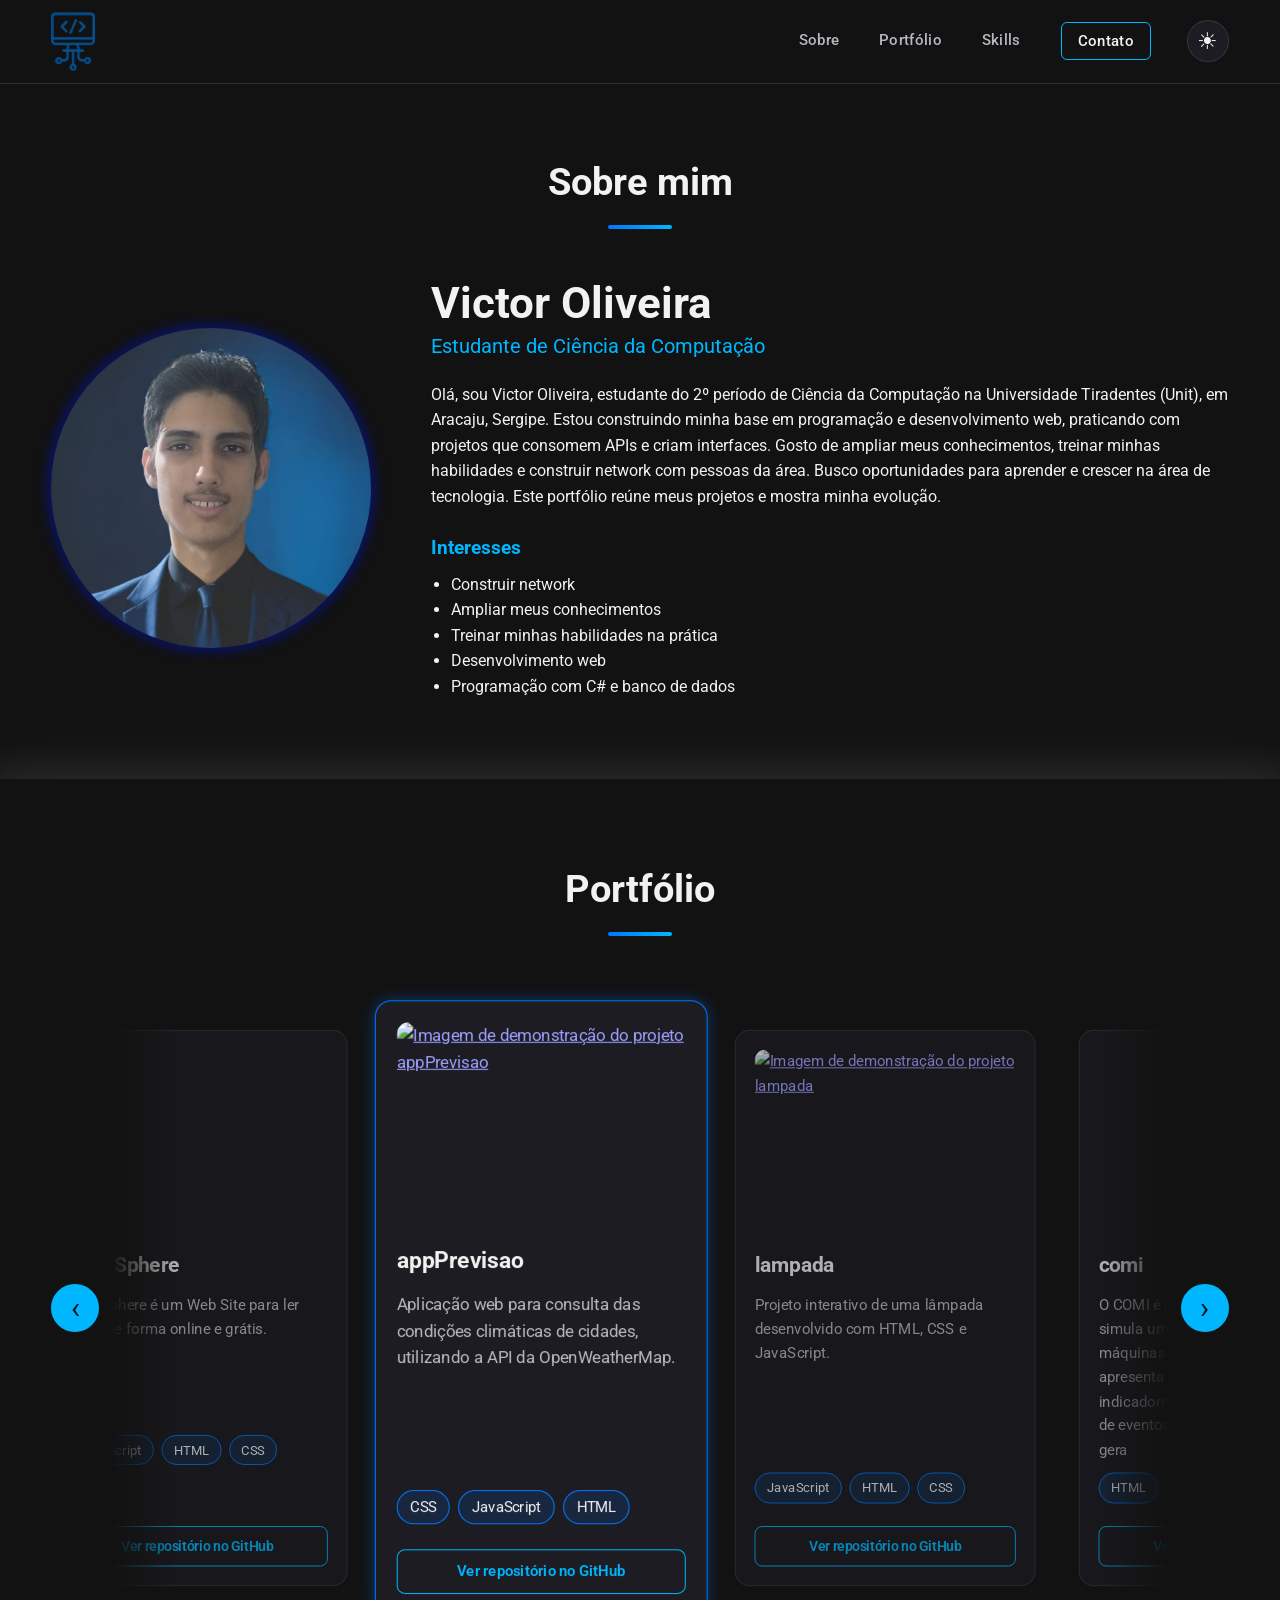
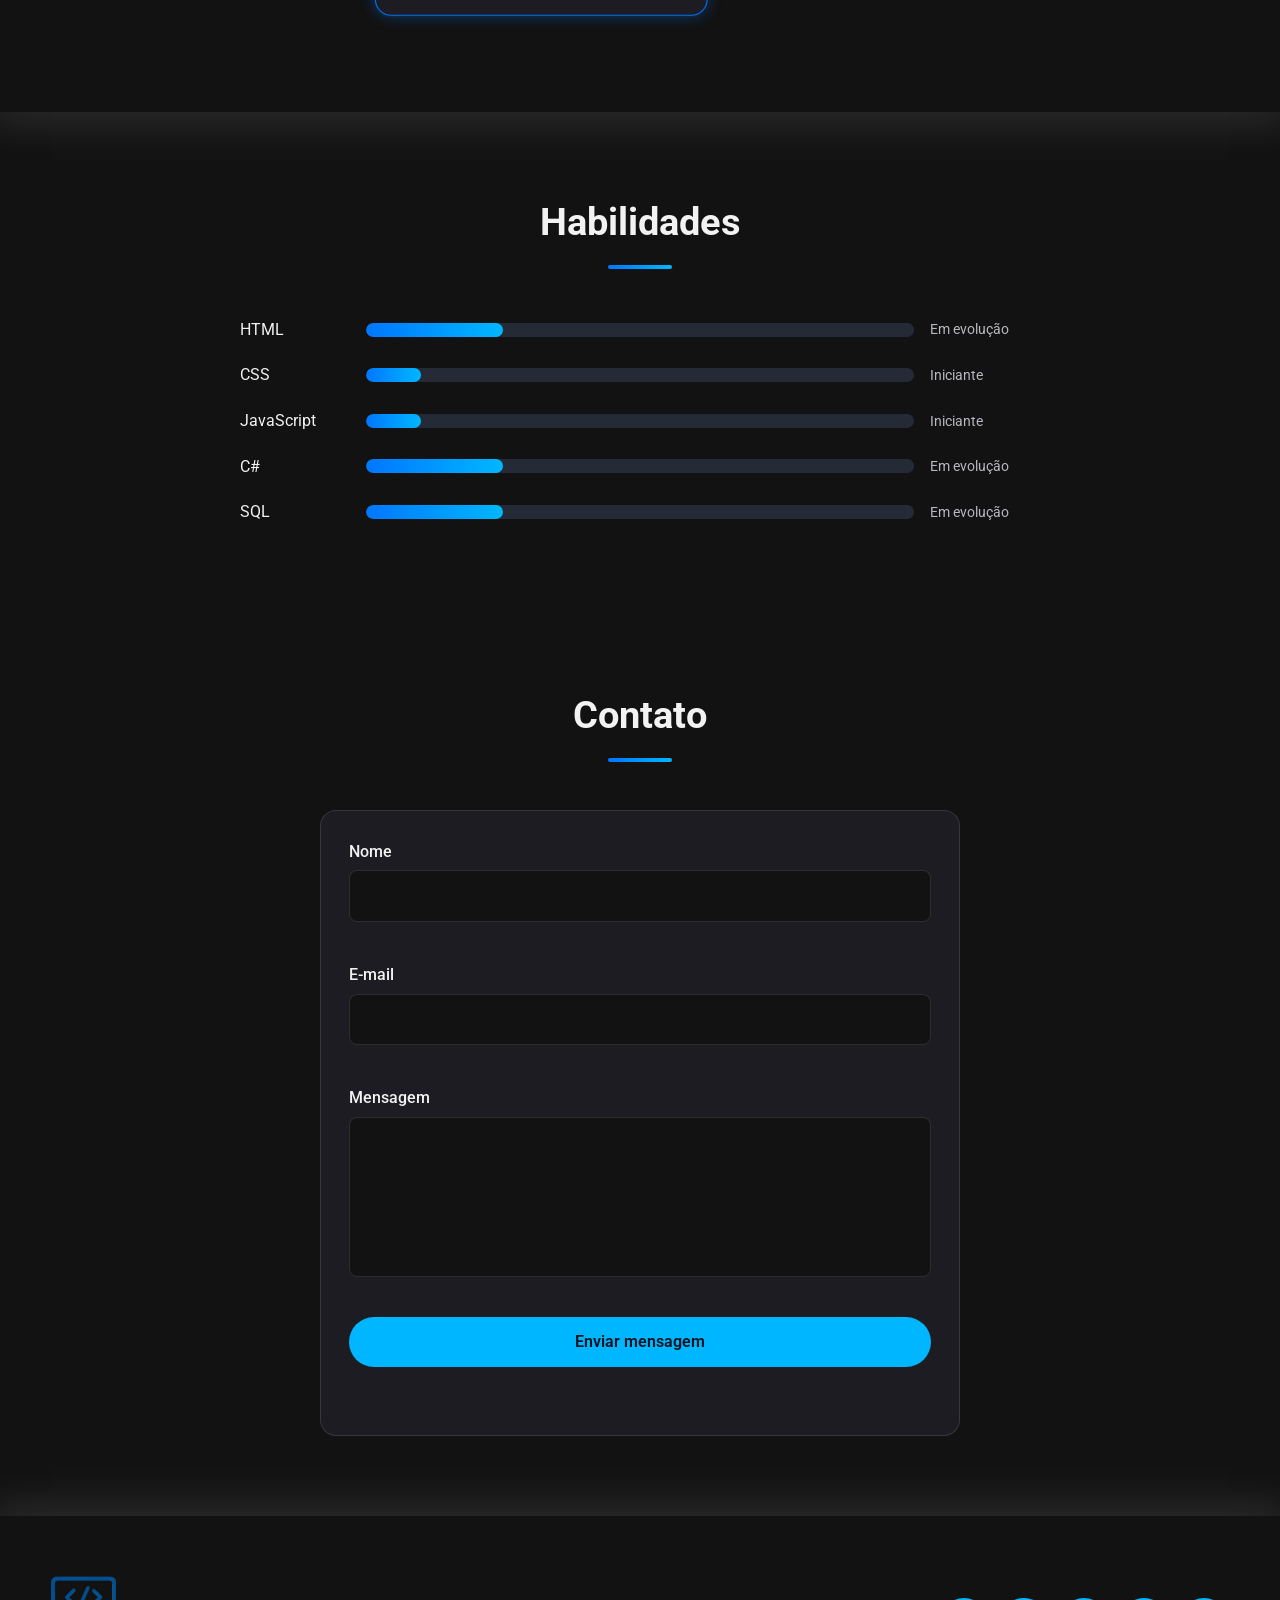
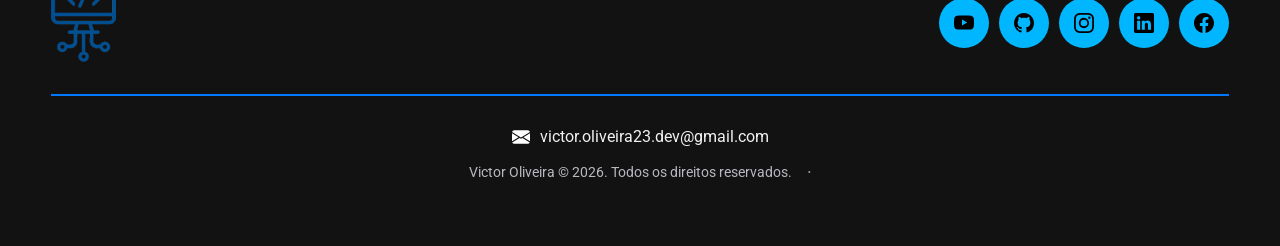
==== commit 2f065c27: "Implementa alternância de tema claro e escuro com botão e ajustes de estilo" ====
--- a/index.html
+++ b/index.html
@@ -1,5 +1,5 @@
 <!DOCTYPE html>
-<html lang="pt-BR">
+<html lang="pt-BR" data-theme="escuro">
 <head>
     <meta charset="UTF-8">
     <meta name="viewport" content="width=device-width, initial-scale=1.0">
@@ -51,6 +51,16 @@
                 </ul>
             </nav>
 
+            <button
+                type="button"
+                class="btn-tema"
+                id="btn-tema"
+                aria-label="Ativar tema claro"
+                title="Ativar tema claro"
+            >
+                <span aria-hidden="true">☀</span>
+            </button>
+
             <button type="button" class="btn-abrir-menu" id="btn-menu" aria-label="Abrir menu" aria-expanded="false"
                 aria-controls="menu-mobile">
                 <img src="assets/img/Logos/list.svg" alt="">
--- a/style.css
+++ b/style.css
@@ -1,20 +1,40 @@
 
 /* ============================================================
-   VARIÁVEIS
+   VARIÁVEIS DOS TEMAS
 ============================================================ */
 
 :root {
+    color-scheme: dark;
+
     --fundo: #121212;
     --superficie: #1c1c22;
+    --superficie-secundaria: #242b36;
     --texto: #f2f2f2;
     --texto-suave: #b8b8c0;
     --azul: #0077ff;
     --azul-claro: #00b7ff;
     --borda: #ffffff1d;
+    --texto-botao: #07131f;
 
     --largura-maxima: 1280px;
     --altura-cabecalho: 72px;
     --raio-card: 16px;
+}
+
+/* Tema claro: identidade azul preservada */
+
+html[data-theme="claro"] {
+    color-scheme: light;
+
+    --fundo: #eaf4ff;
+    --superficie: #dceeff;
+    --superficie-secundaria: #cce5ff;
+    --texto: #17365d;
+    --texto-suave: #496784;
+    --azul: #0066cc;
+    --azul-claro: #008cff;
+    --borda: #3976ad35;
+    --texto-botao: #ffffff;
 }
 
 
@@ -39,6 +59,7 @@
     background-color: var(--fundo);
     color: var(--texto);
     line-height: 1.6;
+    transition: background-color 0.25s ease, color 0.25s ease;
 }
 
 img {
@@ -80,10 +101,8 @@
 
 
 /* ============================================================
-   ACESSIBILIDADE GERAL
-============================================================ */
-
-/* Link para pular diretamente ao conteúdo */
+   ACESSIBILIDADE
+============================================================ */
 
 .skip-link {
     position: fixed;
@@ -95,7 +114,7 @@
     border-radius: 8px;
 
     background: var(--azul-claro);
-    color: #121212;
+    color: var(--texto-botao);
 
     font-weight: 700;
     text-decoration: none;
@@ -107,8 +126,6 @@
 .skip-link:focus {
     transform: translateY(0);
 }
-
-/* Foco visível para teclado */
 
 a:focus-visible,
 button:focus-visible,
@@ -126,7 +143,7 @@
 
 
 /* ============================================================
-   BOTÕES
+   BOTÕES GERAIS
 ============================================================ */
 
 .btn-abrir-menu,
@@ -166,6 +183,47 @@
 
 
 /* ============================================================
+   BOTÃO DE TEMA
+============================================================ */
+
+.btn-tema {
+    display: flex;
+    align-items: center;
+    justify-content: center;
+    flex-shrink: 0;
+
+    width: 42px;
+    height: 42px;
+
+    border: 1px solid var(--borda);
+    border-radius: 50%;
+
+    background: var(--superficie);
+    color: var(--texto);
+
+    font-size: 23px;
+    line-height: 1;
+
+    cursor: pointer;
+
+    transition:
+        background 0.2s ease,
+        color 0.2s ease,
+        transform 0.2s ease,
+        border-color 0.2s ease;
+}
+
+.btn-tema:hover {
+    border-color: var(--azul-claro);
+    transform: rotate(15deg);
+}
+
+.btn-tema span {
+    display: block;
+}
+
+
+/* ============================================================
    CABEÇALHO
 ============================================================ */
 
@@ -176,16 +234,20 @@
     z-index: 10;
 
     width: 100%;
+    min-height: var(--altura-cabecalho);
     padding: 12px 4%;
 
     background-color: var(--fundo);
     border-bottom: 1px solid var(--borda);
+
+    transition: background-color 0.25s ease;
 }
 
 header .interface {
     display: flex;
     align-items: center;
     justify-content: space-between;
+    gap: 16px;
 }
 
 header a {
@@ -194,11 +256,19 @@
     transition: 0.2s;
 }
 
+.logo {
+    flex-shrink: 0;
+}
+
 .logo img {
     display: block;
     width: 44px;
 }
 
+.menu-desktop {
+    margin-left: auto;
+}
+
 .menu-desktop ul {
     display: flex;
     list-style: none;
@@ -241,7 +311,7 @@
 .menu-desktop li:last-child a:hover,
 .menu-desktop li:last-child a[aria-current="true"] {
     background: var(--azul-claro);
-    color: #121212;
+    color: var(--texto-botao);
 }
 
 
@@ -252,13 +322,10 @@
 .btn-abrir-menu {
     display: none;
 
-    position: fixed;
-    top: calc((var(--altura-cabecalho) - 44px) / 2);
-    right: 4%;
-    z-index: 20;
-
     width: 44px;
     height: 44px;
+
+    flex-shrink: 0;
 }
 
 .btn-abrir-menu img {
@@ -344,13 +411,13 @@
 }
 
 .menu-mobile a:hover {
-    background: #ffffff0d;
+    background: var(--superficie-secundaria);
     color: var(--texto);
 }
 
 .menu-mobile a[aria-current="true"] {
     border-left-color: var(--azul-claro);
-    background: #00b7ff14;
+    background: var(--superficie-secundaria);
     color: var(--texto);
 }
 
@@ -493,7 +560,7 @@
     width: 48px;
     height: 48px;
 
-    color: #121212;
+    color: var(--texto-botao);
     font-size: 30px;
     line-height: 1;
 }
@@ -516,6 +583,8 @@
     transform: scale(0.94);
 
     transition:
+        background 0.25s ease,
+        color 0.25s ease,
         transform 0.3s ease,
         opacity 0.3s ease,
         box-shadow 0.3s ease,
@@ -566,7 +635,7 @@
     border-radius: 30px;
 
     background: var(--azul-claro);
-    color: #121212;
+    color: var(--texto-botao);
 
     font-weight: 600;
     text-align: center;
@@ -594,7 +663,7 @@
     border: 1px solid var(--azul);
     border-radius: 20px;
 
-    background: #0077ff22;
+    background: color-mix(in srgb, var(--azul) 13%, transparent);
 
     font-size: 14px;
 }
@@ -628,7 +697,7 @@
 
 .card-projeto .link-repositorio:hover {
     background: var(--azul-claro);
-    color: #121212;
+    color: var(--texto-botao);
 }
 
 
@@ -663,7 +732,7 @@
 
     border-radius: 10px;
 
-    background: #ffffff22;
+    background: var(--superficie-secundaria);
 }
 
 .skill-nivel {
@@ -774,7 +843,7 @@
     border-radius: 30px;
 
     background: var(--azul-claro);
-    color: #121212;
+    color: var(--texto-botao);
 
     font-size: 16px;
     font-weight: 600;
@@ -812,6 +881,15 @@
     color: #ff8a80;
 }
 
+html[data-theme="claro"] .status-form[data-tipo="sucesso"] {
+    color: #14743a;
+}
+
+html[data-theme="claro"] .status-form[data-tipo="erro"],
+html[data-theme="claro"] .erro {
+    color: #b42318;
+}
+
 /* Honeypot */
 
 .campo-oculto {
@@ -894,6 +972,10 @@
     filter: invert(1);
 }
 
+html[data-theme="claro"] .line-footer2 img {
+    filter: none;
+}
+
 .copyright {
     color: var(--texto-suave);
     font-size: 14px;
@@ -909,12 +991,12 @@
 
     margin-left: 5px;
 
-    color: #777;
+    color: var(--texto-suave);
     font-size: 18px;
 
     text-decoration: none;
 
-    opacity: 0.45;
+    opacity: 0.65;
 
     transition:
         opacity 0.2s ease,
@@ -924,6 +1006,27 @@
 .acesso-admin:hover {
     color: var(--azul-claro);
     opacity: 1;
+}
+
+
+/* ============================================================
+   AJUSTES DO TEMA CLARO
+============================================================ */
+
+html[data-theme="claro"] .sobre-conteudo img {
+    box-shadow: 0 0 18px #0066cc30;
+}
+
+html[data-theme="claro"] .card-projeto {
+    box-shadow: 0 4px 16px #17365d12;
+}
+
+html[data-theme="claro"] .card-projeto.ativo {
+    box-shadow: 0 5px 20px #0066cc25;
+}
+
+html[data-theme="claro"] .overlay-menu {
+    background: #17365d70;
 }
 
 
@@ -969,6 +1072,18 @@
         display: none;
     }
 
+    header .interface {
+        justify-content: flex-end;
+    }
+
+    .logo {
+        margin-right: auto;
+    }
+
+    .btn-tema {
+        position: static;
+    }
+
     .btn-abrir-menu {
         display: flex;
     }
@@ -1056,4 +1171,106 @@
     .contato-form {
         padding: 16px;
     }
+
+    header .interface {
+        gap: 10px;
+    }
+
+    .btn-tema {
+        width: 38px;
+        height: 38px;
+    }
+
+    .btn-abrir-menu {
+        width: 40px;
+        height: 40px;
+    }
+}
+
+/* ============================================================
+   TEMA CLARO — AJUSTES DE SUPERFÍCIES E ELEMENTOS
+============================================================ */
+
+html[data-theme="claro"] {
+    color-scheme: light;
+}
+
+/* Superfícies principais */
+html[data-theme="claro"] body,
+html[data-theme="claro"] main,
+html[data-theme="claro"] section {
+    background-color: var(--fundo);
+    color: var(--texto);
+}
+
+html[data-theme="claro"] header,
+html[data-theme="claro"] footer,
+html[data-theme="claro"] .menu-mobile,
+html[data-theme="claro"] .card-projeto,
+html[data-theme="claro"] .contato-form {
+    background-color: var(--superficie);
+    color: var(--texto);
+}
+
+/* Campos */
+html[data-theme="claro"] .campo input,
+html[data-theme="claro"] .campo textarea {
+    background-color: var(--superficie-secundaria);
+    color: var(--texto);
+    border-color: var(--borda);
+}
+
+html[data-theme="claro"] .campo input::placeholder,
+html[data-theme="claro"] .campo textarea::placeholder {
+    color: var(--texto-suave);
+    opacity: 1;
+}
+
+/* Botão de abrir e fechar menu */
+html[data-theme="claro"] .btn-abrir-menu,
+html[data-theme="claro"] .btn-fechar,
+html[data-theme="claro"] .carrossel-btn,
+html[data-theme="claro"] .btn-social a {
+    background-color: var(--azul);
+    color: #ffffff;
+}
+
+/* Botões principais */
+html[data-theme="claro"] .btn-enviar,
+html[data-theme="claro"] .card-projeto a[download] {
+    background-color: var(--azul);
+    color: #ffffff;
+}
+
+/* Links dos projetos */
+html[data-theme="claro"] .card-projeto .link-repositorio {
+    color: var(--azul);
+    border-color: var(--azul);
+}
+
+html[data-theme="claro"] .card-projeto .link-repositorio:hover {
+    background-color: var(--azul);
+    color: #ffffff;
+}
+
+/* Barra de habilidades */
+html[data-theme="claro"] .skill-barra {
+    background-color: var(--superficie-secundaria);
+}
+
+/* Rodapé */
+html[data-theme="claro"] .line-footer2 img {
+    filter: none;
+}
+
+/* Ícones de imagens SVG: não aplicar filtros genéricos.
+   Cada arquivo deve ser avaliado individualmente. */
+
+/* Transições */
+html[data-theme="claro"] .card-projeto,
+html[data-theme="claro"] .contato-form,
+html[data-theme="claro"] header,
+html[data-theme="claro"] footer,
+html[data-theme="claro"] .menu-mobile {
+    transition: background-color 0.25s ease, color 0.25s ease;
 }
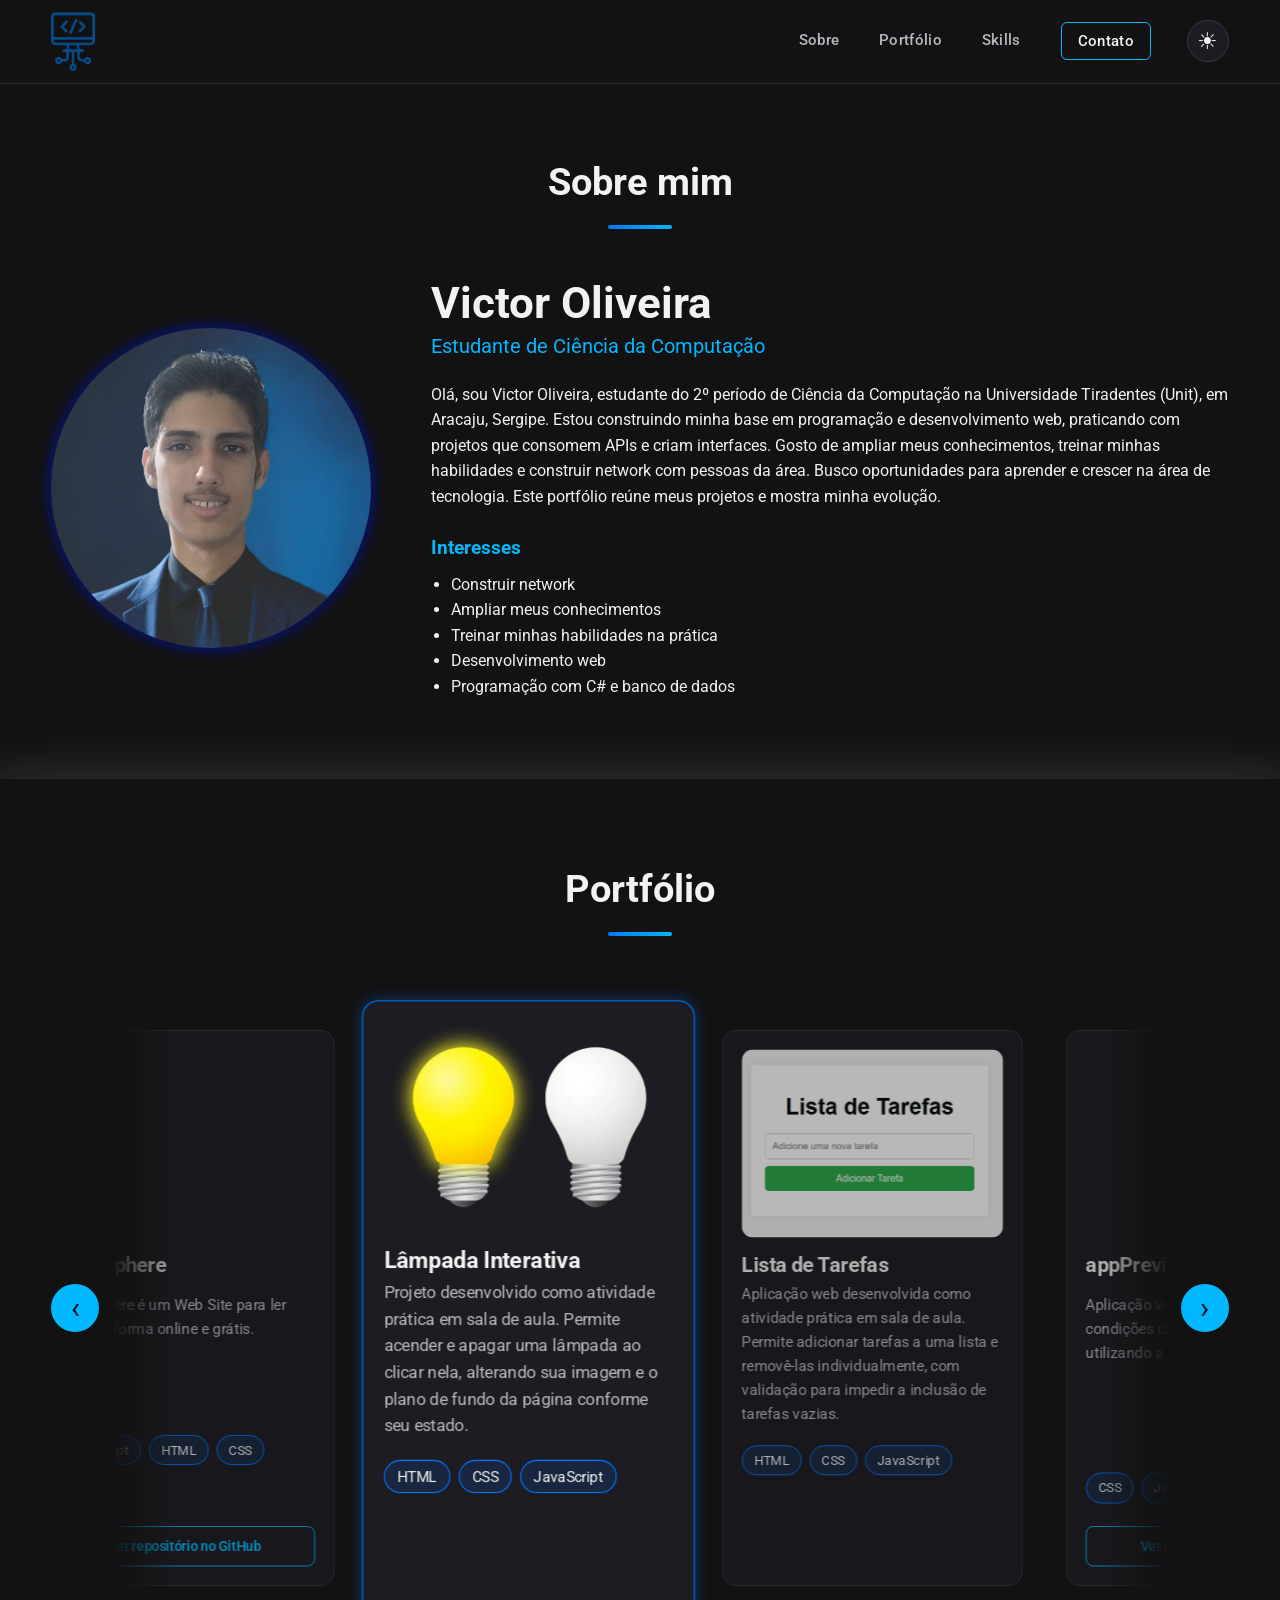
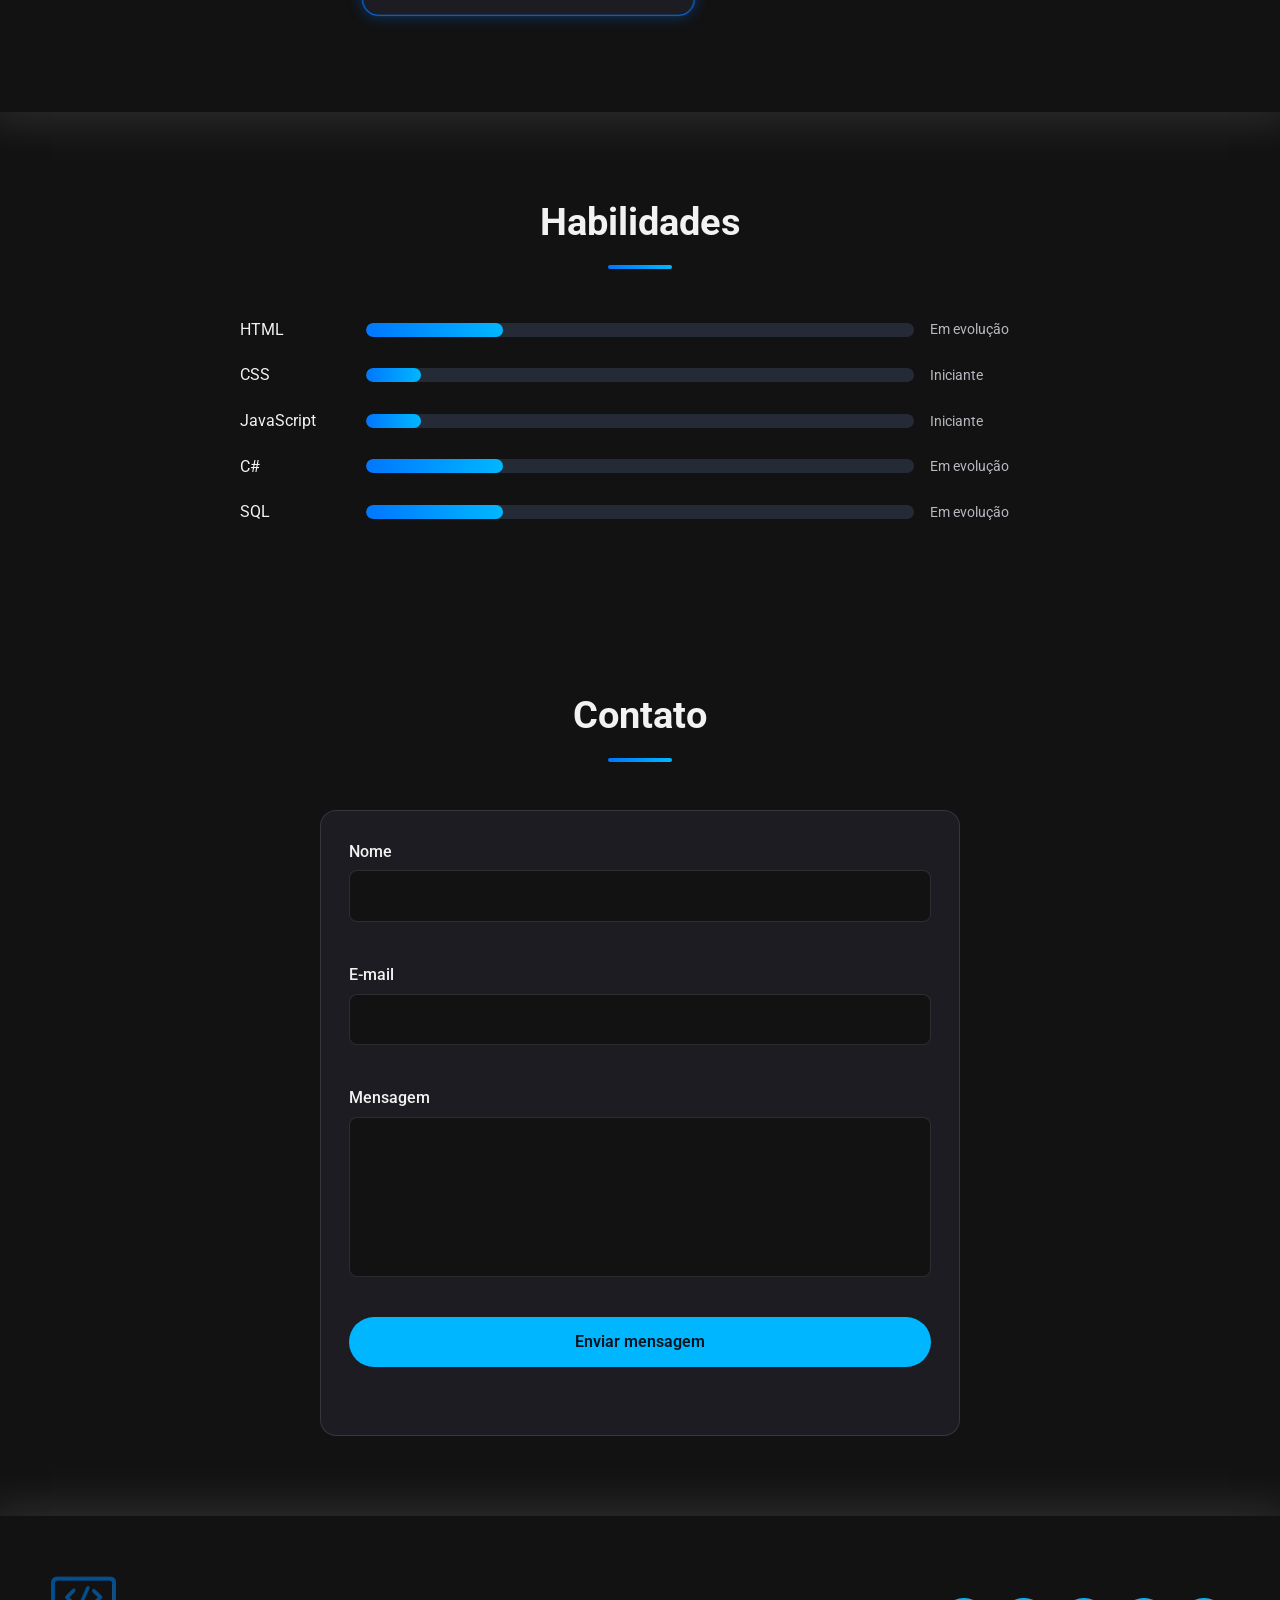
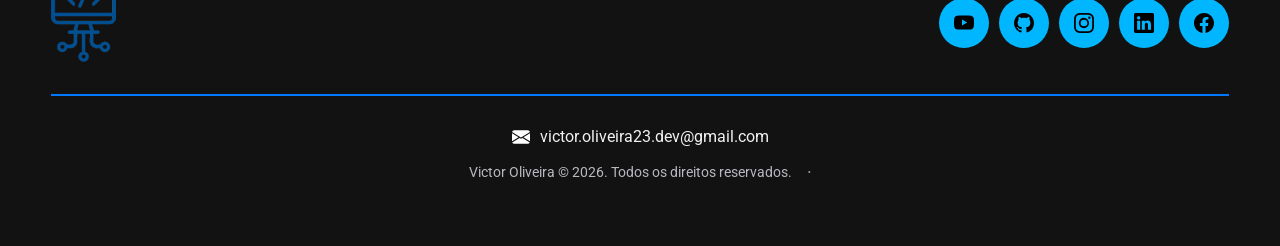
==== commit 2aa2ebf8: "Adiciona os projetos Lâmpada Interativa e Lista de Tarefas ao portfólio, com imagens, descrições, te" ====
--- a/index.html
+++ b/index.html
@@ -150,8 +150,56 @@
 
                 <div class="projetos-viewport">
 
-                    <div class="projetos-lista" id="projetos-lista" role="region" aria-label="Lista de projetos"
-                        aria-live="off" tabindex="0"></div>
+                <div class="projetos-lista" id="projetos-lista" role="region" aria-label="Lista de projetos" aria-live="off" tabindex="0">
+                <!-- NOVOS PROJETOS MANUAIS -->
+                <article class="card-projeto projeto-manual">
+                    <div class="projeto-imagem">
+                        <a href="Projects/Lampada - Atividade/index.html" target="_blank" rel="noopener noreferrer">
+                            <img
+                                src="Projects/Lampada - Atividade/lamp_on_off.png"
+                                alt="Lâmpada interativa utilizada no projeto de acender e apagar a luz"
+                                loading="lazy">
+                        </a>
+                    </div>
+                    <div class="projeto-info">
+                        <h3>Lâmpada Interativa</h3>
+
+                        <p>
+                            Projeto desenvolvido como atividade prática em sala de aula. Permite acender e apagar uma lâmpada ao clicar nela, alterando sua imagem e o plano de fundo da página conforme seu estado.
+                        </p>
+
+                        <ul class="tecnologias">
+                            <li>HTML</li>
+                            <li>CSS</li>
+                            <li>JavaScript</li>
+                        </ul>
+                    </div>
+                </article>
+
+                <article class="card-projeto projeto-manual">
+                    <div class="projeto-imagem">
+                        <a href="Projects/atividade_lista_tarefas/index.html" target="_blank" rel="noopener noreferrer">
+                            <img
+                                src="Projects/atividade_lista_tarefas/assets/preview.png"
+                                alt="Tela da aplicação Lista de Tarefas, com campo para adicionar tarefas e lista de atividades"
+                                loading="lazy">
+                        </a>
+                    </div>
+                    <div class="projeto-info">
+                        <h3>Lista de Tarefas</h3>
+
+                        <p>
+                            Aplicação web desenvolvida como atividade prática em sala de aula. Permite adicionar tarefas a uma lista e removê-las individualmente, com validação para impedir a inclusão de tarefas vazias.
+                        </p>
+
+                        <ul class="tecnologias">
+                            <li>HTML</li>
+                            <li>CSS</li>
+                            <li>JavaScript</li>
+                        </ul>
+                    </div>
+                </article>
+                </div>
 
                 </div>
 
--- a/style.css
+++ b/style.css
@@ -642,6 +642,15 @@
     text-decoration: none;
 }
 
+.projeto-info {
+    display: flex;
+    flex-direction: column;
+    flex: 1;
+}
+
+.projeto-manual .tecnologias {
+    margin-top: 20px;
+}
 
 /* ============================================================
    TECNOLOGIAS
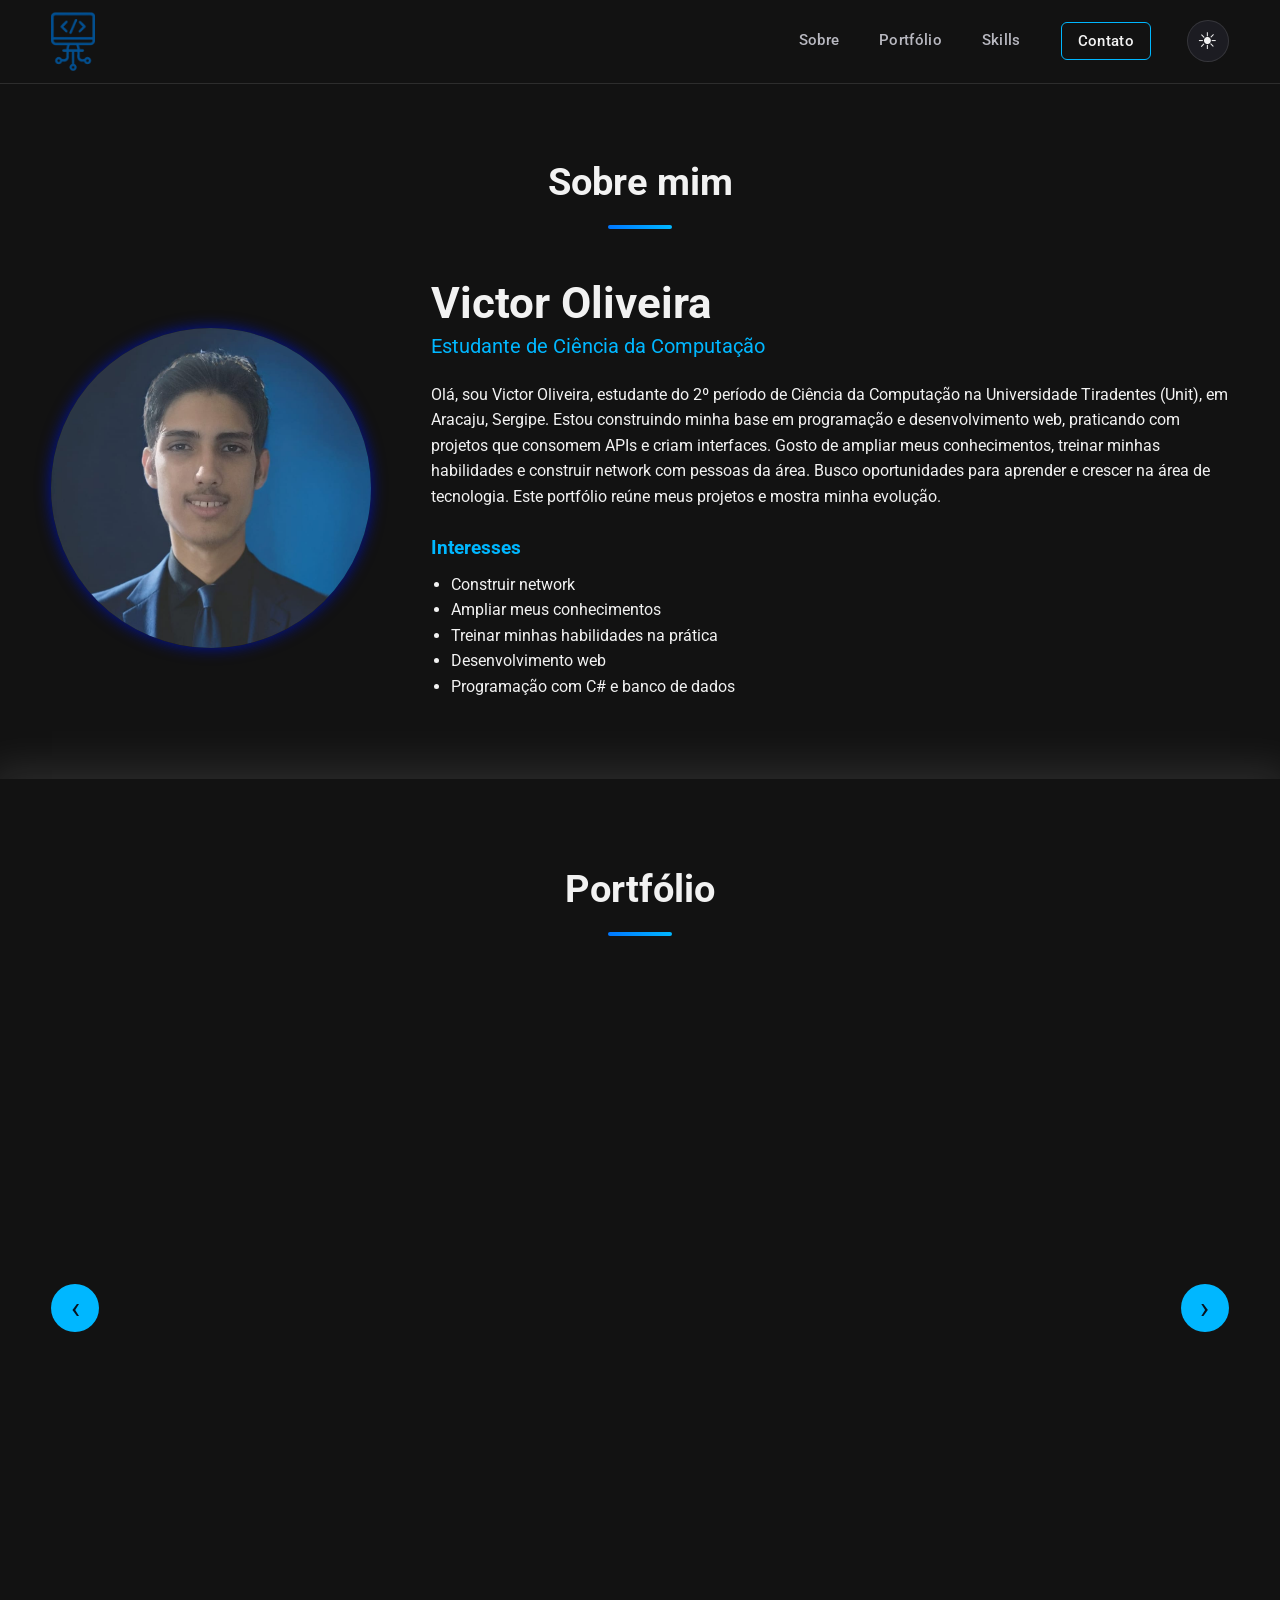
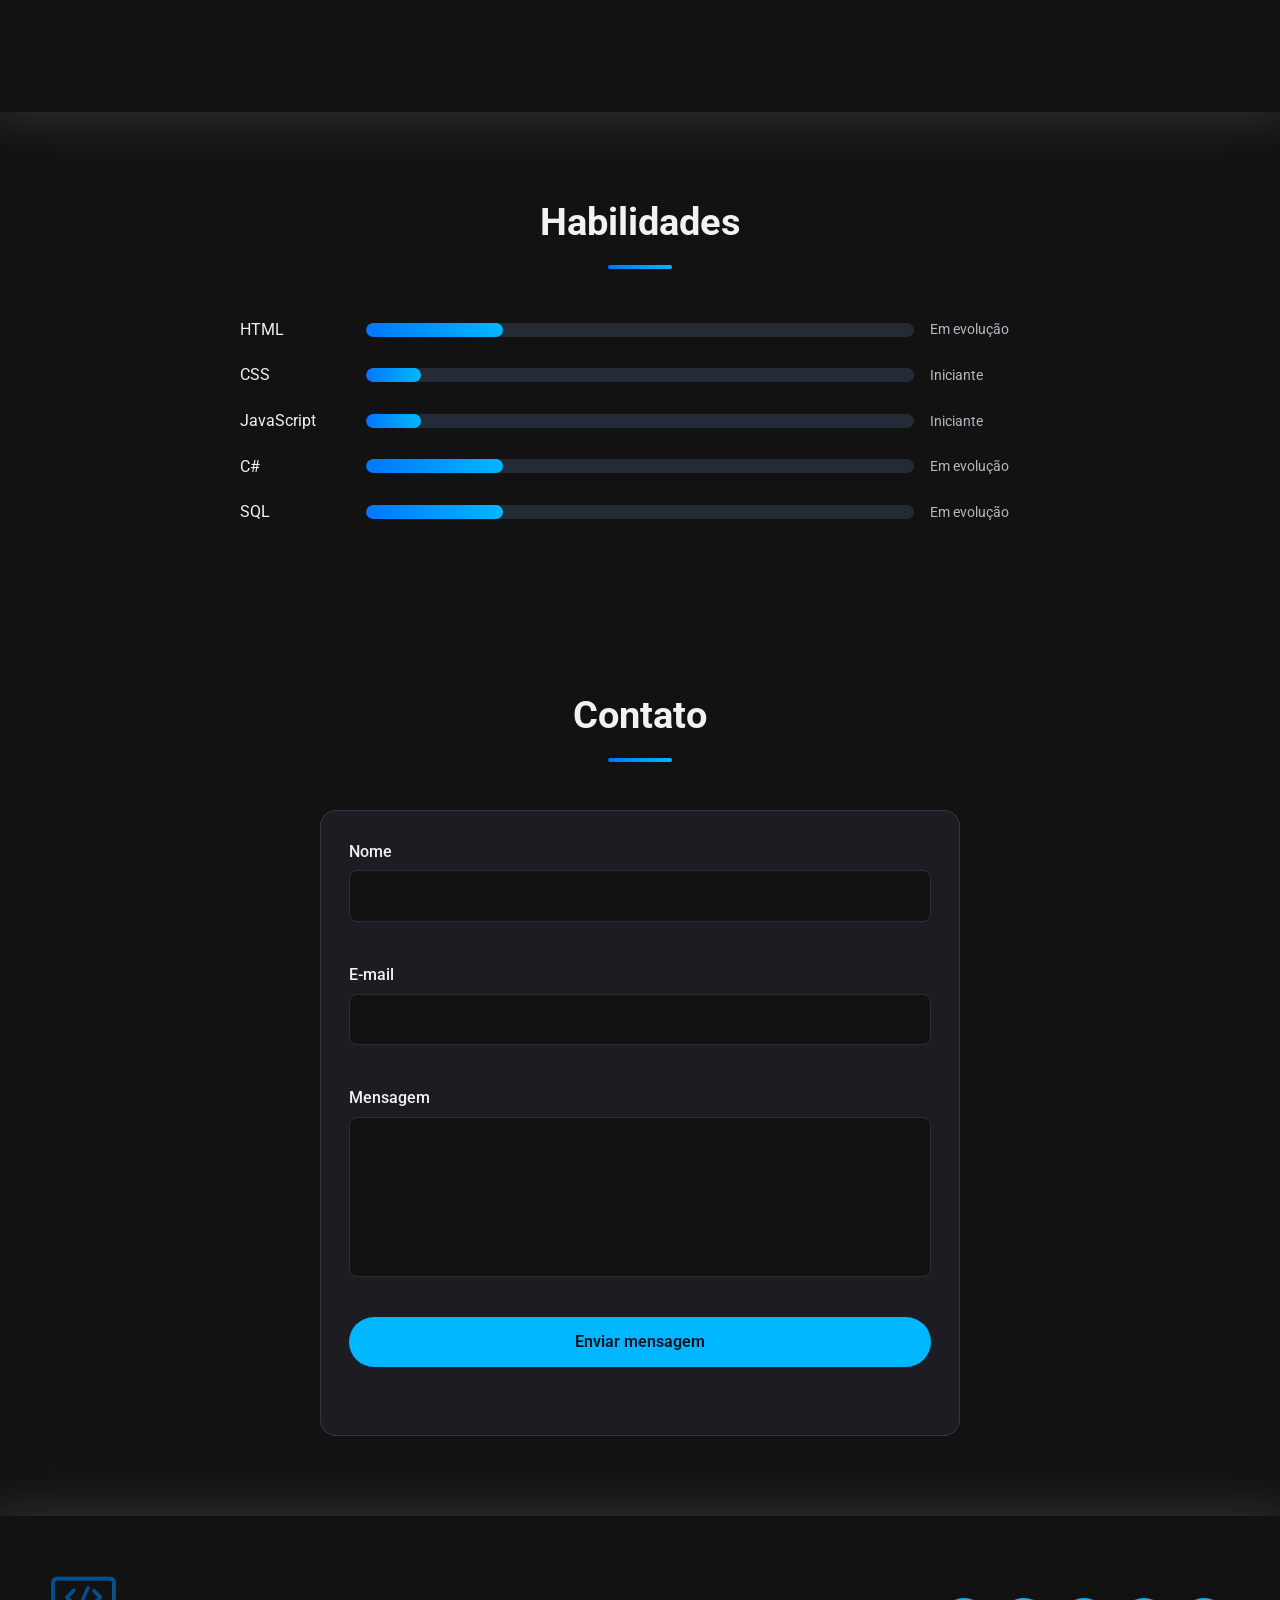
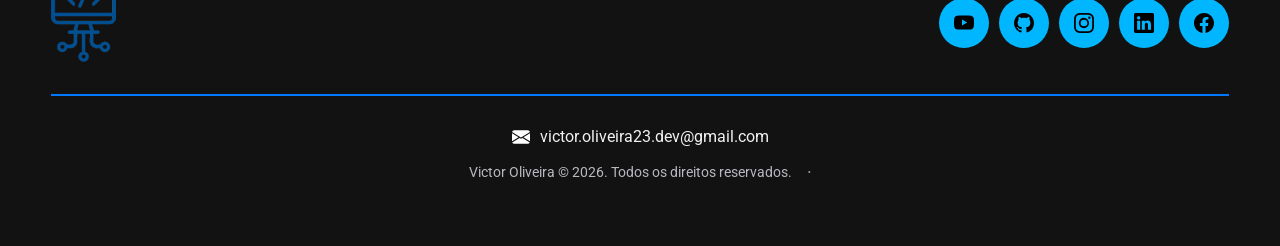
==== commit fe400365: "Adição projeto calculadora e renomeação das pastas dos mini projetos" ====
--- a/index.html
+++ b/index.html
@@ -154,9 +154,9 @@
                 <!-- NOVOS PROJETOS MANUAIS -->
                 <article class="card-projeto projeto-manual">
                     <div class="projeto-imagem">
-                        <a href="Projects/Lampada - Atividade/index.html" target="_blank" rel="noopener noreferrer">
+                        <a href="Projects/Lampada - Atividade 1/index.html" target="_blank" rel="noopener noreferrer">
                             <img
-                                src="Projects/Lampada - Atividade/lamp_on_off.png"
+                                src="Projects/Lampada - Atividade 1/lamp_on_off.png"
                                 alt="Lâmpada interativa utilizada no projeto de acender e apagar a luz"
                                 loading="lazy">
                         </a>
@@ -178,9 +178,9 @@
 
                 <article class="card-projeto projeto-manual">
                     <div class="projeto-imagem">
-                        <a href="Projects/atividade_lista_tarefas/index.html" target="_blank" rel="noopener noreferrer">
+                        <a href="Projects/ListaTarefas - Atividade 2/index.html" target="_blank" rel="noopener noreferrer">
                             <img
-                                src="Projects/atividade_lista_tarefas/assets/preview.png"
+                                src="Projects/ListaTarefas - Atividade 2/assets/preview.png"
                                 alt="Tela da aplicação Lista de Tarefas, com campo para adicionar tarefas e lista de atividades"
                                 loading="lazy">
                         </a>
@@ -190,6 +190,31 @@
 
                         <p>
                             Aplicação web desenvolvida como atividade prática em sala de aula. Permite adicionar tarefas a uma lista e removê-las individualmente, com validação para impedir a inclusão de tarefas vazias.
+                        </p>
+
+                        <ul class="tecnologias">
+                            <li>HTML</li>
+                            <li>CSS</li>
+                            <li>JavaScript</li>
+                        </ul>
+                    </div>
+                </article>
+
+                <article class="card-projeto projeto-manual">
+                    <div class="projeto-imagem">
+                        <a href="Projects/Calculadora - Atividade 3/index.html" target="_blank" rel="noopener noreferrer">
+                            <img
+                                src="Projects/Calculadora - Atividade 3/assets/preview.png"
+                                alt="Tela da aplicação Calculadora, com visor e botões para realizar operações matemáticas"
+                                loading="lazy">
+                        </a>
+                    </div>
+
+                    <div class="projeto-info">
+                        <h3>Calculadora</h3>
+
+                        <p>
+                            Aplicação web desenvolvida como atividade prática em sala de aula. Permite realizar operações matemáticas básicas, como adição, subtração, multiplicação e divisão, com suporte à entrada pelo teclado e validação de expressões matemáticas.
                         </p>
 
                         <ul class="tecnologias">
--- a/style.css
+++ b/style.css
@@ -521,16 +521,11 @@
 
 .projetos-viewport {
     position: relative;
-
     flex: 1;
     min-width: 0;
-
     overflow: hidden;
-
     padding: 28px 10px;
-
     scrollbar-width: none;
-
     mask-image: linear-gradient(
         to right,
         transparent,
@@ -538,6 +533,16 @@
         #000 94%,
         transparent
     );
+    /* Permite arraste horizontal sem bloquear a rolagem vertical */
+    touch-action: pan-y;
+    cursor: grab;
+}
+
+/* Estado visual durante o arraste */
+.projetos-viewport.arrastando {
+    cursor: grabbing;
+    user-select: none;
+    -webkit-user-select: none;
 }
 
 .projetos-lista {
